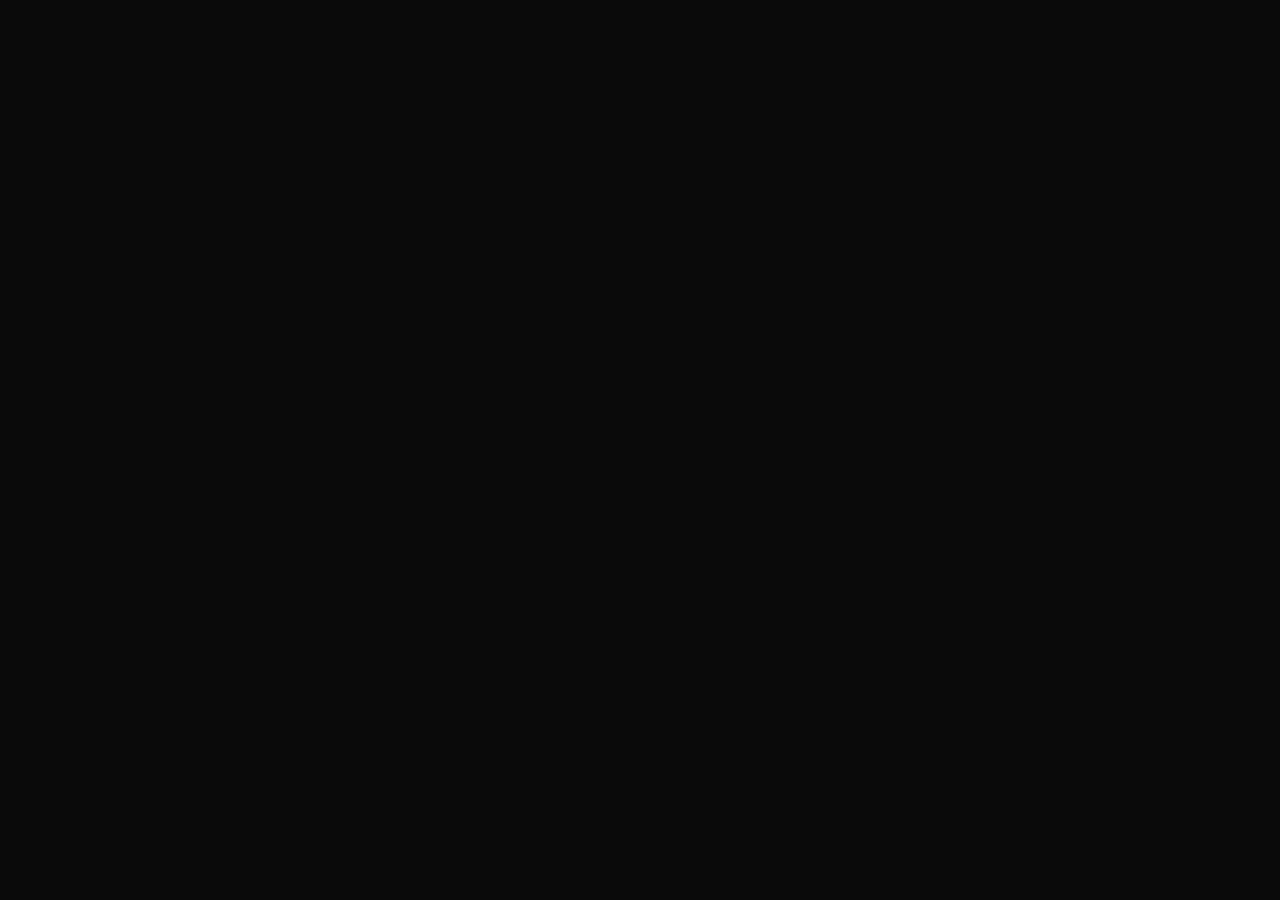
==== index.html @ c515c816 "deploy: d42e0af3ecdf15723bbe2f7a527fbc952d3e1ff7" ====
<!DOCTYPE html>
<html>
<head>
  <base href="/portfolio/">
  <meta charset="UTF-8">
  <meta content="IE=Edge" http-equiv="X-UA-Compatible">
  <meta name="description" content="Portfolio of Sheikh Sidratul Muntaha Punno — HPC & AI Engineer">
  <meta name="viewport" content="width=device-width, initial-scale=1.0">
  <title>Sheikh Sidratul Muntaha Punno</title>
  <link rel="icon" type="image/png" href="favicon.png"/>
  <link rel="apple-touch-icon" href="icons/Icon-192.png">
  <link rel="manifest" href="manifest.json">
  <link rel="preconnect" href="https://fonts.googleapis.com">
  <link rel="preconnect" href="https://fonts.gstatic.com" crossorigin>
  <link href="https://fonts.googleapis.com/css2?family=Inter:wght@300;400;500;600;700&display=swap" rel="stylesheet">
  <style>
    body { margin: 0; padding: 0; background: #0A0A0A; }
    #loading {
      position: fixed; inset: 0; z-index: 9999;
      display: flex; align-items: center; justify-content: center;
      background: #0A0A0A;
    }
    #loading span {
      width: 8px; height: 8px; margin: 0 4px;
      background: #007AFF; border-radius: 50%;
      animation: bounce 1.4s infinite ease-in-out both;
    }
    #loading span:nth-child(1) { animation-delay: -0.32s; }
    #loading span:nth-child(2) { animation-delay: -0.16s; }
    @keyframes bounce {
      0%, 80%, 100% { transform: scale(0); }
      40% { transform: scale(1); }
    }
  </style>
  <script>
    function hideLoading() {
      var el = document.getElementById('loading');
      if (el) { el.style.opacity = '0'; setTimeout(function() { el.style.display = 'none'; }, 400); }
    }
    function pollForCanvas() {
      if (document.querySelector('flt-scene, canvas')) { hideLoading(); return; }
      var el = document.querySelector('[flt-renderer]');
      if (el) { setTimeout(hideLoading, 200); return; }
      setTimeout(pollForCanvas, 100);
    }
    pollForCanvas();
  </script>
</head>
<body>
  <div id="loading"><span></span><span></span><span></span></div>
  <script src="flutter_bootstrap.js" async></script>
</body>
</html>
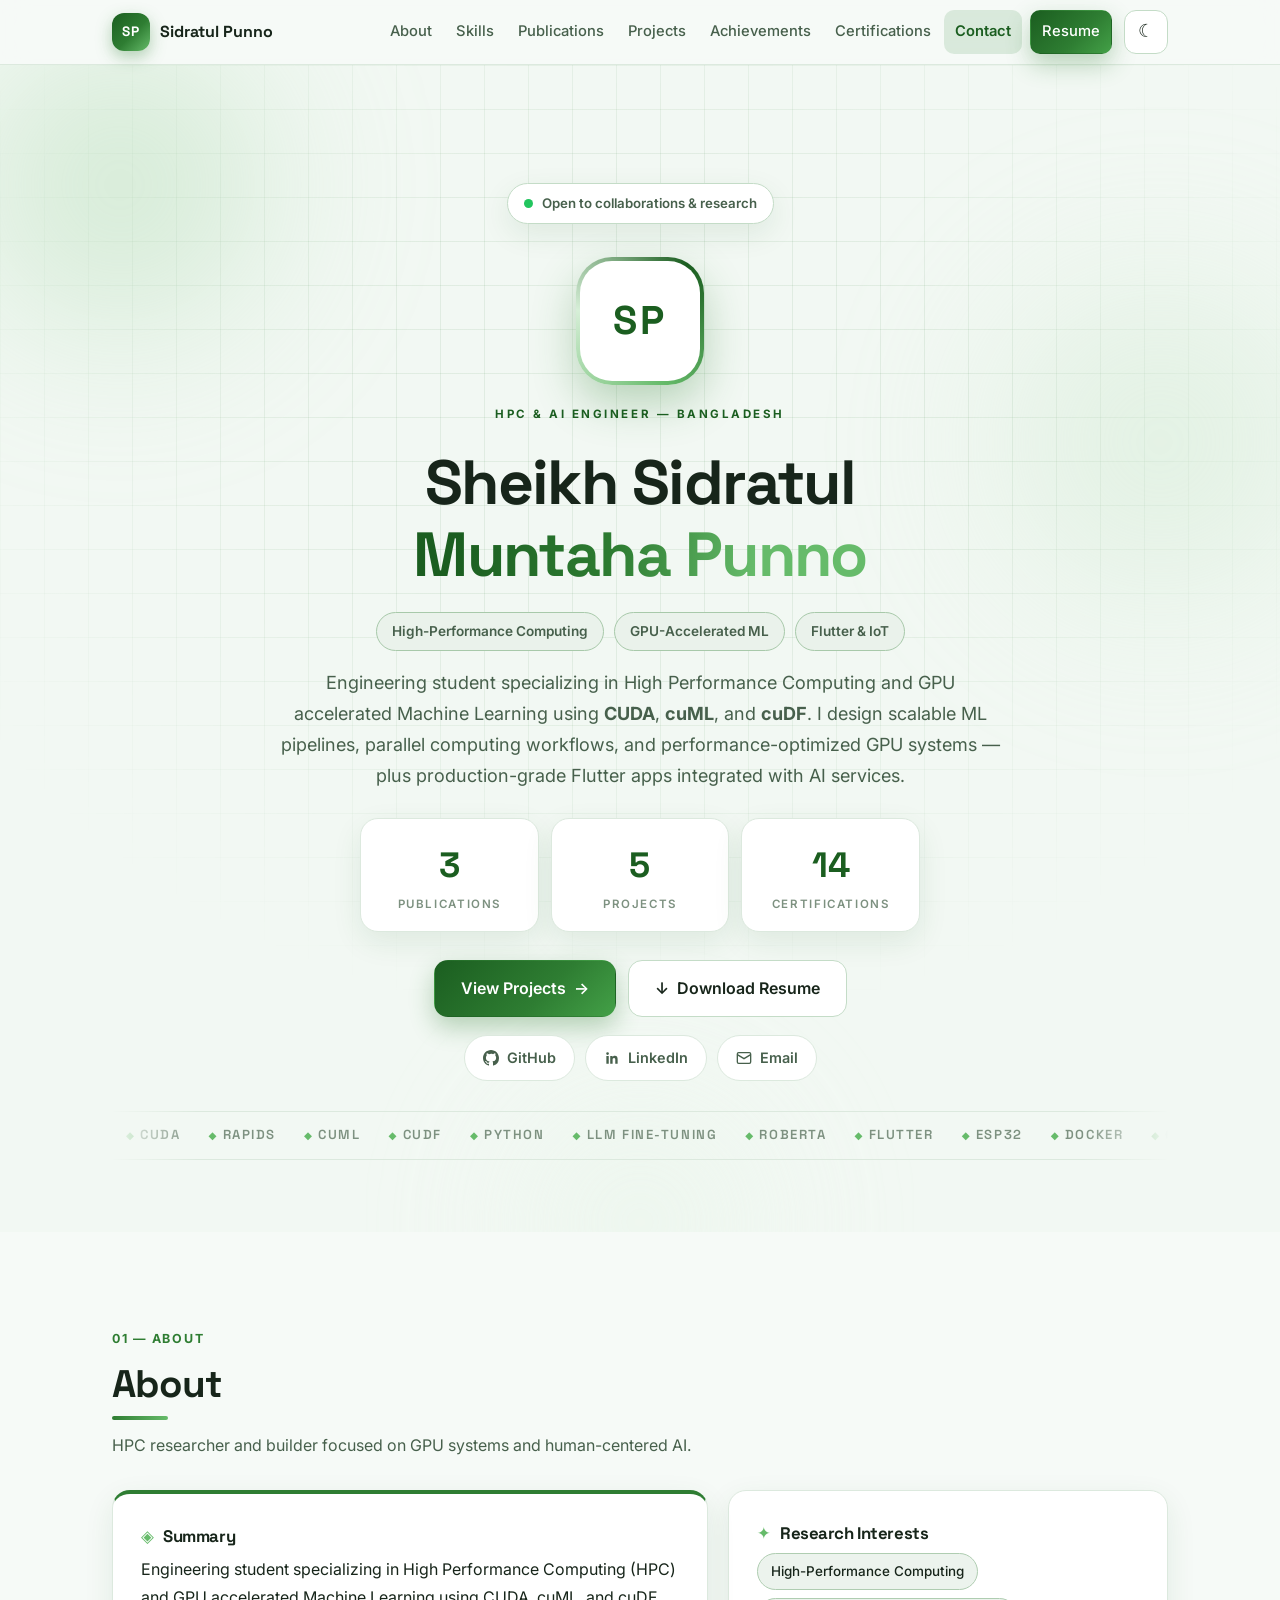
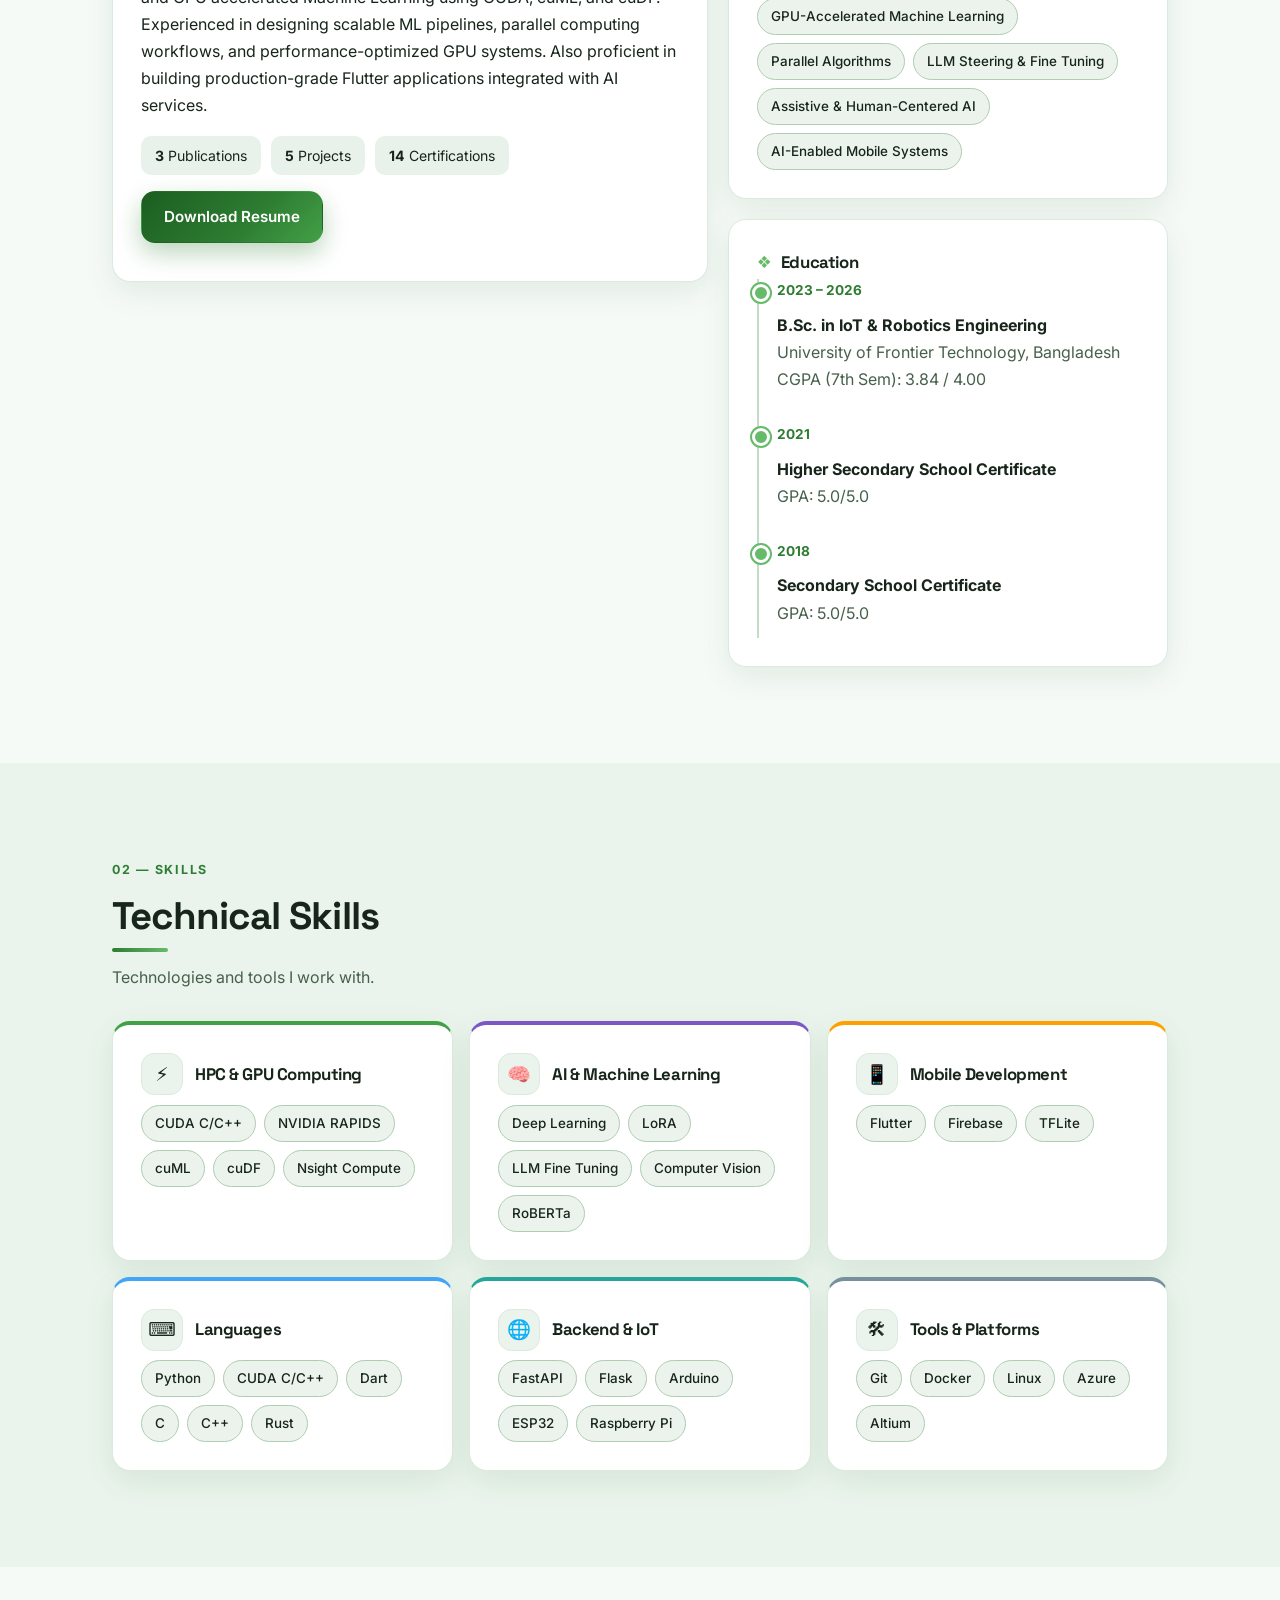
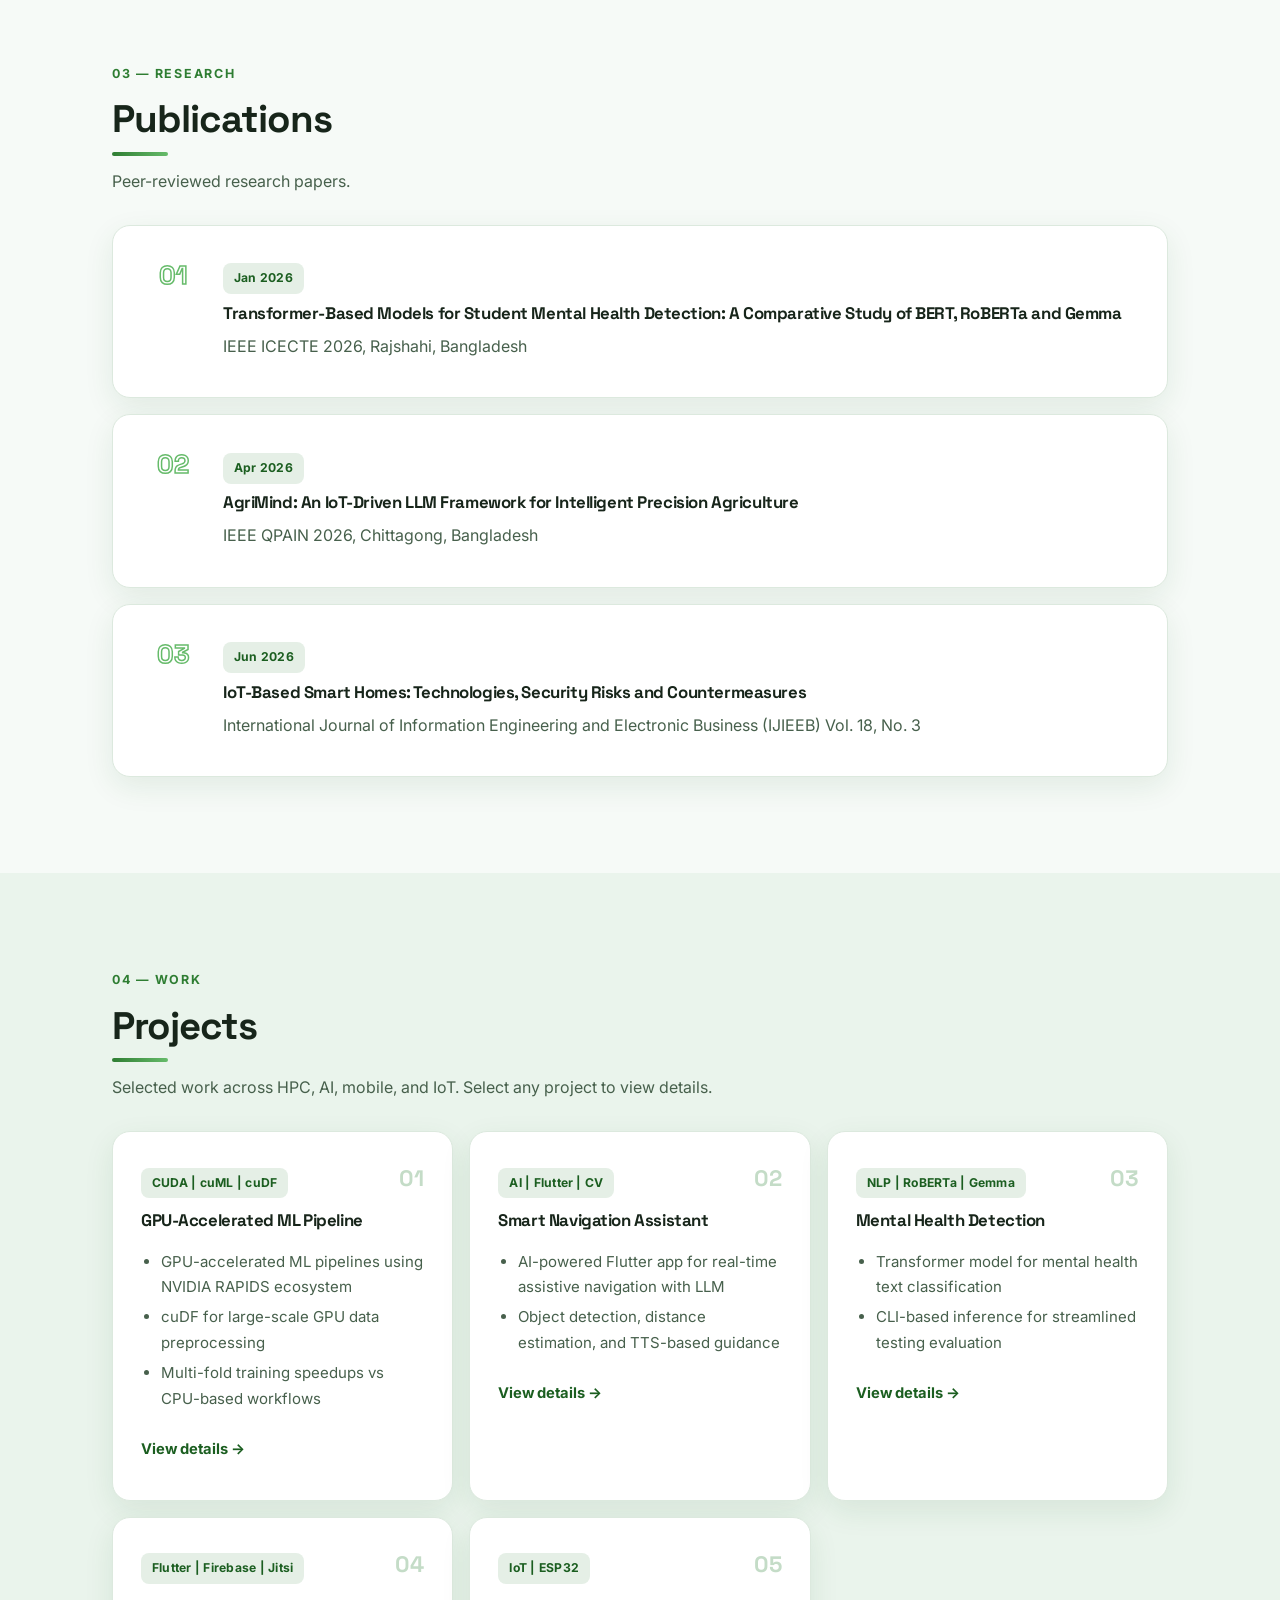
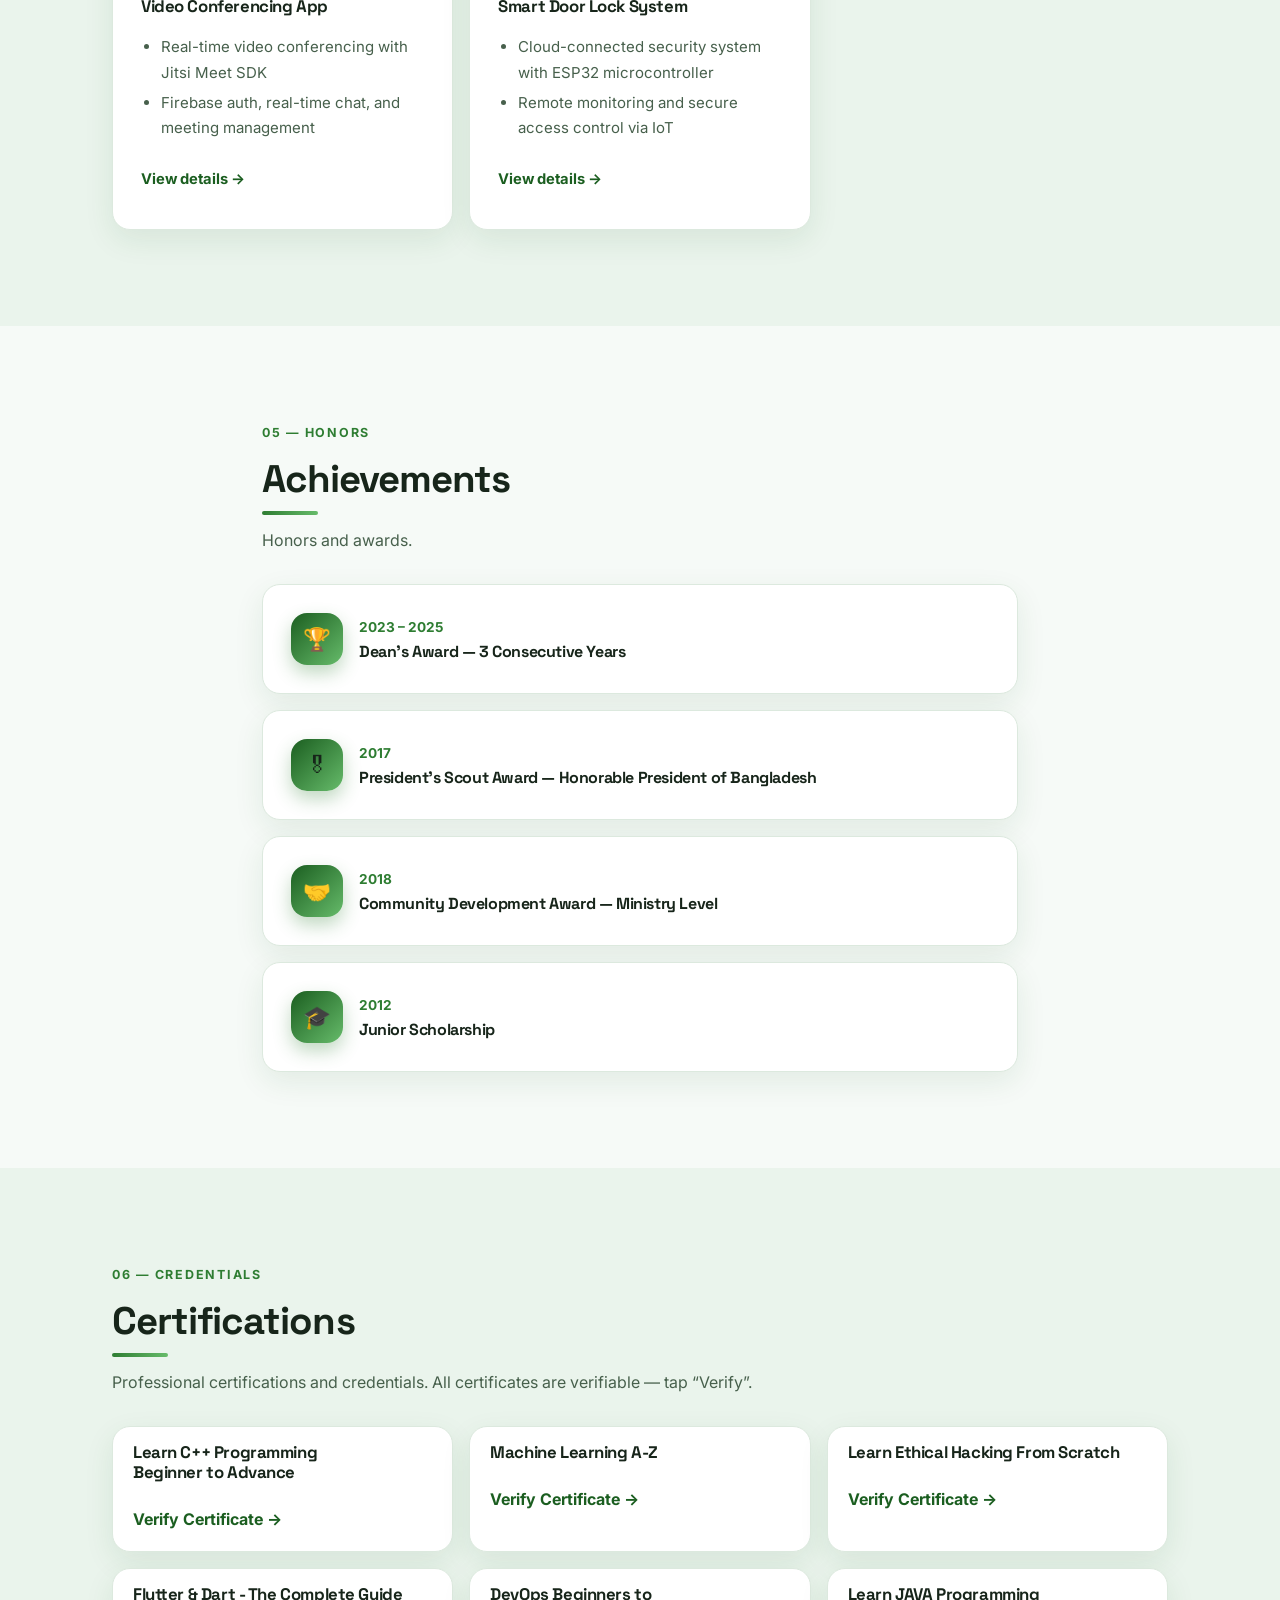
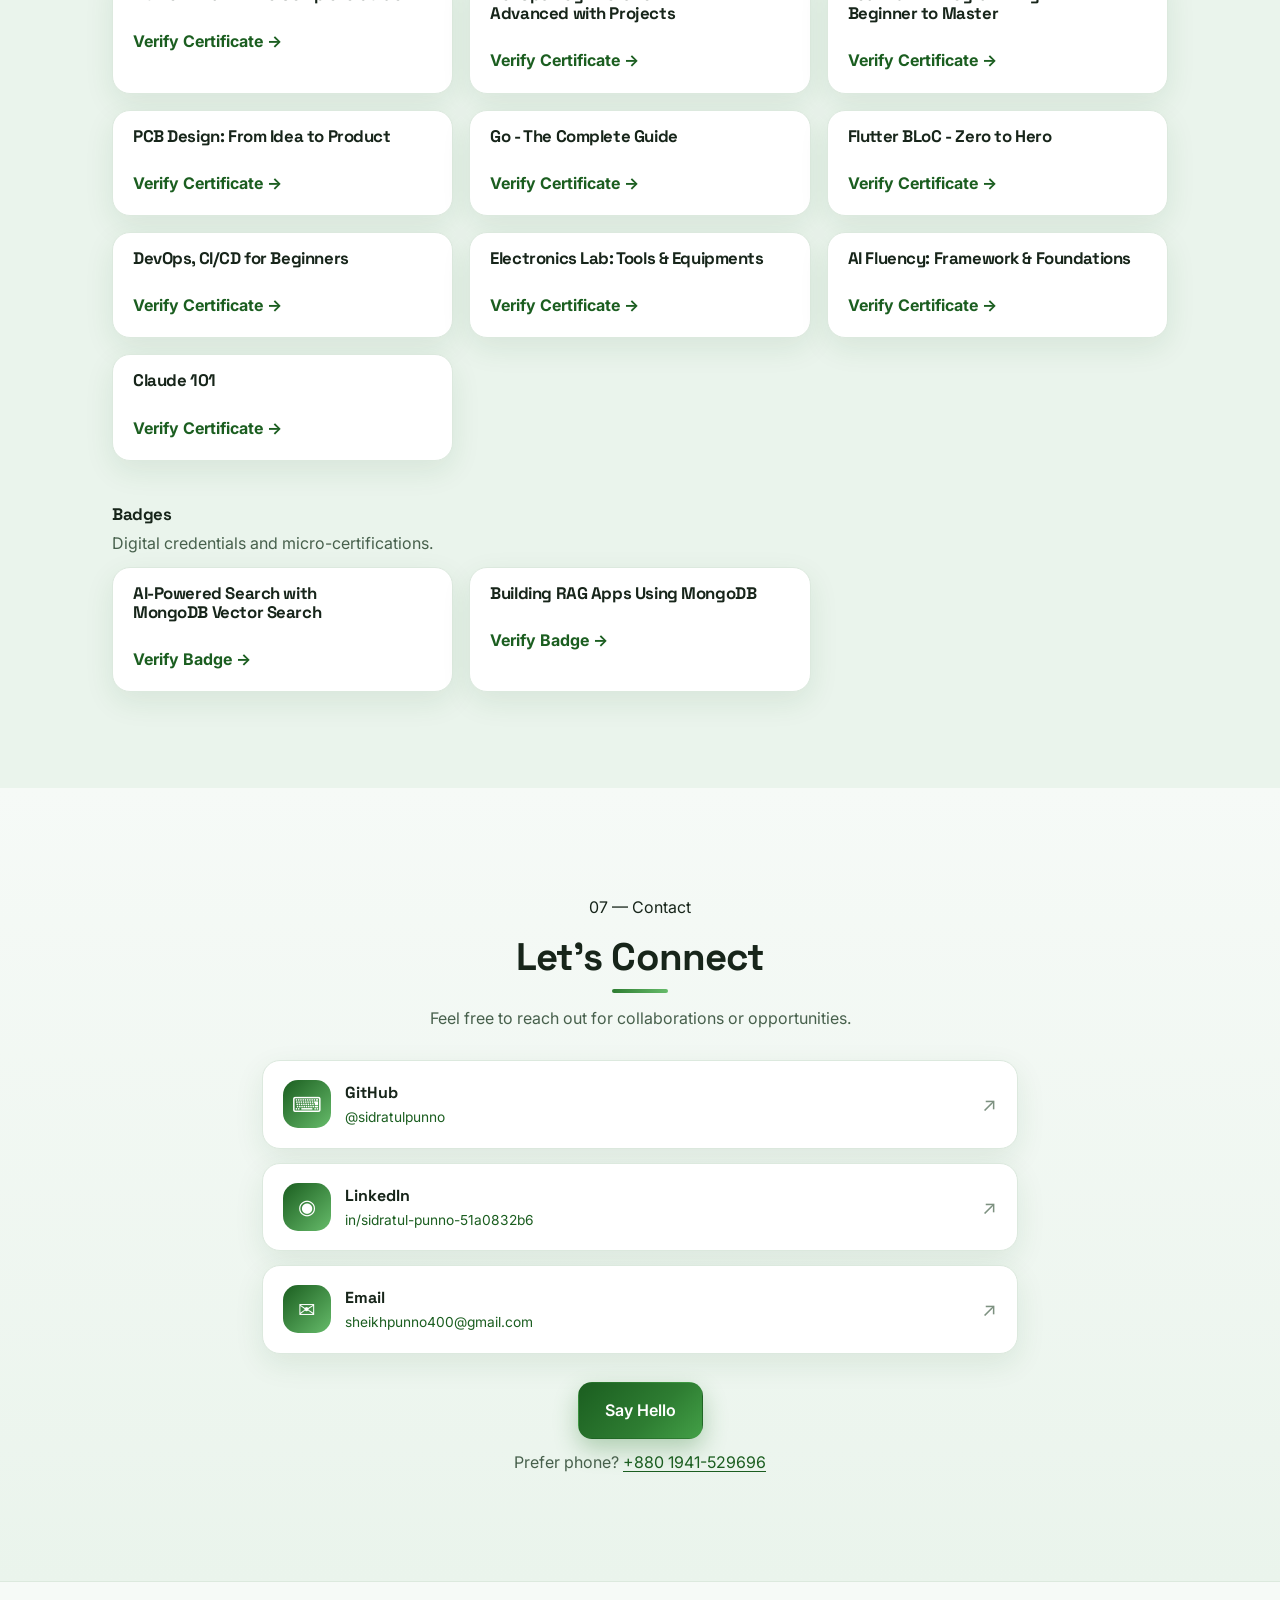
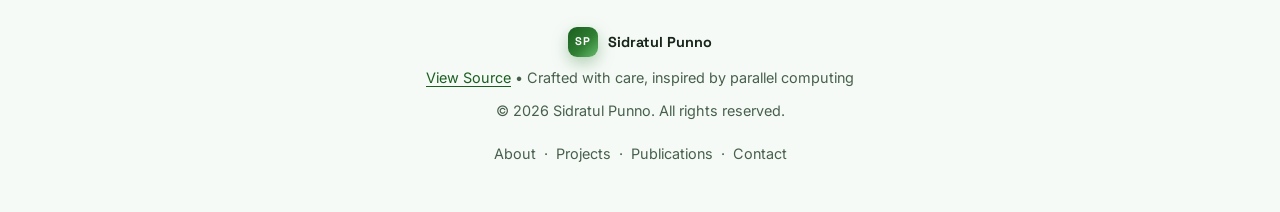
==== commit 65ec882b: "deploy: 93c8bf709f9472afb6befeb458d2fb1ee3f5dd67" ====
--- a/index.html
+++ b/index.html
@@ -1,53 +1,562 @@
 <!DOCTYPE html>
-<html>
+<html lang="en" data-theme="light">
 <head>
-  <base href="/portfolio/">
-  <meta charset="UTF-8">
-  <meta content="IE=Edge" http-equiv="X-UA-Compatible">
-  <meta name="description" content="Portfolio of Sheikh Sidratul Muntaha Punno — HPC & AI Engineer">
-  <meta name="viewport" content="width=device-width, initial-scale=1.0">
-  <title>Sheikh Sidratul Muntaha Punno</title>
-  <link rel="icon" type="image/png" href="favicon.png"/>
-  <link rel="apple-touch-icon" href="icons/Icon-192.png">
-  <link rel="manifest" href="manifest.json">
-  <link rel="preconnect" href="https://fonts.googleapis.com">
-  <link rel="preconnect" href="https://fonts.gstatic.com" crossorigin>
-  <link href="https://fonts.googleapis.com/css2?family=Inter:wght@300;400;500;600;700&display=swap" rel="stylesheet">
-  <style>
-    body { margin: 0; padding: 0; background: #0A0A0A; }
-    #loading {
-      position: fixed; inset: 0; z-index: 9999;
-      display: flex; align-items: center; justify-content: center;
-      background: #0A0A0A;
-    }
-    #loading span {
-      width: 8px; height: 8px; margin: 0 4px;
-      background: #007AFF; border-radius: 50%;
-      animation: bounce 1.4s infinite ease-in-out both;
-    }
-    #loading span:nth-child(1) { animation-delay: -0.32s; }
-    #loading span:nth-child(2) { animation-delay: -0.16s; }
-    @keyframes bounce {
-      0%, 80%, 100% { transform: scale(0); }
-      40% { transform: scale(1); }
-    }
-  </style>
-  <script>
-    function hideLoading() {
-      var el = document.getElementById('loading');
-      if (el) { el.style.opacity = '0'; setTimeout(function() { el.style.display = 'none'; }, 400); }
-    }
-    function pollForCanvas() {
-      if (document.querySelector('flt-scene, canvas')) { hideLoading(); return; }
-      var el = document.querySelector('[flt-renderer]');
-      if (el) { setTimeout(hideLoading, 200); return; }
-      setTimeout(pollForCanvas, 100);
-    }
-    pollForCanvas();
+  <meta charset="UTF-8" />
+  <meta name="viewport" content="width=device-width, initial-scale=1.0, viewport-fit=cover" />
+  <meta http-equiv="X-UA-Compatible" content="IE=edge" />
+
+  <title>Sheikh Sidratul Muntaha Punno | HPC &amp; AI Engineer — CUDA, GPU ML, Flutter</title>
+  <meta name="description" content="Portfolio of Sheikh Sidratul Muntaha Punno, HPC & AI Engineer specializing in CUDA, NVIDIA RAPIDS (cuML, cuDF), GPU-accelerated ML, LLM fine-tuning, Flutter and IoT. 3 publications, 5 projects, IEEE research." />
+  <meta name="keywords" content="Sheikh Sidratul Muntaha Punno, HPC Engineer, AI Engineer, CUDA, NVIDIA RAPIDS, cuML, cuDF, GPU Machine Learning, LLM Fine Tuning, RoBERTa, Flutter Developer, IoT, Bangladesh, IEEE publication" />
+  <meta name="author" content="Sheikh Sidratul Muntaha Punno" />
+  <meta name="robots" content="index, follow, max-image-preview:large, max-snippet:-1" />
+  <meta name="revisit-after" content="7 days" />
+  <meta name="rating" content="general" />
+  <link rel="canonical" href="https://sidratulpunno.github.io/portfolio/" />
+
+  <meta property="og:type" content="profile" />
+  <meta property="og:site_name" content="Sidratul Punno — Portfolio" />
+  <meta property="og:title" content="Sheikh Sidratul Muntaha Punno | HPC & AI Engineer" />
+  <meta property="og:description" content="HPC & AI Engineer: CUDA, GPU-accelerated ML with RAPIDS, transformer NLP research, Flutter + IoT systems. IEEE published. View projects, publications, certifications." />
+  <meta property="og:url" content="https://sidratulpunno.github.io/portfolio/" />
+  <meta property="og:image" content="https://sidratulpunno.github.io/portfolio/assets/og-cover.png" />
+  <meta property="og:image:alt" content="Portfolio cover — Sheikh Sidratul Muntaha Punno, HPC and AI Engineer" />
+  <meta property="og:locale" content="en_US" />
+  <meta property="profile:first_name" content="Sheikh Sidratul Muntaha" />
+  <meta property="profile:last_name" content="Punno" />
+
+  <meta name="twitter:card" content="summary_large_image" />
+  <meta name="twitter:title" content="Sheikh Sidratul Muntaha Punno | HPC & AI Engineer" />
+  <meta name="twitter:description" content="CUDA • RAPIDS • LLM fine-tuning • Flutter • IoT. IEEE published researcher. Explore projects and publications." />
+  <meta name="twitter:image" content="https://sidratulpunno.github.io/portfolio/assets/og-cover.png" />
+
+  <meta name="theme-color" content="#F5FAF6" media="(prefers-color-scheme: light)" />
+  <meta name="theme-color" content="#0E1510" media="(prefers-color-scheme: dark)" />
+  <meta name="color-scheme" content="light dark" />
+  <link rel="icon" type="image/svg+xml" href="./assets/favicon.svg" />
+  <link rel="apple-touch-icon" href="./assets/favicon.svg" />
+  <link rel="manifest" href="./manifest.webmanifest" />
+
+  <link rel="preconnect" href="https://fonts.googleapis.com" />
+  <link rel="preconnect" href="https://fonts.gstatic.com" crossorigin />
+  <link href="https://fonts.googleapis.com/css2?family=Inter:wght@400;500;600;700&family=Space+Grotesk:wght@500;600;700&display=swap" rel="stylesheet" />
+
+  <link rel="stylesheet" href="./styles.css" />
+
+  <script type="application/ld+json">
+  {
+    "@context": "https://schema.org",
+    "@graph": [
+      {
+        "@type": "Person",
+        "@id": "https://sidratulpunno.github.io/portfolio/#person",
+        "name": "Sheikh Sidratul Muntaha Punno",
+        "alternateName": "Sidratul Punno",
+        "jobTitle": "HPC & AI Engineer",
+        "description": "Engineering student specializing in High Performance Computing (HPC) and GPU accelerated Machine Learning using CUDA, cuML, and cuDF. Experienced in scalable ML pipelines, parallel computing workflows, and production-grade Flutter apps with AI services.",
+        "email": "mailto:sheikhpunno400@gmail.com",
+        "telephone": "+8801941529696",
+        "url": "https://sidratulpunno.github.io/portfolio/",
+        "sameAs": [
+          "https://github.com/sidratulpunno",
+          "https://linkedin.com/in/sidratul-punno-51a0832b6",
+          "https://github.com/sidratulpunno/portfolio"
+        ],
+        "alumniOf": {
+          "@type": "CollegeOrUniversity",
+          "name": "University of Frontier Technology, Bangladesh"
+        },
+        "knowsAbout": ["High-Performance Computing","CUDA C/C++","NVIDIA RAPIDS","cuML","cuDF","Deep Learning","LLM Fine Tuning","LoRA","Computer Vision","RoBERTa","Flutter","Firebase","FastAPI","IoT","ESP32"],
+        "hasCredential": [
+          {"@type": "EducationalOccupationalCredential","name": "Machine Learning A-Z — Udemy","url": "https://ude.my/UC-c6847dd9-c135-4118-a95c-620c3b6bb3c2"},
+          {"@type": "EducationalOccupationalCredential","name": "Flutter & Dart - The Complete Guide — Udemy","url": "https://ude.my/UC-d38b33f6-9674-40b2-a319-cd64643928b5"},
+          {"@type": "EducationalOccupationalCredential","name": "Building RAG Apps Using MongoDB — Credly","url": "https://www.credly.com/badges/70617833-ec67-4564-bd8b-786a4c6ad97c"}
+        ]
+      },
+      {
+        "@type": "WebSite",
+        "@id": "https://sidratulpunno.github.io/portfolio/#website",
+        "url": "https://sidratulpunno.github.io/portfolio/",
+        "name": "Sidratul Punno — HPC & AI Engineer Portfolio",
+        "author": {"@id": "https://sidratulpunno.github.io/portfolio/#person"},
+        "inLanguage": "en"
+      },
+      {
+        "@type": "ScholarlyArticle",
+        "headline": "Transformer-Based Models for Student Mental Health Detection: A Comparative Study of BERT, RoBERTa and Gemma",
+        "datePublished": "2026-01-01",
+        "author": {"@id": "https://sidratulpunno.github.io/portfolio/#person"},
+        "publisher": {"@type": "Organization","name": "IEEE ICECTE 2026, Rajshahi, Bangladesh"}
+      },
+      {
+        "@type": "ScholarlyArticle",
+        "headline": "AgriMind: An IoT-Driven LLM Framework for Intelligent Precision Agriculture",
+        "datePublished": "2026-04-01",
+        "author": {"@id": "https://sidratulpunno.github.io/portfolio/#person"},
+        "publisher": {"@type": "Organization","name": "IEEE QPAIN 2026, Chittagong, Bangladesh"}
+      },
+      {
+        "@type": "ScholarlyArticle",
+        "headline": "IoT-Based Smart Homes: Technologies, Security Risks and Countermeasures",
+        "datePublished": "2026-06-01",
+        "author": {"@id": "https://sidratulpunno.github.io/portfolio/#person"},
+        "publisher": {"@type": "Organization","name": "International Journal of Information Engineering and Electronic Business (IJIEEB) Vol. 18, No. 3"}
+      },
+      {
+        "@type": "ItemList",
+        "name": "Selected Projects",
+        "itemListElement": [
+          {"@type": "SoftwareSourceCode","position": 1,"name": "GPU-Accelerated ML Pipeline","programmingLanguage": ["CUDA","Python"],"description": "GPU-accelerated ML pipelines using NVIDIA RAPIDS, cuDF preprocessing, multi-fold training speedups vs CPU."},
+          {"@type": "SoftwareSourceCode","position": 2,"name": "Smart Navigation Assistant","programmingLanguage": ["Dart","Python"],"description": "AI-powered Flutter app for real-time assistive navigation with LLM, object detection, distance estimation, TTS guidance."},
+          {"@type": "SoftwareSourceCode","position": 3,"name": "Mental Health Detection","programmingLanguage": ["Python"],"description": "Transformer model (RoBERTa/Gemma) for mental health text classification with CLI inference."},
+          {"@type": "SoftwareSourceCode","position": 4,"name": "Video Conferencing App","programmingLanguage": ["Dart"],"description": "Real-time video conferencing with Jitsi Meet SDK, Firebase auth, real-time chat."},
+          {"@type": "SoftwareSourceCode","position": 5,"name": "Smart Door Lock System","programmingLanguage": ["C++"],"description": "Cloud-connected ESP32 security system with remote monitoring and access control."}
+        ]
+      },
+      {
+        "@type": "FAQPage",
+        "mainEntity": [
+          {"@type": "Question","name": "Who is Sheikh Sidratul Muntaha Punno?","acceptedAnswer": {"@type": "Answer","text": "Sheikh Sidratul Muntaha Punno is an HPC & AI Engineer and IoT & Robotics Engineering undergraduate (University of Frontier Technology, Bangladesh, CGPA 3.84/4.00) specializing in CUDA, GPU-accelerated ML, LLM fine-tuning, Flutter and IoT."}},
+          {"@type": "Question","name": "What are his core technical skills?","acceptedAnswer": {"@type": "Answer","text": "CUDA C/C++, NVIDIA RAPIDS (cuML, cuDF), Nsight Compute, Deep Learning, LoRA, LLM fine-tuning, RoBERTa, Computer Vision, Flutter, Firebase, TFLite, Python, Dart, FastAPI, ESP32, Docker, Linux."}},
+          {"@type": "Question","name": "How to contact Sidratul Punno?","acceptedAnswer": {"@type": "Answer","text": "Email sheikhpunno400@gmail.com, GitHub github.com/sidratulpunno, LinkedIn linkedin.com/in/sidratul-punno-51a0832b6, phone +8801941529696."}}
+        ]
+      }
+    ]
+  }
   </script>
 </head>
+
 <body>
-  <div id="loading"><span></span><span></span><span></span></div>
-  <script src="flutter_bootstrap.js" async></script>
+  <a class="skip-link" href="#main">Skip to main content</a>
+  <div class="scroll-progress" aria-hidden="true"><span id="progressBar"></span></div>
+
+  <header class="site-header" role="banner">
+    <nav class="nav" aria-label="Primary navigation">
+      <a class="brand" href="#top" aria-label="Back to top — Sidratul Punno home">
+        <span class="brand-mark" aria-hidden="true">SP</span>
+        <span class="brand-text">Sidratul Punno</span>
+      </a>
+      <button class="nav-toggle" id="navToggle" aria-expanded="false" aria-controls="navLinks" aria-label="Open menu">
+        <span aria-hidden="true"></span><span aria-hidden="true"></span><span aria-hidden="true"></span>
+      </button>
+      <ul class="nav-links" id="navLinks">
+        <li><a href="#about">About</a></li>
+        <li><a href="#skills">Skills</a></li>
+        <li><a href="#publications">Publications</a></li>
+        <li><a href="#projects">Projects</a></li>
+        <li><a href="#achievements">Achievements</a></li>
+        <li><a href="#certifications">Certifications</a></li>
+        <li><a href="#contact">Contact</a></li>
+        <li class="nav-cta"><a class="btn btn-small btn-primary" href="https://drive.google.com/file/d/1nR40C2p7q3Zfxd9ihVOl7iD_vItlwAI3/view" target="_blank" rel="noopener">Resume</a></li>
+      </ul>
+      <button class="theme-toggle" id="themeToggle" aria-label="Switch to dark mode" title="Toggle dark / light mode"><span id="themeIcon" aria-hidden="true">☾</span></button>
+    </nav>
+  </header>
+
+  <main id="main">
+    <!-- HERO -->
+    <section class="hero" id="top" aria-labelledby="page-title">
+      <div class="hero-bg" aria-hidden="true"><span class="blob b1"></span><span class="blob b2"></span><span class="blob b3"></span><span class="grid-overlay"></span></div>
+      <div class="container hero-inner">
+        <p class="availability"><span class="pulse" aria-hidden="true"></span> Open to collaborations &amp; research</p>
+        <div class="avatar" aria-hidden="true"><span>SP</span></div>
+        <p class="eyebrow">HPC &amp; AI Engineer — Bangladesh</p>
+        <h1 id="page-title">Sheikh Sidratul<br /><span class="grad">Muntaha Punno</span></h1>
+        <ul class="hero-pills" aria-label="Focus areas">
+          <li>High-Performance Computing</li>
+          <li>GPU-Accelerated ML</li>
+          <li>Flutter &amp; IoT</li>
+        </ul>
+        <p class="lede">Engineering student specializing in High Performance Computing and GPU accelerated Machine Learning using <strong>CUDA</strong>, <strong>cuML</strong>, and <strong>cuDF</strong>. I design scalable ML pipelines, parallel computing workflows, and performance-optimized GPU systems — plus production-grade Flutter apps integrated with AI services.</p>
+
+        <dl class="stats" aria-label="Portfolio at a glance">
+          <div class="stat"><dd>3</dd><dt>Publications</dt></div>
+          <div class="stat"><dd>5</dd><dt>Projects</dt></div>
+          <div class="stat"><dd>14</dd><dt>Certifications</dt></div>
+        </dl>
+
+        <div class="cta-row">
+          <a class="btn btn-primary btn-lg" href="#projects">View Projects <span aria-hidden="true">→</span></a>
+          <a class="btn btn-outline btn-lg" href="https://drive.google.com/file/d/1nR40C2p7q3Zfxd9ihVOl7iD_vItlwAI3/view" target="_blank" rel="noopener"><span aria-hidden="true">↓</span> Download Resume</a>
+        </div>
+
+        <ul class="social-row" aria-label="Social and contact links">
+          <li>
+            <a href="https://github.com/sidratulpunno" target="_blank" rel="noopener me">
+              <svg viewBox="0 0 16 16" width="16" height="16" aria-hidden="true" fill="currentColor"><path d="M8 0C3.58 0 0 3.58 0 8c0 3.54 2.29 6.53 5.47 7.59.4.07.55-.17.55-.38 0-.19-.01-.82-.01-1.49-2.01.37-2.53-.49-2.69-.94-.09-.23-.48-.94-.82-1.13-.28-.15-.68-.52-.01-.53.63-.01 1.08.58 1.23.82.72 1.21 1.87.87 2.33.66.07-.52.28-.87.51-1.07-1.78-.2-3.64-.89-3.64-3.95 0-.87.31-1.59.82-2.15-.08-.2-.36-1.02.08-2.12 0 0 .67-.21 2.2.82a7.6 7.6 0 0 1 2-.27c.68 0 1.36.09 2 .27 1.53-1.04 2.2-.82 2.2-.82.44 1.1.16 1.92.08 2.12.51.56.82 1.27.82 2.15 0 3.07-1.87 3.75-3.65 3.95.29.25.54.73.54 1.48 0 1.07-.01 1.93-.01 2.2 0 .21.15.46.55.38A8.01 8.01 0 0 0 16 8c0-4.42-3.58-8-8-8Z"/></svg>
+              <span>GitHub</span>
+            </a>
+          </li>
+          <li>
+            <a href="https://linkedin.com/in/sidratul-punno-51a0832b6" target="_blank" rel="noopener me">
+              <svg viewBox="0 0 24 24" width="16" height="16" aria-hidden="true" fill="currentColor"><path d="M20.45 20.45h-3.55v-5.57c0-1.33-.03-3.04-1.85-3.04-1.86 0-2.14 1.45-2.14 2.94v5.67H9.35V9h3.41v1.56h.05c.47-.9 1.63-1.85 3.36-1.85 3.6 0 4.27 2.37 4.27 5.46v6.28ZM5.34 7.43a2.06 2.06 0 1 1 0-4.12 2.06 2.06 0 0 1 0 4.12ZM7.12 20.45H3.55V9h3.57v11.45Z"/></svg>
+              <span>LinkedIn</span>
+            </a>
+          </li>
+          <li>
+            <a href="mailto:sheikhpunno400@gmail.com">
+              <svg viewBox="0 0 24 24" width="16" height="16" aria-hidden="true" fill="none" stroke="currentColor" stroke-width="2"><rect x="2" y="4" width="20" height="16" rx="2"/><path d="m22 7-10 6L2 7"/></svg>
+              <span>Email</span>
+            </a>
+          </li>
+        </ul>
+
+        <div class="ticker" aria-label="Core technologies">
+          <div class="ticker-track">
+            <ul aria-hidden="false">
+              <li>CUDA</li><li>RAPIDS</li><li>cuML</li><li>cuDF</li><li>Python</li><li>LLM Fine-Tuning</li><li>RoBERTa</li><li>Flutter</li><li>ESP32</li><li>Docker</li>
+            </ul>
+            <ul aria-hidden="true">
+              <li>CUDA</li><li>RAPIDS</li><li>cuML</li><li>cuDF</li><li>Python</li><li>LLM Fine-Tuning</li><li>RoBERTa</li><li>Flutter</li><li>ESP32</li><li>Docker</li>
+            </ul>
+          </div>
+        </div>
+      </div>
+    </section>
+
+    <!-- ABOUT -->
+    <section class="section" id="about" aria-labelledby="about-title">
+      <div class="container">
+        <div class="sec-head">
+          <p class="section-index">01 — About</p>
+          <h2 id="about-title">About</h2>
+          <span class="sec-bar" aria-hidden="true"></span>
+          <p class="section-sub">HPC researcher and builder focused on GPU systems and human-centered AI.</p>
+        </div>
+        <div class="grid-2">
+          <article class="card card-feature">
+            <h3><span class="icon-dot" aria-hidden="true">◈</span> Summary</h3>
+            <p>Engineering student specializing in High Performance Computing (HPC) and GPU accelerated Machine Learning using CUDA, cuML, and cuDF. Experienced in designing scalable ML pipelines, parallel computing workflows, and performance-optimized GPU systems. Also proficient in building production-grade Flutter applications integrated with AI services.</p>
+            <ul class="inline-stats" aria-label="Highlights">
+              <li><strong>3</strong> Publications</li>
+              <li><strong>5</strong> Projects</li>
+              <li><strong>14</strong> Certifications</li>
+            </ul>
+            <p><a class="btn btn-primary" href="https://drive.google.com/file/d/1nR40C2p7q3Zfxd9ihVOl7iD_vItlwAI3/view" target="_blank" rel="noopener">Download Resume</a></p>
+          </article>
+          <div class="stack-col">
+            <article class="card">
+              <h3><span class="icon-dot" aria-hidden="true">✦</span> Research Interests</h3>
+              <ul class="chips" aria-label="Research interests">
+                <li>High-Performance Computing</li>
+                <li>GPU-Accelerated Machine Learning</li>
+                <li>Parallel Algorithms</li>
+                <li>LLM Steering &amp; Fine Tuning</li>
+                <li>Assistive &amp; Human-Centered AI</li>
+                <li>AI-Enabled Mobile Systems</li>
+              </ul>
+            </article>
+            <article class="card">
+              <h3><span class="icon-dot" aria-hidden="true">❖</span> Education</h3>
+              <ol class="timeline">
+                <li>
+                  <p class="t-date"><time datetime="2023">2023</time> – <time datetime="2026">2026</time></p>
+                  <p><strong>B.Sc. in IoT &amp; Robotics Engineering</strong><br /><span class="muted">University of Frontier Technology, Bangladesh</span><br /><span class="muted">CGPA (7th Sem): 3.84 / 4.00</span></p>
+                </li>
+                <li>
+                  <p class="t-date"><time datetime="2021">2021</time></p>
+                  <p><strong>Higher Secondary School Certificate</strong><br /><span class="muted">GPA: 5.0/5.0</span></p>
+                </li>
+                <li>
+                  <p class="t-date"><time datetime="2018">2018</time></p>
+                  <p><strong>Secondary School Certificate</strong><br /><span class="muted">GPA: 5.0/5.0</span></p>
+                </li>
+              </ol>
+            </article>
+          </div>
+        </div>
+      </div>
+    </section>
+
+    <!-- SKILLS -->
+    <section class="section section-alt" id="skills" aria-labelledby="skills-title">
+      <div class="container">
+        <div class="sec-head">
+          <p class="section-index">02 — Skills</p>
+          <h2 id="skills-title">Technical Skills</h2>
+          <span class="sec-bar" aria-hidden="true"></span>
+          <p class="section-sub">Technologies and tools I work with.</p>
+        </div>
+        <div class="card-grid">
+          <article class="card skill s-green"><div class="skill-top"><span class="skill-icon" aria-hidden="true">⚡</span><h3>HPC &amp; GPU Computing</h3></div><ul class="chips"><li>CUDA C/C++</li><li>NVIDIA RAPIDS</li><li>cuML</li><li>cuDF</li><li>Nsight Compute</li></ul></article>
+          <article class="card skill s-violet"><div class="skill-top"><span class="skill-icon" aria-hidden="true">🧠</span><h3>AI &amp; Machine Learning</h3></div><ul class="chips"><li>Deep Learning</li><li>LoRA</li><li>LLM Fine Tuning</li><li>Computer Vision</li><li>RoBERTa</li></ul></article>
+          <article class="card skill s-amber"><div class="skill-top"><span class="skill-icon" aria-hidden="true">📱</span><h3>Mobile Development</h3></div><ul class="chips"><li>Flutter</li><li>Firebase</li><li>TFLite</li></ul></article>
+          <article class="card skill s-blue"><div class="skill-top"><span class="skill-icon" aria-hidden="true">⌨</span><h3>Languages</h3></div><ul class="chips"><li>Python</li><li>CUDA C/C++</li><li>Dart</li><li>C</li><li>C++</li><li>Rust</li></ul></article>
+          <article class="card skill s-teal"><div class="skill-top"><span class="skill-icon" aria-hidden="true">🌐</span><h3>Backend &amp; IoT</h3></div><ul class="chips"><li>FastAPI</li><li>Flask</li><li>Arduino</li><li>ESP32</li><li>Raspberry Pi</li></ul></article>
+          <article class="card skill s-slate"><div class="skill-top"><span class="skill-icon" aria-hidden="true">🛠</span><h3>Tools &amp; Platforms</h3></div><ul class="chips"><li>Git</li><li>Docker</li><li>Linux</li><li>Azure</li><li>Altium</li></ul></article>
+        </div>
+      </div>
+    </section>
+
+    <!-- PUBLICATIONS -->
+    <section class="section" id="publications" aria-labelledby="pub-title">
+      <div class="container">
+        <div class="sec-head">
+          <p class="section-index">03 — Research</p>
+          <h2 id="pub-title">Publications</h2>
+          <span class="sec-bar" aria-hidden="true"></span>
+          <p class="section-sub">Peer-reviewed research papers.</p>
+        </div>
+        <ol class="stack">
+          <li>
+            <article class="card pub">
+              <div class="pub-side" aria-hidden="true"><span class="pub-num">01</span></div>
+              <div>
+                <p><time class="badge" datetime="2026-01">Jan 2026</time></p>
+                <h3>Transformer-Based Models for Student Mental Health Detection: A Comparative Study of BERT, RoBERTa and Gemma</h3>
+                <p class="muted">IEEE ICECTE 2026, Rajshahi, Bangladesh</p>
+              </div>
+            </article>
+          </li>
+          <li>
+            <article class="card pub">
+              <div class="pub-side" aria-hidden="true"><span class="pub-num">02</span></div>
+              <div>
+                <p><time class="badge" datetime="2026-04">Apr 2026</time></p>
+                <h3>AgriMind: An IoT-Driven LLM Framework for Intelligent Precision Agriculture</h3>
+                <p class="muted">IEEE QPAIN 2026, Chittagong, Bangladesh</p>
+              </div>
+            </article>
+          </li>
+          <li>
+            <article class="card pub">
+              <div class="pub-side" aria-hidden="true"><span class="pub-num">03</span></div>
+              <div>
+                <p><time class="badge" datetime="2026-06">Jun 2026</time></p>
+                <h3>IoT-Based Smart Homes: Technologies, Security Risks and Countermeasures</h3>
+                <p class="muted">International Journal of Information Engineering and Electronic Business (IJIEEB) Vol. 18, No. 3</p>
+              </div>
+            </article>
+          </li>
+        </ol>
+      </div>
+    </section>
+
+    <!-- PROJECTS -->
+    <section class="section section-alt" id="projects" aria-labelledby="projects-title">
+      <div class="container">
+        <div class="sec-head">
+          <p class="section-index">04 — Work</p>
+          <h2 id="projects-title">Projects</h2>
+          <span class="sec-bar" aria-hidden="true"></span>
+          <p class="section-sub">Selected work across HPC, AI, mobile, and IoT. Select any project to view details.</p>
+        </div>
+        <div class="card-grid projects">
+          <article class="card project" data-project="gpu-pipeline" tabindex="0" aria-haspopup="dialog">
+            <div class="proj-head"><p class="badge">CUDA | cuML | cuDF</p><span class="proj-num" aria-hidden="true">01</span></div>
+            <h3>GPU-Accelerated ML Pipeline</h3>
+            <ul>
+              <li>GPU-accelerated ML pipelines using NVIDIA RAPIDS ecosystem</li>
+              <li>cuDF for large-scale GPU data preprocessing</li>
+              <li>Multi-fold training speedups vs CPU-based workflows</li>
+            </ul>
+            <button class="proj-open" data-project="gpu-pipeline" type="button">View details <span aria-hidden="true">→</span></button>
+          </article>
+          <article class="card project" data-project="smart-nav" tabindex="0" aria-haspopup="dialog">
+            <div class="proj-head"><p class="badge">AI | Flutter | CV</p><span class="proj-num" aria-hidden="true">02</span></div>
+            <h3>Smart Navigation Assistant</h3>
+            <ul>
+              <li>AI-powered Flutter app for real-time assistive navigation with LLM</li>
+              <li>Object detection, distance estimation, and TTS-based guidance</li>
+            </ul>
+            <button class="proj-open" data-project="smart-nav" type="button">View details <span aria-hidden="true">→</span></button>
+          </article>
+          <article class="card project" data-project="mental-health" tabindex="0" aria-haspopup="dialog">
+            <div class="proj-head"><p class="badge">NLP | RoBERTa | Gemma</p><span class="proj-num" aria-hidden="true">03</span></div>
+            <h3>Mental Health Detection</h3>
+            <ul>
+              <li>Transformer model for mental health text classification</li>
+              <li>CLI-based inference for streamlined testing evaluation</li>
+            </ul>
+            <button class="proj-open" data-project="mental-health" type="button">View details <span aria-hidden="true">→</span></button>
+          </article>
+          <article class="card project" data-project="video-conf" tabindex="0" aria-haspopup="dialog">
+            <div class="proj-head"><p class="badge">Flutter | Firebase | Jitsi</p><span class="proj-num" aria-hidden="true">04</span></div>
+            <h3>Video Conferencing App</h3>
+            <ul>
+              <li>Real-time video conferencing with Jitsi Meet SDK</li>
+              <li>Firebase auth, real-time chat, and meeting management</li>
+            </ul>
+            <button class="proj-open" data-project="video-conf" type="button">View details <span aria-hidden="true">→</span></button>
+          </article>
+          <article class="card project" data-project="door-lock" tabindex="0" aria-haspopup="dialog">
+            <div class="proj-head"><p class="badge">IoT | ESP32</p><span class="proj-num" aria-hidden="true">05</span></div>
+            <h3>Smart Door Lock System</h3>
+            <ul>
+              <li>Cloud-connected security system with ESP32 microcontroller</li>
+              <li>Remote monitoring and secure access control via IoT</li>
+            </ul>
+            <button class="proj-open" data-project="door-lock" type="button">View details <span aria-hidden="true">→</span></button>
+          </article>
+        </div>
+      </div>
+    </section>
+
+    <!-- ACHIEVEMENTS -->
+    <section class="section" id="achievements" aria-labelledby="ach-title">
+      <div class="container narrow">
+        <div class="sec-head">
+          <p class="section-index">05 — Honors</p>
+          <h2 id="ach-title">Achievements</h2>
+          <span class="sec-bar" aria-hidden="true"></span>
+          <p class="section-sub">Honors and awards.</p>
+        </div>
+        <ul class="stack achievements">
+          <li class="card ach"><span class="ach-icon" aria-hidden="true">🏆</span><div><p class="t-date"><time datetime="2023">2023</time> – <time datetime="2025">2025</time></p><h3>Dean's Award — 3 Consecutive Years</h3></div></li>
+          <li class="card ach"><span class="ach-icon" aria-hidden="true">🎖</span><div><p class="t-date"><time datetime="2017">2017</time></p><h3>President's Scout Award — Honorable President of Bangladesh</h3></div></li>
+          <li class="card ach"><span class="ach-icon" aria-hidden="true">🤝</span><div><p class="t-date"><time datetime="2018">2018</time></p><h3>Community Development Award — Ministry Level</h3></div></li>
+          <li class="card ach"><span class="ach-icon" aria-hidden="true">🎓</span><div><p class="t-date"><time datetime="2012">2012</time></p><h3>Junior Scholarship</h3></div></li>
+        </ul>
+      </div>
+    </section>
+
+    <!-- CERTIFICATIONS -->
+    <section class="section section-alt" id="certifications" aria-labelledby="cert-title">
+      <div class="container">
+        <div class="sec-head">
+          <p class="section-index">06 — Credentials</p>
+          <h2 id="cert-title">Certifications</h2>
+          <span class="sec-bar" aria-hidden="true"></span>
+          <p class="section-sub">Professional certifications and credentials. All certificates are verifiable — tap “Verify”.</p>
+        </div>
+        <div class="card-grid cert-grid">
+          <article class="card cert">
+            <div class="cert-img"><img src="https://udemy-certificate.s3.amazonaws.com/image/UC-780d24b1-eedd-4870-a91e-a4a74f4f6e9f.jpg" alt="Certificate: Learn C++ Programming Beginner to Advance Deep Dive in C++" loading="lazy" width="640" height="400" onerror="this.closest('.cert-img').style.display='none'" /></div>
+            <h3>Learn C++ Programming Beginner to Advance</h3>
+            <p><a class="verify" href="https://ude.my/UC-780d24b1-eedd-4870-a91e-a4a74f4f6e9f" target="_blank" rel="noopener">Verify Certificate →</a></p>
+          </article>
+          <article class="card cert">
+            <div class="cert-img"><img src="https://udemy-certificate.s3.amazonaws.com/image/UC-c6847dd9-c135-4118-a95c-620c3b6bb3c2.jpg" alt="Certificate: Machine Learning A-Z" loading="lazy" width="640" height="400" onerror="this.closest('.cert-img').style.display='none'" /></div>
+            <h3>Machine Learning A-Z</h3>
+            <p><a class="verify" href="https://ude.my/UC-c6847dd9-c135-4118-a95c-620c3b6bb3c2" target="_blank" rel="noopener">Verify Certificate →</a></p>
+          </article>
+          <article class="card cert">
+            <div class="cert-img"><img src="https://udemy-certificate.s3.amazonaws.com/image/UC-a247b4da-dede-4368-ab73-4ad280ee5ef7.jpg" alt="Certificate: Learn Ethical Hacking From Scratch" loading="lazy" width="640" height="400" onerror="this.closest('.cert-img').style.display='none'" /></div>
+            <h3>Learn Ethical Hacking From Scratch</h3>
+            <p><a class="verify" href="https://ude.my/UC-a247b4da-dede-4368-ab73-4ad280ee5ef7" target="_blank" rel="noopener">Verify Certificate →</a></p>
+          </article>
+          <article class="card cert">
+            <div class="cert-img"><img src="https://udemy-certificate.s3.amazonaws.com/image/UC-d38b33f6-9674-40b2-a319-cd64643928b5.jpg" alt="Certificate: Flutter and Dart - The Complete Guide" loading="lazy" width="640" height="400" onerror="this.closest('.cert-img').style.display='none'" /></div>
+            <h3>Flutter &amp; Dart - The Complete Guide</h3>
+            <p><a class="verify" href="https://ude.my/UC-d38b33f6-9674-40b2-a319-cd64643928b5" target="_blank" rel="noopener">Verify Certificate →</a></p>
+          </article>
+          <article class="card cert">
+            <div class="cert-img"><img src="https://udemy-certificate.s3.amazonaws.com/image/UC-0dafc0e6-892b-4117-a750-badce1091708.jpg" alt="Certificate: DevOps Beginners to Advanced with Projects" loading="lazy" width="640" height="400" onerror="this.closest('.cert-img').style.display='none'" /></div>
+            <h3>DevOps Beginners to Advanced with Projects</h3>
+            <p><a class="verify" href="https://ude.my/UC-0dafc0e6-892b-4117-a750-badce1091708" target="_blank" rel="noopener">Verify Certificate →</a></p>
+          </article>
+          <article class="card cert">
+            <div class="cert-img"><img src="https://udemy-certificate.s3.amazonaws.com/image/UC-c2d008d1-2cfd-4723-b0e4-c0ae0630ca43.jpg" alt="Certificate: Learn JAVA Programming Beginner to Master" loading="lazy" width="640" height="400" onerror="this.closest('.cert-img').style.display='none'" /></div>
+            <h3>Learn JAVA Programming Beginner to Master</h3>
+            <p><a class="verify" href="https://ude.my/UC-c2d008d1-2cfd-4723-b0e4-c0ae0630ca43" target="_blank" rel="noopener">Verify Certificate →</a></p>
+          </article>
+          <article class="card cert">
+            <div class="cert-img"><img src="https://udemy-certificate.s3.amazonaws.com/image/UC-9df4d3f1-2eeb-4245-a158-8884d6ff4f73.jpg" alt="Certificate: PCB Design From Idea to Product" loading="lazy" width="640" height="400" onerror="this.closest('.cert-img').style.display='none'" /></div>
+            <h3>PCB Design: From Idea to Product</h3>
+            <p><a class="verify" href="https://ude.my/UC-9df4d3f1-2eeb-4245-a158-8884d6ff4f73" target="_blank" rel="noopener">Verify Certificate →</a></p>
+          </article>
+          <article class="card cert">
+            <div class="cert-img"><img src="https://udemy-certificate.s3.amazonaws.com/image/UC-560066ed-eb42-4323-b4c6-0dc4f42e23f3.jpg" alt="Certificate: Go - The Complete Guide" loading="lazy" width="640" height="400" onerror="this.closest('.cert-img').style.display='none'" /></div>
+            <h3>Go - The Complete Guide</h3>
+            <p><a class="verify" href="https://ude.my/UC-560066ed-eb42-4323-b4c6-0dc4f42e23f3" target="_blank" rel="noopener">Verify Certificate →</a></p>
+          </article>
+          <article class="card cert">
+            <div class="cert-img"><img src="https://udemy-certificate.s3.amazonaws.com/image/UC-d6cc5e44-2608-4cc7-9596-81d6c3d91305.jpg" alt="Certificate: Flutter BLoC - Zero to Hero" loading="lazy" width="640" height="400" onerror="this.closest('.cert-img').style.display='none'" /></div>
+            <h3>Flutter BLoC - Zero to Hero</h3>
+            <p><a class="verify" href="https://ude.my/UC-d6cc5e44-2608-4cc7-9596-81d6c3d91305" target="_blank" rel="noopener">Verify Certificate →</a></p>
+          </article>
+          <article class="card cert">
+            <div class="cert-img"><img src="https://udemy-certificate.s3.amazonaws.com/image/UC-5a2f1bbf-d4d8-4b75-a1d2-6b4d79ba800e.jpg" alt="Certificate: DevOps CI/CD for Beginners" loading="lazy" width="640" height="400" onerror="this.closest('.cert-img').style.display='none'" /></div>
+            <h3>DevOps, CI/CD for Beginners</h3>
+            <p><a class="verify" href="https://ude.my/UC-5a2f1bbf-d4d8-4b75-a1d2-6b4d79ba800e" target="_blank" rel="noopener">Verify Certificate →</a></p>
+          </article>
+          <article class="card cert">
+            <div class="cert-img"><img src="https://udemy-certificate.s3.amazonaws.com/image/UC-0f1e3b5a-f474-48b2-8d9c-35c0511820dd.jpg" alt="Certificate: How to Set Up an Electronics Lab Tools and Equipments" loading="lazy" width="640" height="400" onerror="this.closest('.cert-img').style.display='none'" /></div>
+            <h3>Electronics Lab: Tools &amp; Equipments</h3>
+            <p><a class="verify" href="https://ude.my/UC-0f1e3b5a-f474-48b2-8d9c-35c0511820dd" target="_blank" rel="noopener">Verify Certificate →</a></p>
+          </article>
+          <article class="card cert">
+            <div class="cert-img"><img src="https://i.imgur.com/PdDnZZ1.jpeg" alt="Certificate: AI Fluency Framework and Foundations" loading="lazy" width="640" height="400" onerror="this.closest('.cert-img').style.display='none'" /></div>
+            <h3>AI Fluency: Framework &amp; Foundations</h3>
+            <p><a class="verify" href="https://verify.skilljar.com/c/m3t6rum2y2px" target="_blank" rel="noopener">Verify Certificate →</a></p>
+          </article>
+          <article class="card cert">
+            <div class="cert-img"><img src="https://i.imgur.com/TcxFrKG.jpeg" alt="Certificate: Claude 101" loading="lazy" width="640" height="400" onerror="this.closest('.cert-img').style.display='none'" /></div>
+            <h3>Claude 101</h3>
+            <p><a class="verify" href="https://verify.skilljar.com/c/wfmycoovhkd6" target="_blank" rel="noopener">Verify Certificate →</a></p>
+          </article>
+        </div>
+
+        <h3 class="badges-title" id="badges">Badges</h3>
+        <p class="section-sub">Digital credentials and micro-certifications.</p>
+        <div class="card-grid cert-grid">
+          <article class="card cert">
+            <div class="cert-img"><img src="https://images.credly.com/images/730e9c82-7869-4288-b580-9f8500a94465/blob" alt="Badge: Building AI-Powered Search with MongoDB Vector Search" loading="lazy" width="640" height="400" onerror="this.closest('.cert-img').style.display='none'" /></div>
+            <h3>AI-Powered Search with MongoDB Vector Search</h3>
+            <p><a class="verify" href="https://www.credly.com/badges/c7dc30b0-da8a-4a72-a75b-f43fabb6c4e5" target="_blank" rel="noopener">Verify Badge →</a></p>
+          </article>
+          <article class="card cert">
+            <div class="cert-img"><img src="https://images.credly.com/images/2aff887d-ee1e-479f-b26f-dcb20d647bd6/blob" alt="Badge: Building RAG Apps Using MongoDB" loading="lazy" width="640" height="400" onerror="this.closest('.cert-img').style.display='none'" /></div>
+            <h3>Building RAG Apps Using MongoDB</h3>
+            <p><a class="verify" href="https://www.credly.com/badges/70617833-ec67-4564-bd8b-786a4c6ad97c" target="_blank" rel="noopener">Verify Badge →</a></p>
+          </article>
+        </div>
+      </div>
+    </section>
+
+    <!-- CONTACT -->
+    <section class="section section-contact" id="contact" aria-labelledby="contact-title">
+      <div class="container narrow contact-inner">
+        <p class="section-index">07 — Contact</p>
+        <h2 id="contact-title">Let's Connect</h2>
+        <span class="sec-bar center" aria-hidden="true"></span>
+        <p class="section-sub">Feel free to reach out for collaborations or opportunities.</p>
+        <address class="contact-grid">
+          <a class="card contact-card" href="https://github.com/sidratulpunno" target="_blank" rel="noopener me"><span class="cc-icon" aria-hidden="true">⌨</span><span class="cc-text"><strong>GitHub</strong><span>@sidratulpunno</span></span><span class="cc-arrow" aria-hidden="true">↗</span></a>
+          <a class="card contact-card" href="https://linkedin.com/in/sidratul-punno-51a0832b6" target="_blank" rel="noopener me"><span class="cc-icon" aria-hidden="true">◉</span><span class="cc-text"><strong>LinkedIn</strong><span>in/sidratul-punno-51a0832b6</span></span><span class="cc-arrow" aria-hidden="true">↗</span></a>
+          <a class="card contact-card" href="mailto:sheikhpunno400@gmail.com"><span class="cc-icon" aria-hidden="true">✉</span><span class="cc-text"><strong>Email</strong><span>sheikhpunno400@gmail.com</span></span><span class="cc-arrow" aria-hidden="true">↗</span></a>
+        </address>
+        <p class="contact-alt">
+          <a class="btn btn-primary btn-lg" href="mailto:sheikhpunno400@gmail.com">Say Hello</a>
+        </p>
+        <p class="muted">Prefer phone? <a href="tel:+8801941529696">+880 1941-529696</a></p>
+      </div>
+    </section>
+  </main>
+
+  <footer class="site-footer" role="contentinfo">
+    <div class="container footer-inner">
+      <p class="footer-brand"><span class="brand-mark sm" aria-hidden="true">SP</span> Sidratul Punno</p>
+      <p>
+        <a href="https://github.com/sidratulpunno/portfolio" target="_blank" rel="noopener">View Source</a>
+        <span aria-hidden="true"> • </span>
+        <span>Crafted with care, inspired by parallel computing</span>
+      </p>
+      <p>© <span id="year">2026</span> Sidratul Punno. All rights reserved.</p>
+      <nav aria-label="Footer">
+        <a href="#about">About</a><span aria-hidden="true"> · </span><a href="#projects">Projects</a><span aria-hidden="true"> · </span><a href="#publications">Publications</a><span aria-hidden="true"> · </span><a href="#contact">Contact</a>
+      </nav>
+    </div>
+  </footer>
+
+  <button class="to-top" id="toTop" aria-label="Back to top">↑</button>
+
+  <div class="modal-backdrop" id="projModal" hidden>
+    <div class="modal" role="dialog" aria-modal="true" aria-labelledby="projModalTitle">
+      <button class="modal-close" id="projModalClose" type="button" aria-label="Close project details">✕</button>
+      <p class="badge" id="projModalTech"></p>
+      <h3 id="projModalTitle"></h3>
+      <p class="muted modal-tag" id="projModalTag"></p>
+      <p id="projModalOverview"></p>
+      <h4>Highlights</h4>
+      <ul class="modal-points" id="projModalPoints"></ul>
+      <h4>Tech stack</h4>
+      <ul class="chips" id="projModalStack"></ul>
+      <p class="modal-outcome" id="projModalOutcome"></p>
+    </div>
+  </div>
+
+  <script src="./script.js" defer></script>
+  <noscript><p style="text-align:center;padding:1rem">This portfolio is fully readable without JavaScript. Enable JavaScript for the menu, theme switch, and animations.</p></noscript>
 </body>
 </html>
--- a/styles.css
+++ b/styles.css
@@ -0,0 +1,296 @@
+/* Portfolio — light-first, fluid, every-screen friendly. No framework. */
+:root{
+  --font-display:"Space Grotesk",ui-sans-serif,system-ui,sans-serif;
+  --font-body:"Inter",ui-sans-serif,system-ui,-apple-system,"Segoe UI",Roboto,Arial,sans-serif;
+  --accent:#2e7d32;
+  --accent-2:#66bb6a;
+  --accent-deep:#1b5e20;
+  --ink:#17251a;
+  --ink-2:#47604c;
+  --ink-3:#7d9180;
+  --bg:#f6faf7;
+  --bg-alt:#eaf4ec;
+  --bg-hero:#f2f8f3;
+  --card:#ffffff;
+  --line:#dce9de;
+  --line-strong:#c4dcc7;
+  --radius:18px;
+  --radius-sm:12px;
+  --max:1120px;
+  --max-narrow:820px;
+  --shadow:0 10px 30px rgba(27,94,32,.09);
+  --shadow-lg:0 18px 50px rgba(27,94,32,.14);
+  --header-h:64px;
+}
+[data-theme="dark"]{
+  --ink:#e9f4eb;
+  --ink-2:#a9cbb0;
+  --ink-3:#7d9382;
+  --bg:#0d1310;
+  --bg-alt:#111a14;
+  --bg-hero:#0e1611;
+  --card:#152019;
+  --line:#243528;
+  --line-strong:#31493a;
+  --shadow:0 10px 30px rgba(0,0,0,.45);
+  --shadow-lg:0 18px 50px rgba(0,0,0,.55);
+}
+*{box-sizing:border-box}
+html{scroll-behavior:smooth;scroll-padding-top:calc(var(--header-h) + 16px);-webkit-text-size-adjust:100%}
+body{
+  margin:0;background:var(--bg);color:var(--ink);
+  font-family:var(--font-body);font-size:16px;line-height:1.7;
+  overflow-x:clip;
+  transition:background .3s ease,color .3s ease;
+}
+h1,h2,h3{font-family:var(--font-display);line-height:1.15;letter-spacing:-.025em;margin:.35em 0;text-wrap:balance}
+h1{font-size:clamp(2.1rem,6vw + 1rem,3.9rem)}
+h2{font-size:clamp(1.65rem,3vw + 1rem,2.4rem);margin-bottom:.2em}
+h3{font-size:1.05rem}
+p{margin:.6em 0;overflow-wrap:break-word}
+a{color:var(--accent-deep);text-underline-offset:3px}
+[data-theme="dark"] a{color:var(--accent-2)}
+img{max-width:100%;height:auto;display:block}
+::selection{background:var(--accent-2);color:#0d1a0e}
+.container{max-width:var(--max);margin:0 auto;padding-left:clamp(16px,4vw,32px);padding-right:clamp(16px,4vw,32px);padding-left:calc(clamp(16px,4vw,32px) + env(safe-area-inset-left,0px));padding-right:calc(clamp(16px,4vw,32px) + env(safe-area-inset-right,0px))}
+.container.narrow{max-width:var(--max-narrow)}
+.skip-link{position:absolute;left:-999px;top:0;background:var(--accent-deep);color:#fff;padding:12px 18px;z-index:200;border-radius:0 0 10px 0;font-weight:600}
+.skip-link:focus{left:0}
+.scroll-progress{position:fixed;top:0;left:0;right:0;height:3px;z-index:120}
+.scroll-progress span{display:block;height:100%;width:0;background:linear-gradient(90deg,var(--accent),var(--accent-2))}
+
+/* Header */
+.site-header{position:sticky;top:0;z-index:100;min-height:var(--header-h);display:flex;align-items:center;background:color-mix(in srgb,var(--bg) 86%,transparent);backdrop-filter:blur(14px);-webkit-backdrop-filter:blur(14px);border-bottom:1px solid var(--line)}
+.nav{width:100%;max-width:var(--max);margin:0 auto;padding:10px clamp(16px,4vw,32px);display:flex;align-items:center;gap:12px}
+.brand{display:flex;align-items:center;gap:10px;text-decoration:none;color:var(--ink);font-family:var(--font-display);font-weight:700;min-height:44px}
+.brand-mark{width:38px;height:38px;flex:none;display:inline-flex;align-items:center;justify-content:center;border-radius:12px;background:linear-gradient(135deg,var(--accent-deep),var(--accent) 55%,var(--accent-2));color:#fff;font-size:.85rem;letter-spacing:1px;box-shadow:0 6px 16px rgba(46,125,50,.35)}
+.brand-mark.sm{width:30px;height:30px;font-size:.7rem;border-radius:9px}
+.brand-text{font-size:1rem;white-space:nowrap}
+.nav-links{display:flex;align-items:center;gap:2px;list-style:none;margin:0 0 0 auto;padding:0}
+.nav-links a{display:inline-flex;align-items:center;min-height:44px;text-decoration:none;color:var(--ink-2);font-size:.92rem;font-weight:500;padding:8px 11px;border-radius:10px;white-space:nowrap}
+.nav-links a:hover{background:color-mix(in srgb,var(--accent) 10%,transparent);color:var(--ink)}
+.nav-links a.active{background:color-mix(in srgb,var(--accent) 14%,transparent);color:var(--accent-deep);font-weight:600}
+[data-theme="dark"] .nav-links a.active{color:var(--accent-2)}
+.nav-cta{margin-left:6px}
+.nav-toggle{display:none;margin-left:auto;min-width:44px;min-height:44px;background:var(--card);border:1px solid var(--line-strong);border-radius:12px;cursor:pointer;padding:10px}
+.nav-toggle span{display:block;width:20px;height:2px;background:var(--ink);margin:5px auto;border-radius:2px;transition:transform .25s,opacity .25s}
+.theme-toggle{flex:none;min-width:44px;min-height:44px;border:1px solid var(--line-strong);background:var(--card);color:var(--ink);border-radius:12px;cursor:pointer;font-size:1.1rem;line-height:1}
+.theme-toggle:hover{border-color:var(--accent)}
+
+/* Buttons */
+.btn{display:inline-flex;align-items:center;justify-content:center;gap:8px;text-decoration:none;font-weight:600;font-size:.95rem;padding:12px 22px;min-height:48px;border-radius:14px;border:1px solid transparent;transition:transform .18s ease,box-shadow .18s ease,background .18s}
+.btn:active{transform:scale(.98)}
+.btn-primary{background:linear-gradient(135deg,var(--accent-deep),var(--accent) 60%,#43a047);color:#fff !important;box-shadow:0 10px 24px rgba(46,125,50,.32)}
+.btn-primary:hover{transform:translateY(-2px);box-shadow:var(--shadow-lg)}
+.btn-outline{border-color:var(--line-strong);color:var(--ink) !important;background:var(--card)}
+.btn-outline:hover{border-color:var(--accent);transform:translateY(-2px)}
+.btn-small{padding:8px 16px;min-height:40px;font-size:.88rem;border-radius:11px}
+.btn-lg{padding:14px 26px;font-size:1rem}
+.cta-row{display:flex;gap:12px;justify-content:center;flex-wrap:wrap;margin:26px 0 8px}
+
+/* Hero */
+.hero{position:relative;overflow:clip;padding:clamp(56px,9vw,110px) 0 clamp(40px,6vw,72px);background:var(--bg-hero);text-align:center}
+.hero-bg{position:absolute;inset:0;pointer-events:none}
+.blob{position:absolute;border-radius:50%;filter:blur(70px);opacity:.5}
+.b1{width:min(480px,70vw);height:min(480px,70vw);left:-120px;top:-120px;background:radial-gradient(circle,#a5d6a7,transparent 65%)}
+.b2{width:min(520px,75vw);height:min(520px,75vw);right:-140px;top:10%;background:radial-gradient(circle,#c8e6c9,transparent 65%)}
+[data-theme="dark"] .b1{background:radial-gradient(circle,rgba(102,187,106,.28),transparent 65%)}
+[data-theme="dark"] .b2{background:radial-gradient(circle,rgba(46,125,50,.35),transparent 65%)}
+.b3{width:min(380px,60vw);height:min(380px,60vw);left:50%;bottom:-180px;transform:translateX(-50%);background:radial-gradient(circle,#e8f5e9,transparent 65%);opacity:.7}
+[data-theme="dark"] .b3{background:radial-gradient(circle,rgba(102,187,106,.14),transparent 65%)}
+.grid-overlay{position:absolute;inset:0;background-image:linear-gradient(color-mix(in srgb,var(--accent) 9%,transparent) 1px,transparent 1px),linear-gradient(90deg,color-mix(in srgb,var(--accent) 9%,transparent) 1px,transparent 1px);background-size:44px 44px;mask-image:radial-gradient(ellipse 80% 70% at 50% 30%,#000 30%,transparent 75%)}
+.hero-inner{position:relative}
+.availability{display:inline-flex;align-items:center;gap:9px;background:var(--card);border:1px solid var(--line-strong);border-radius:999px;padding:8px 16px;font-size:.83rem;font-weight:600;color:var(--ink-2);box-shadow:var(--shadow)}
+.pulse{width:9px;height:9px;border-radius:50%;background:#22c55e;box-shadow:0 0 0 0 rgba(34,197,94,.6);animation:pulse 2s infinite}
+@keyframes pulse{70%{box-shadow:0 0 0 9px rgba(34,197,94,0)}100%{box-shadow:0 0 0 0 rgba(34,197,94,0)}}
+.avatar{width:clamp(96px,18vw,128px);height:clamp(96px,18vw,128px);margin:26px auto 6px;border-radius:36px;padding:4px;background:conic-gradient(from 40deg,var(--accent-deep),var(--accent-2),#d7efD8,var(--accent-deep));box-shadow:0 18px 44px rgba(46,125,50,.3);transform:rotate(-3deg)}
+.avatar span{display:flex;align-items:center;justify-content:center;width:100%;height:100%;border-radius:32px;background:var(--card);font-family:var(--font-display);font-weight:700;font-size:clamp(1.9rem,5vw,2.5rem);color:var(--accent-deep);letter-spacing:3px}
+[data-theme="dark"] .avatar span{color:var(--accent-2)}
+.eyebrow{color:var(--accent-deep);font-weight:700;letter-spacing:.22em;text-transform:uppercase;font-size:.72rem;margin:20px 0 4px}
+[data-theme="dark"] .eyebrow{color:var(--accent-2)}
+.hero h1 .grad{background:linear-gradient(100deg,var(--accent-deep) 10%,var(--accent) 45%,#66bb6a 75%);-webkit-background-clip:text;background-clip:text;color:transparent}
+[data-theme="dark"] .hero h1 .grad{background:linear-gradient(100deg,#e8f5e9,#a5d6a7 60%,#66bb6a);-webkit-background-clip:text;background-clip:text}
+.hero-pills{list-style:none;display:flex;gap:10px;justify-content:center;flex-wrap:wrap;padding:0;margin:14px 0}
+.hero-pills li{background:color-mix(in srgb,var(--accent) 10%,var(--card));border:1px solid color-mix(in srgb,var(--accent) 30%,var(--line));padding:7px 15px;border-radius:999px;font-size:.85rem;font-weight:600;color:var(--ink-2)}
+.lede{max-width:720px;margin:16px auto;color:var(--ink-2);font-size:clamp(1rem,1.5vw + .85rem,1.13rem)}
+.stats{display:grid;grid-template-columns:repeat(3,minmax(0,1fr));gap:12px;max-width:560px;margin:28px auto;padding:0}
+.stat{background:var(--card);border:1px solid var(--line);border-radius:var(--radius);padding:16px 8px;box-shadow:var(--shadow)}
+.stat dd{margin:0;font-family:var(--font-display);font-size:clamp(1.6rem,4vw,2.2rem);font-weight:700;color:var(--accent-deep)}
+[data-theme="dark"] .stat dd{color:var(--accent-2)}
+.stat dt{font-size:.72rem;letter-spacing:.14em;text-transform:uppercase;color:var(--ink-3);font-weight:600}
+.social-row{list-style:none;display:flex;gap:10px;justify-content:center;flex-wrap:wrap;padding:0;margin:18px 0 6px}
+.social-row a{display:inline-flex;align-items:center;gap:8px;min-height:44px;text-decoration:none;color:var(--ink-2);font-size:.9rem;font-weight:600;background:var(--card);border:1px solid var(--line);padding:10px 18px;border-radius:999px;transition:transform .18s,border-color .18s}
+.social-row a:hover{transform:translateY(-2px);border-color:var(--accent);color:var(--ink)}
+.ticker{margin-top:30px;overflow:hidden;border-top:1px solid var(--line);border-bottom:1px solid var(--line);-webkit-mask-image:linear-gradient(90deg,transparent,#000 8%,#000 92%,transparent);mask-image:linear-gradient(90deg,transparent,#000 8%,#000 92%,transparent)}
+.ticker-track{display:flex;gap:0;width:max-content;animation:tick 26s linear infinite}
+.ticker ul{display:flex;gap:28px;list-style:none;margin:0;padding:12px 14px}
+.ticker li{font-family:var(--font-display);font-size:.82rem;font-weight:600;letter-spacing:.12em;text-transform:uppercase;color:var(--ink-3);white-space:nowrap}
+.ticker li::before{content:"◆ ";color:var(--accent-2);font-size:.65rem}
+@keyframes tick{to{transform:translateX(-50%)}}
+
+/* Sections */
+.section{padding:clamp(52px,8vw,96px) 0}
+.section-alt{background:var(--bg-alt)}
+.section-contact{background:linear-gradient(180deg,var(--bg) 0%,var(--bg-alt) 100%)}
+.sec-head{max-width:680px;margin-bottom:30px}
+.sec-head .section-index{color:var(--accent);font-weight:700;letter-spacing:.14em;font-size:.78rem;text-transform:uppercase;margin:0}
+.sec-bar{display:block;width:56px;height:4px;border-radius:4px;background:linear-gradient(90deg,var(--accent),var(--accent-2));margin:10px 0 12px}
+.sec-bar.center{margin-left:auto;margin-right:auto}
+.section-sub{color:var(--ink-2);margin-top:0}
+.contact-inner{text-align:center}
+.contact-inner .sec-head{margin-left:auto;margin-right:auto}
+.grid-2{display:grid;grid-template-columns:1.15fr .85fr;gap:20px;align-items:start}
+.stack-col{display:grid;gap:20px}
+.card{background:var(--card);border:1px solid var(--line);border-radius:var(--radius);padding:clamp(20px,3vw,28px);box-shadow:var(--shadow);transition:transform .2s ease,box-shadow .2s ease,border-color .2s}
+.card:hover{transform:translateY(-3px);box-shadow:var(--shadow-lg);border-color:var(--line-strong)}
+.card-feature{border-top:4px solid var(--accent);position:sticky;top:calc(var(--header-h) + 16px)}
+.icon-dot{color:var(--accent-2);margin-right:6px}
+.card-grid{display:grid;grid-template-columns:repeat(3,minmax(0,1fr));gap:16px}
+.stack{list-style:none;padding:0;margin:0;display:grid;gap:16px}
+.chips{list-style:none;display:flex;flex-wrap:wrap;gap:8px;padding:0;margin:.6em 0 0}
+.chips li{background:color-mix(in srgb,var(--accent) 9%,var(--card));border:1px solid color-mix(in srgb,var(--accent) 26%,var(--line));padding:6px 13px;border-radius:999px;font-size:.84rem;font-weight:500}
+.badge{display:inline-block;background:color-mix(in srgb,var(--accent) 12%,transparent);color:var(--accent-deep);font-weight:700;font-size:.76rem;letter-spacing:.02em;padding:5px 11px;border-radius:8px}
+[data-theme="dark"] .badge{color:var(--accent-2)}
+.muted{color:var(--ink-2)}
+.t-date{color:var(--accent);font-weight:700;font-size:.85rem;margin:0 0 4px}
+[data-theme="dark"] .t-date{color:var(--accent-2)}
+.inline-stats{list-style:none;display:flex;gap:10px;padding:0;flex-wrap:wrap;margin:16px 0}
+.inline-stats li{background:color-mix(in srgb,var(--accent) 10%,transparent);border-radius:10px;padding:8px 14px;font-size:.88rem}
+.timeline{list-style:none;padding:0;margin:.4em 0 0}
+.timeline li{border-left:2px solid var(--line-strong);padding:0 0 20px 18px;position:relative}
+.timeline li:last-child{padding-bottom:2px}
+.timeline li::before{content:"";position:absolute;left:-7px;top:5px;width:12px;height:12px;border-radius:50%;background:var(--accent-2);border:3px solid var(--card);box-shadow:0 0 0 2px var(--accent-2)}
+
+/* Skills */
+.skill{border-top:4px solid var(--line-strong)}
+.s-green{border-top-color:#43a047}.s-violet{border-top-color:#7e57c2}.s-amber{border-top-color:#ffa000}
+.s-blue{border-top-color:#42a5f5}.s-teal{border-top-color:#26a69a}.s-slate{border-top-color:#78909c}
+.skill-top{display:flex;align-items:center;gap:12px;margin-bottom:6px}
+.skill-icon{flex:none;width:42px;height:42px;display:inline-flex;align-items:center;justify-content:center;font-size:1.2rem;background:var(--bg-alt);border:1px solid var(--line);border-radius:13px}
+
+/* Publications / projects */
+.pub{display:grid;grid-template-columns:64px 1fr;gap:18px;align-items:start}
+.pub-side{display:flex;align-items:flex-start;justify-content:center}
+.pub-num{font-family:var(--font-display);font-weight:700;font-size:1.6rem;color:transparent;-webkit-text-stroke:1.5px var(--accent-2)}
+.project{display:flex;flex-direction:column}
+.proj-head{display:flex;align-items:flex-start;justify-content:space-between;gap:10px}
+.proj-num{font-family:var(--font-display);font-weight:700;color:var(--line-strong);font-size:1.4rem}
+.project ul{padding-left:20px;margin:.5em 0 0;color:var(--ink-2);font-size:.94rem}
+.project li{margin:.3em 0}
+
+/* Project cards: tappable */
+.project{cursor:pointer}
+.project:focus-visible{outline:3px solid var(--accent-2);outline-offset:2px}
+.proj-open{background:none;border:0;padding:0;margin-top:12px;color:var(--accent-deep);font:inherit;font-weight:700;font-size:.92rem;cursor:pointer;min-height:44px;text-align:left}
+[data-theme="dark"] .proj-open{color:var(--accent-2)}
+.proj-open:hover{text-decoration:underline;text-underline-offset:3px}
+
+/* Project modal */
+.modal-backdrop{position:fixed;inset:0;z-index:150;background:rgba(10,22,13,.55);backdrop-filter:blur(5px);-webkit-backdrop-filter:blur(5px);display:flex;align-items:center;justify-content:center;padding:20px}
+.modal-backdrop[hidden]{display:none}
+.modal{position:relative;background:var(--card);color:var(--ink);border:1px solid var(--line-strong);border-radius:20px;max-width:600px;width:100%;max-height:min(86dvh,720px);overflow:auto;padding:clamp(24px,4vw,34px);box-shadow:var(--shadow-lg)}
+.modal h3{font-size:clamp(1.3rem,3vw,1.7rem);margin:.4em 0 .1em;padding-right:36px}
+.modal h4{font-family:var(--font-display);font-size:.95rem;margin:1.2em 0 .35em}
+.modal-tag{margin-top:0;font-size:.9rem}
+.modal-points{margin:.2em 0;padding-left:20px;color:var(--ink-2);font-size:.95rem}
+.modal-points li{margin:.35em 0}
+.modal-outcome{margin-top:18px;background:color-mix(in srgb,var(--accent) 9%,var(--card));border:1px solid color-mix(in srgb,var(--accent) 28%,var(--line));border-radius:12px;padding:12px 16px;font-size:.92rem}
+.modal-close{position:absolute;top:12px;right:12px;min-width:44px;min-height:44px;border-radius:12px;border:1px solid var(--line-strong);background:var(--bg-alt);color:var(--ink);font-size:1rem;cursor:pointer}
+.modal-close:hover{border-color:var(--accent)}
+body.modal-open{overflow:hidden}
+
+/* Achievements */
+.ach{display:flex;gap:16px;align-items:center}
+.ach-icon{flex:none;width:52px;height:52px;display:inline-flex;align-items:center;justify-content:center;font-size:1.4rem;border-radius:16px;background:linear-gradient(135deg,var(--accent-deep),var(--accent-2));box-shadow:0 8px 18px rgba(46,125,50,.3)}
+.ach h3{margin:.1em 0;font-size:1rem}
+
+/* Certs */
+.cert{display:flex;flex-direction:column;overflow:hidden;padding:0}
+.cert h3,.cert p{padding:0 20px}
+.cert h3{margin-top:16px}
+.cert-img{overflow:hidden;background:var(--bg-alt);aspect-ratio:16/10}
+.cert-img img{width:100%;height:100%;object-fit:cover;transition:transform .4s ease}
+.cert:hover .cert-img img{transform:scale(1.045)}
+.verify{font-weight:700;text-decoration:none;display:inline-flex;min-height:44px;align-items:center}
+.badges-title{margin-top:44px}
+
+/* Contact */
+.contact-grid{display:grid;gap:14px;margin:28px 0;font-style:normal;text-align:left}
+.contact-card{display:flex;align-items:center;gap:14px;text-decoration:none;color:var(--ink);padding:18px 20px}
+.cc-icon{flex:none;width:48px;height:48px;display:inline-flex;align-items:center;justify-content:center;font-size:1.3rem;border-radius:15px;background:linear-gradient(135deg,var(--accent-deep),var(--accent-2));color:#fff}
+.cc-text{display:flex;flex-direction:column;min-width:0;flex:1}
+.cc-text strong{font-family:var(--font-display)}
+.cc-text span:last-child{color:var(--accent-deep);font-size:.86rem;overflow:hidden;text-overflow:ellipsis;white-space:nowrap}
+[data-theme="dark"] .cc-text span:last-child{color:var(--accent-2)}
+.cc-arrow{color:var(--ink-3);font-size:1.2rem}
+.contact-alt{margin:22px 0 8px}
+
+/* Footer */
+.site-footer{border-top:1px solid var(--line);padding:36px 0 calc(36px + env(safe-area-inset-bottom,0px));text-align:center;color:var(--ink-2);font-size:.9rem;background:var(--bg)}
+.footer-brand{font-family:var(--font-display);font-weight:700;color:var(--ink);display:flex;align-items:center;justify-content:center;gap:10px}
+.footer-inner nav a{color:var(--ink-2);text-decoration:none;min-height:44px;display:inline-flex;align-items:center;padding:6px 4px}
+.to-top{position:fixed;right:18px;bottom:calc(18px + env(safe-area-inset-bottom,0px));width:48px;height:48px;border-radius:14px;border:1px solid var(--line-strong);background:var(--card);color:var(--ink);font-size:1.2rem;cursor:pointer;box-shadow:var(--shadow);opacity:0;translate:0 8px;pointer-events:none;transition:opacity .25s,translate .25s;z-index:90}
+.to-top.show{opacity:1;translate:none;pointer-events:auto}
+
+/* Reveal */
+.reveal{opacity:0;transform:translateY(16px);transition:opacity .55s ease,transform .55s ease}
+.reveal.visible{opacity:1;transform:none}
+
+/* ---- Responsive: every screen ---- */
+@media(max-width:1024px){
+  .card-grid{grid-template-columns:repeat(2,minmax(0,1fr))}
+  .card-feature{position:static}
+}
+@media(max-width:900px){
+  .nav-toggle{display:block}
+  .theme-toggle{margin-left:0}
+  .nav-links{display:none;position:absolute;top:100%;left:0;right:0;background:var(--bg);border-bottom:1px solid var(--line);flex-direction:column;align-items:stretch;padding:12px clamp(16px,4vw,32px) 20px;gap:2px;box-shadow:var(--shadow-lg);max-height:calc(100dvh - var(--header-h));overflow:auto}
+  .nav-links.open{display:flex}
+  .nav-links a{min-height:48px;font-size:1rem;padding:12px}
+  .nav-cta{margin:8px 0 0}
+  .nav-cta .btn{justify-content:center;width:100%}
+  .grid-2{grid-template-columns:1fr}
+}
+@media(max-width:700px){
+  body{font-size:15.5px}
+  .section{padding:52px 0}
+  .pub{grid-template-columns:1fr;gap:8px}
+  .pub-side{justify-content:flex-start}
+  .modal-backdrop{align-items:flex-end;padding:0}
+  .modal{border-radius:20px 20px 0 0;max-height:92dvh}
+}
+@media(max-width:560px){
+  .card-grid{grid-template-columns:1fr}
+  .cta-row{flex-direction:column;align-items:stretch}
+  .cta-row .btn{width:100%}
+  .stats{gap:10px}
+  .stat{padding:14px 6px}
+  .ticker ul{gap:20px}
+  .ach{flex-direction:row}
+  .contact-card{padding:16px}
+  .cc-text span:last-child{white-space:normal;overflow-wrap:anywhere}
+}
+@media(max-width:380px){
+  h1{font-size:2rem}
+  .hero-pills li{font-size:.78rem;padding:6px 12px}
+  .stats{grid-template-columns:repeat(3,1fr);gap:8px}
+  .social-row a{padding:9px 14px;font-size:.83rem}
+  .brand-text{display:none}
+}
+@media(min-width:1400px){
+  :root{--max:1200px}
+  .hero{padding:120px 0 84px}
+}
+/* Height / landscape phones */
+@media(max-height:500px) and (orientation:landscape){
+  .hero{padding:40px 0}
+  .avatar{width:80px;height:80px;margin-top:12px}
+}
+@media(prefers-reduced-motion:reduce){
+  .reveal{opacity:1;transform:none;transition:none}
+  html{scroll-behavior:auto}
+  .ticker-track{animation:none;flex-wrap:wrap;width:auto}
+  .pulse{animation:none}
+  *{transition:none !important}
+}
+:focus-visible{outline:3px solid var(--accent-2);outline-offset:2px;border-radius:6px}
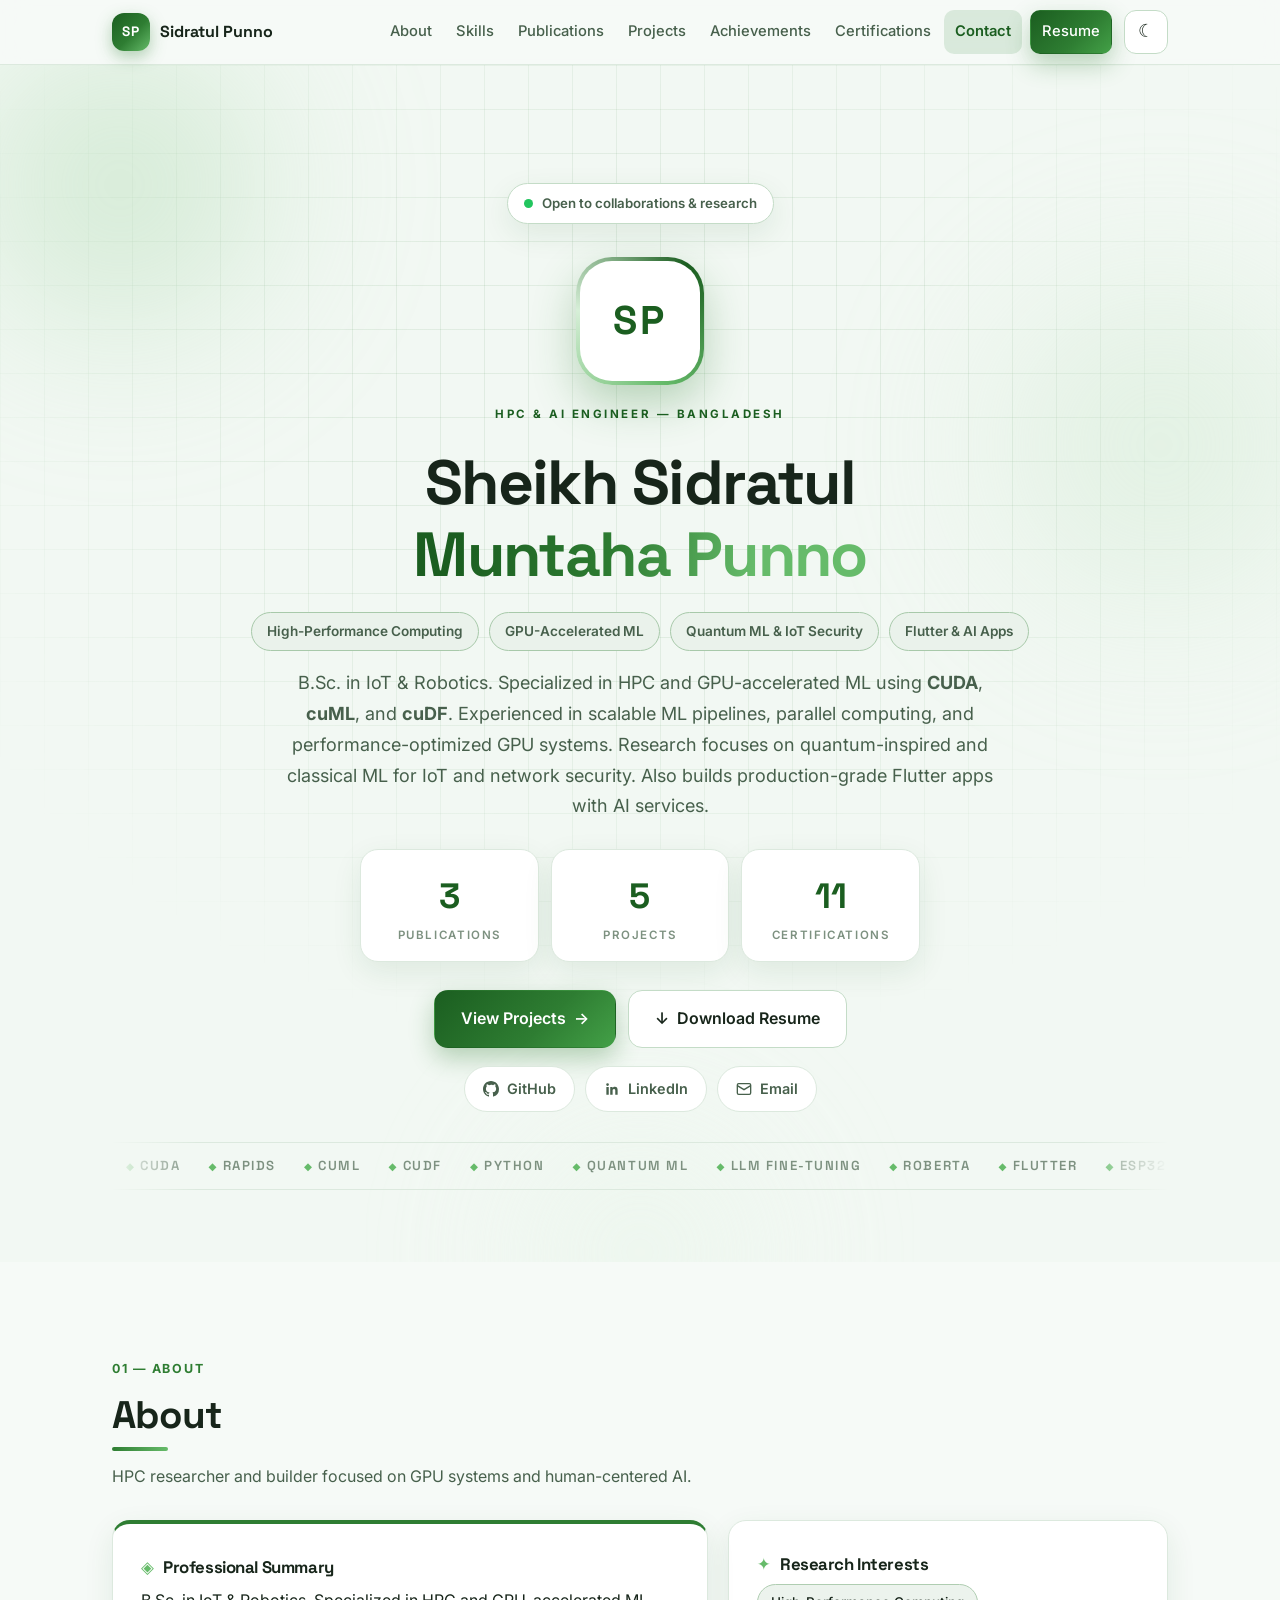
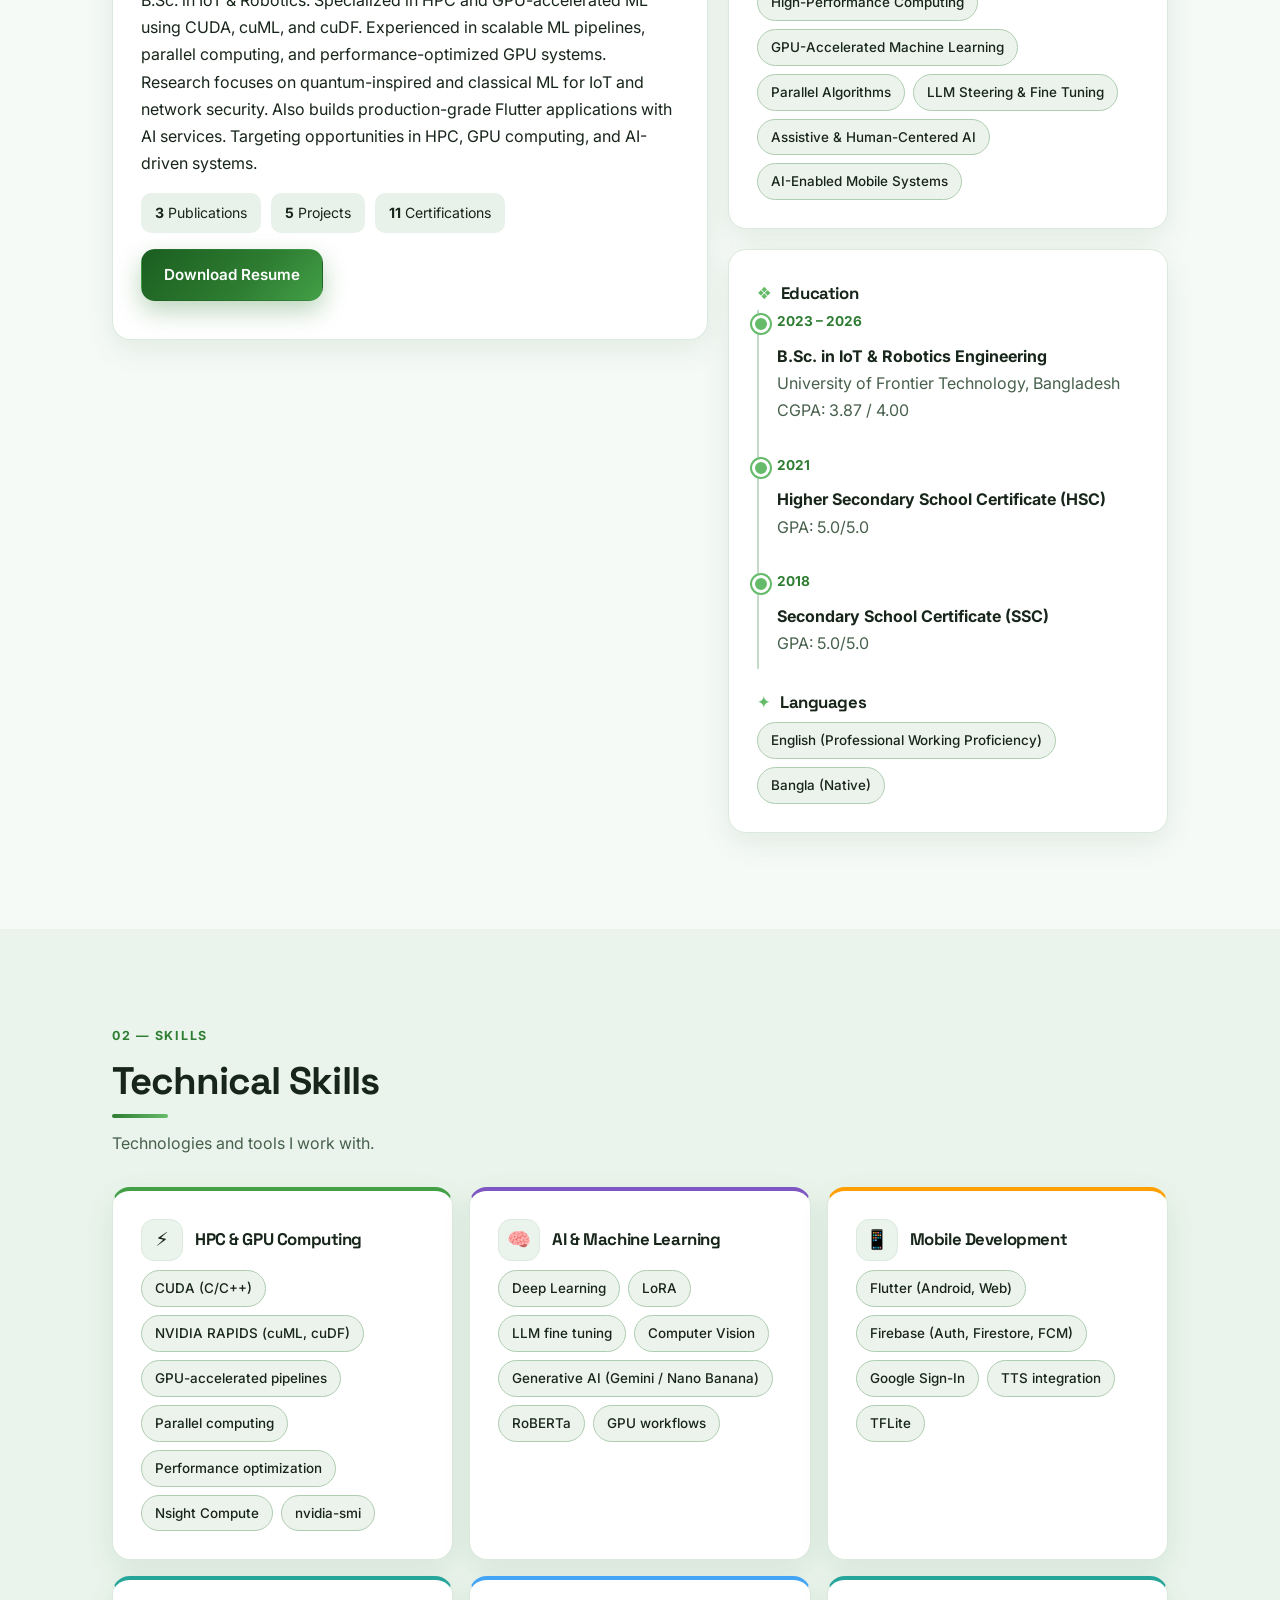
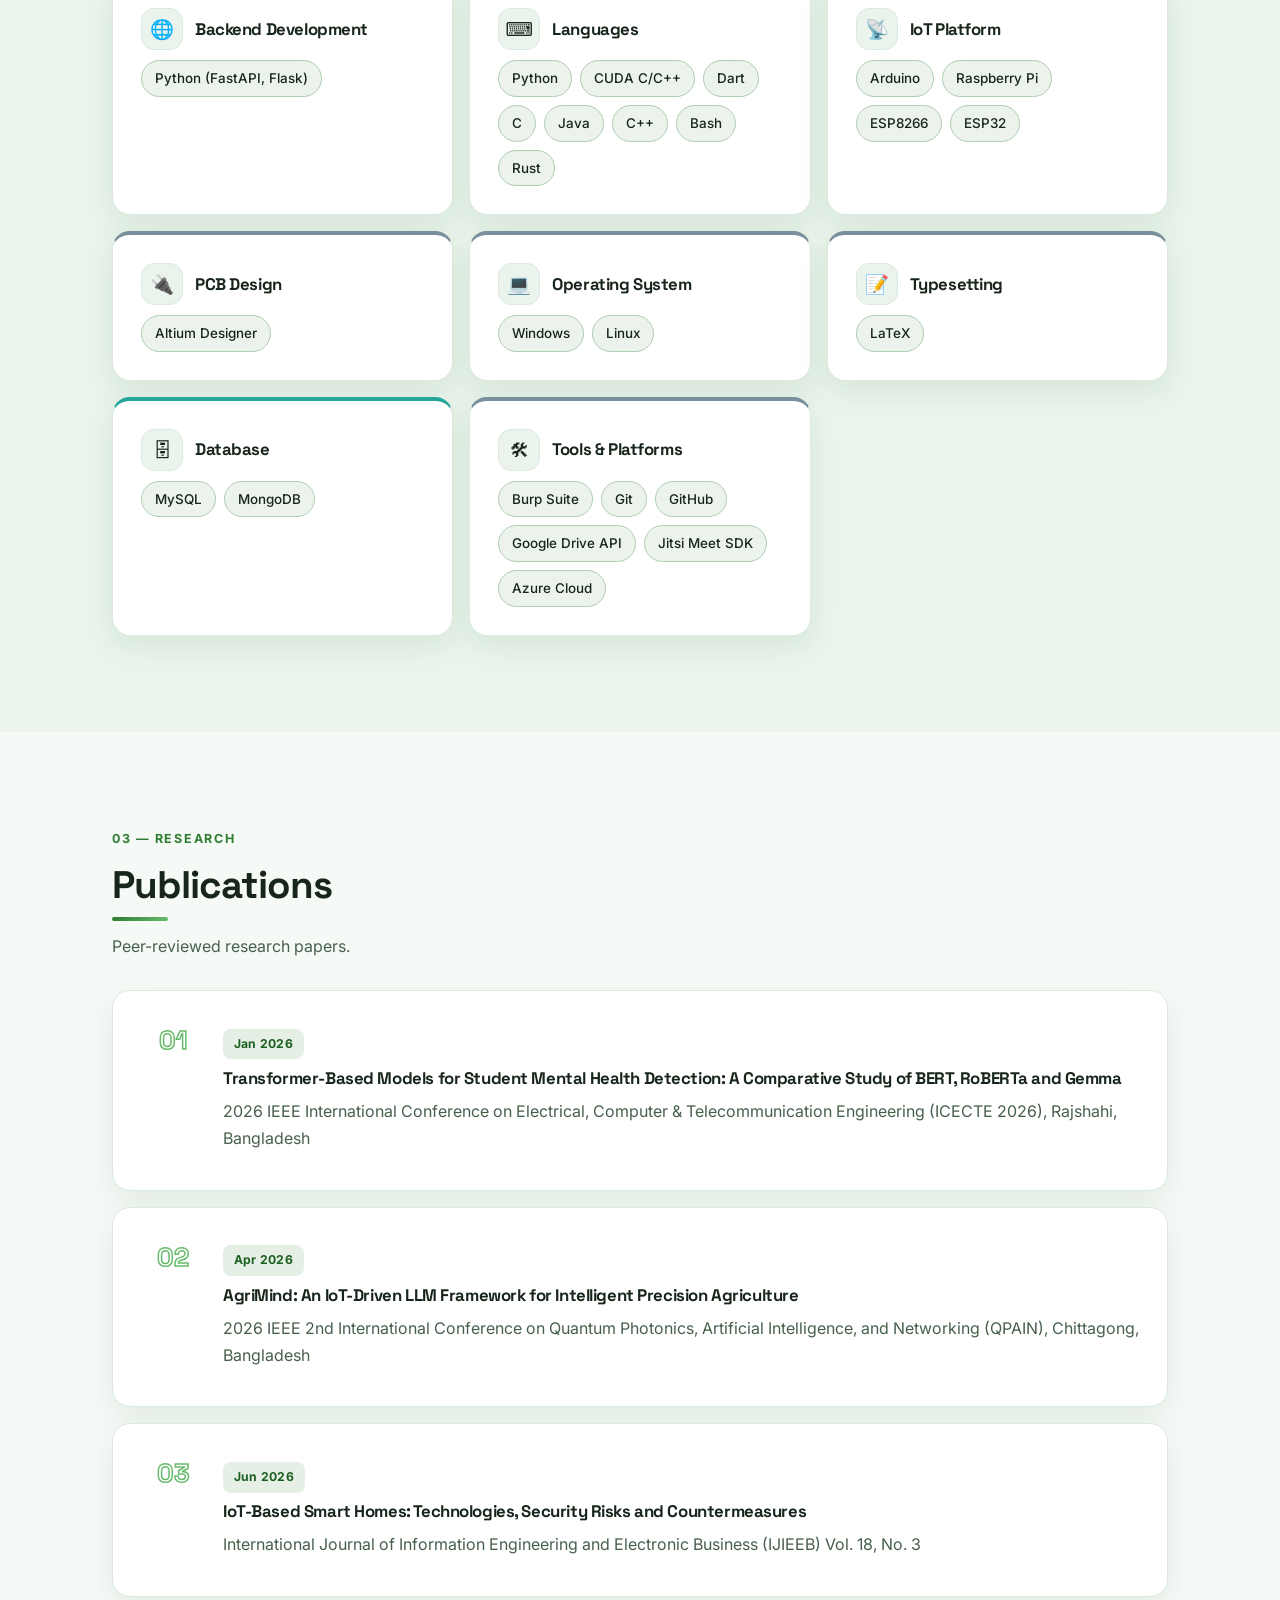
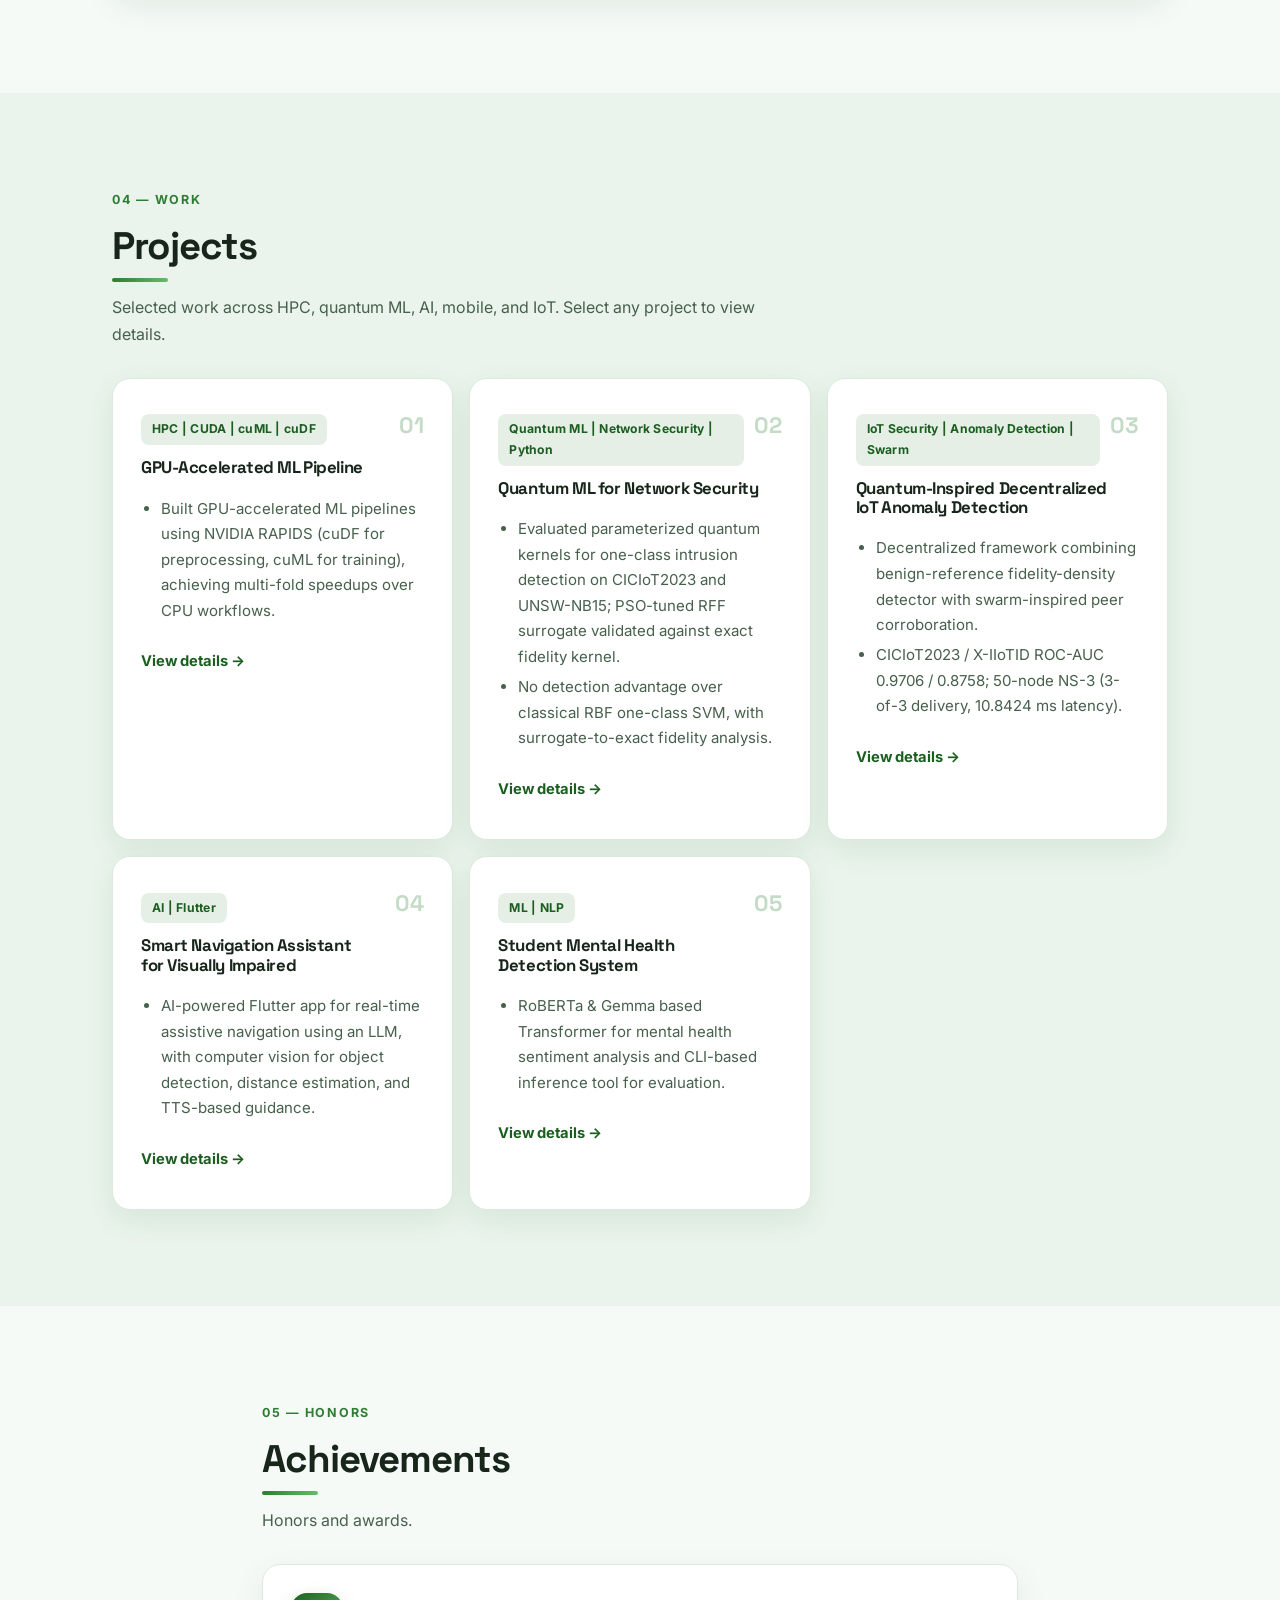
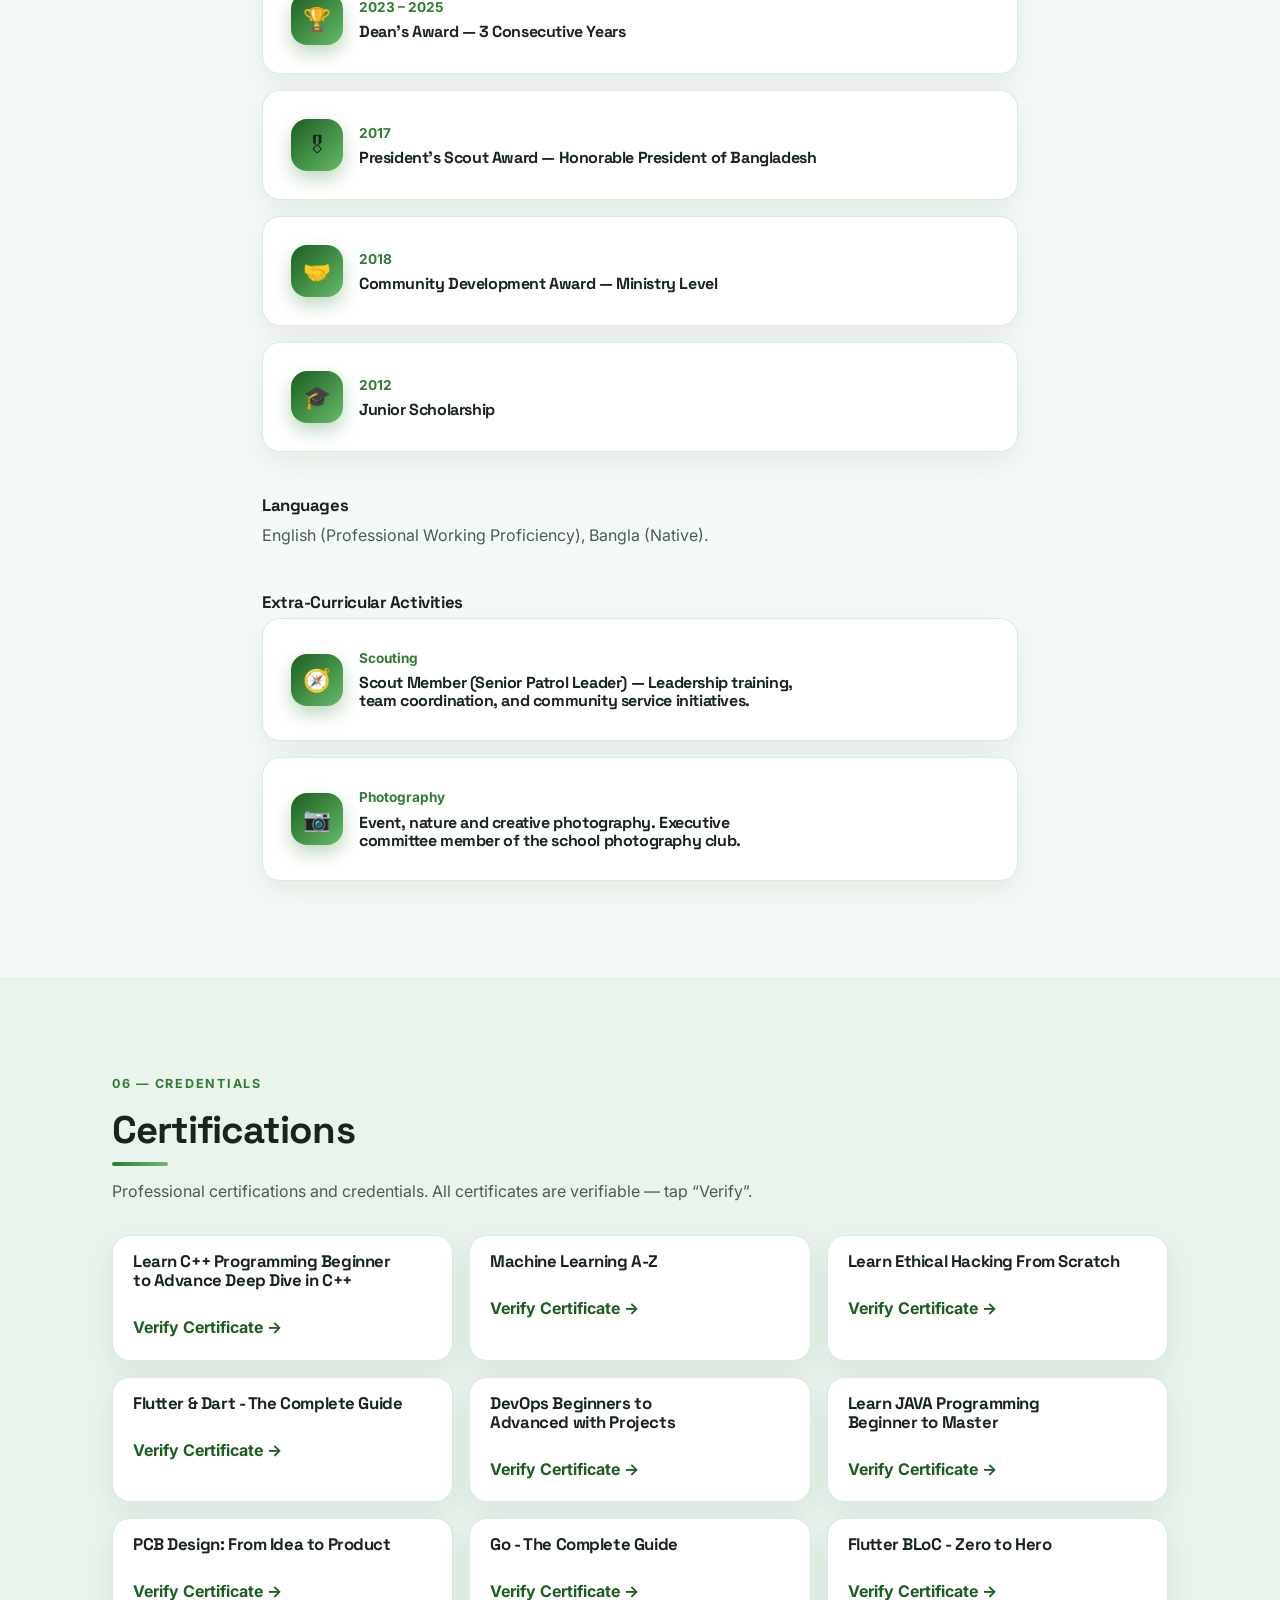
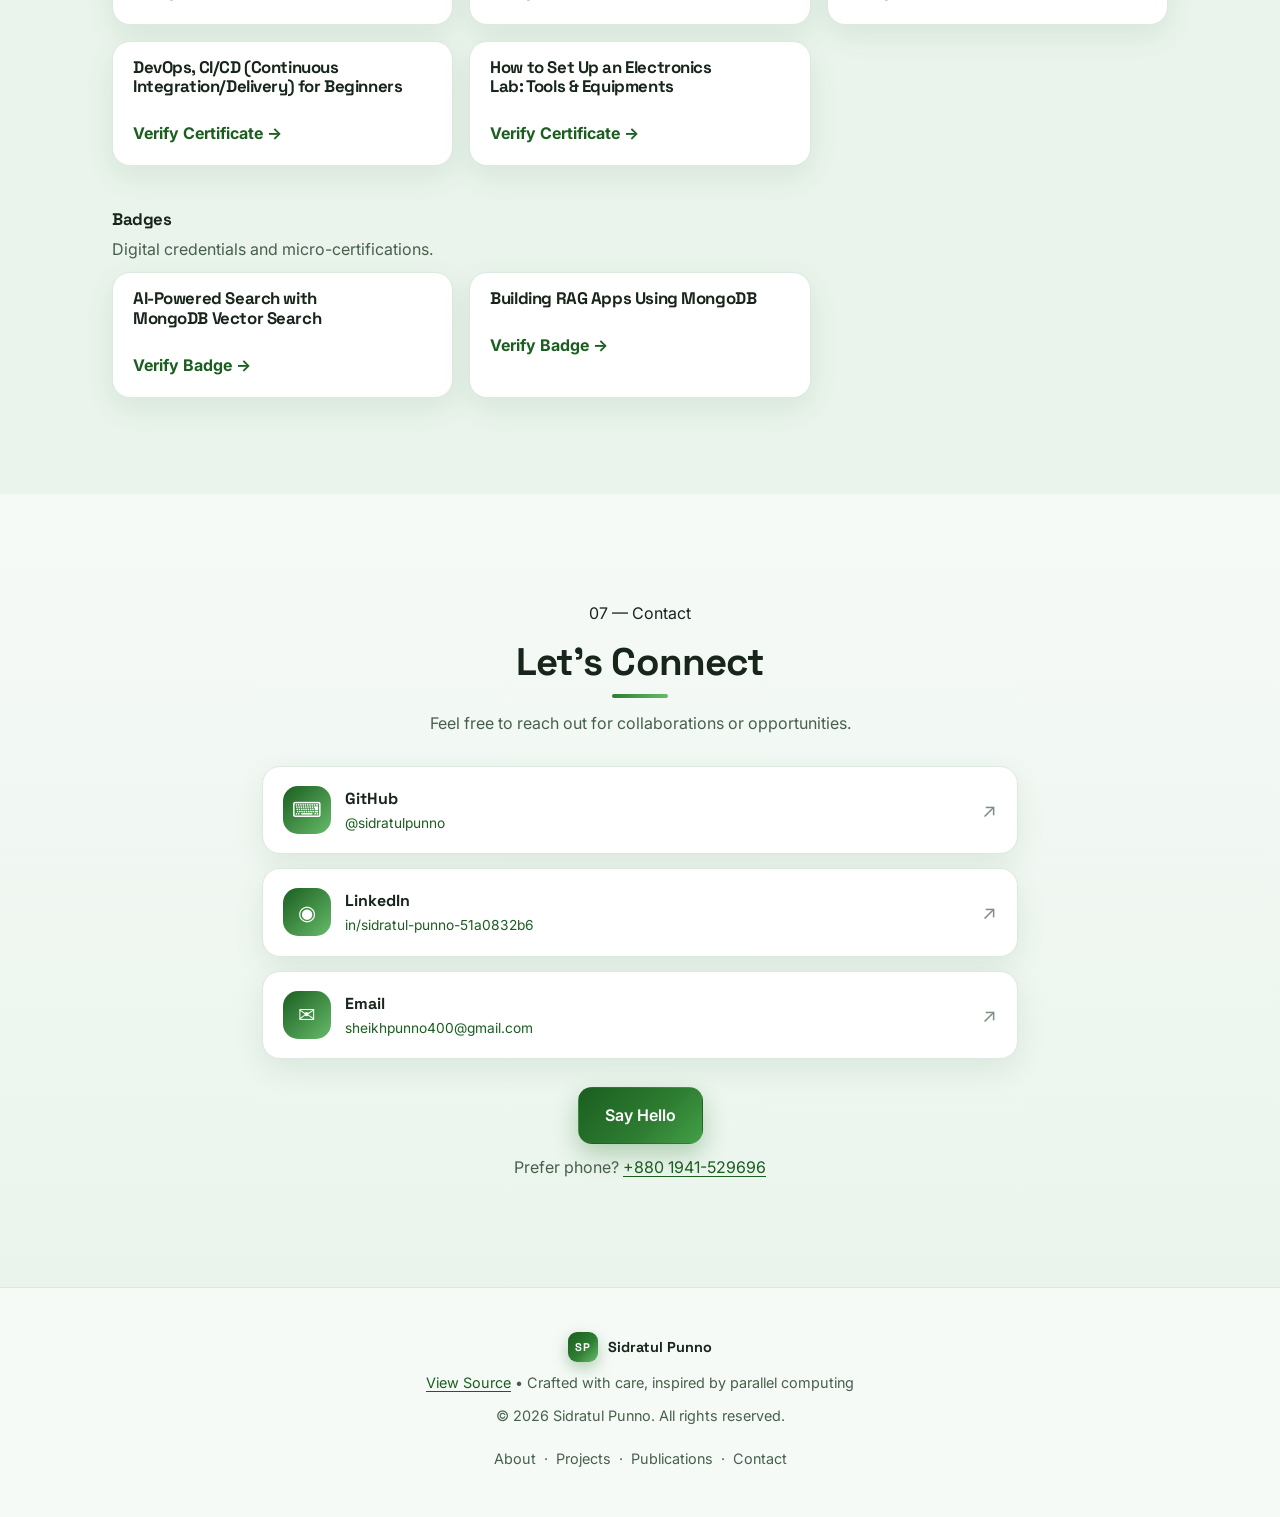
==== commit d1fee7e4: "deploy: 93357d51dc4064bd09596121e048655ca11115bf" ====
--- a/index.html
+++ b/index.html
@@ -6,8 +6,8 @@
   <meta http-equiv="X-UA-Compatible" content="IE=edge" />
 
   <title>Sheikh Sidratul Muntaha Punno | HPC &amp; AI Engineer — CUDA, GPU ML, Flutter</title>
-  <meta name="description" content="Portfolio of Sheikh Sidratul Muntaha Punno, HPC & AI Engineer specializing in CUDA, NVIDIA RAPIDS (cuML, cuDF), GPU-accelerated ML, LLM fine-tuning, Flutter and IoT. 3 publications, 5 projects, IEEE research." />
-  <meta name="keywords" content="Sheikh Sidratul Muntaha Punno, HPC Engineer, AI Engineer, CUDA, NVIDIA RAPIDS, cuML, cuDF, GPU Machine Learning, LLM Fine Tuning, RoBERTa, Flutter Developer, IoT, Bangladesh, IEEE publication" />
+  <meta name="description" content="Portfolio of Sheikh Sidratul Muntaha Punno, B.Sc. in IoT & Robotics specializing in HPC and GPU-accelerated ML (CUDA, cuML, cuDF). Quantum-inspired ML for IoT and network security, scalable ML pipelines, Flutter AI apps. 3 publications, 5 projects." />
+  <meta name="keywords" content="Sheikh Sidratul Muntaha Punno, HPC Engineer, GPU Computing, CUDA, NVIDIA RAPIDS, cuML, cuDF, Quantum Machine Learning, Network Security, IoT Security, LLM Fine Tuning, RoBERTa, Flutter Developer, Bangladesh, IEEE publication" />
   <meta name="author" content="Sheikh Sidratul Muntaha Punno" />
   <meta name="robots" content="index, follow, max-image-preview:large, max-snippet:-1" />
   <meta name="revisit-after" content="7 days" />
@@ -17,7 +17,7 @@
   <meta property="og:type" content="profile" />
   <meta property="og:site_name" content="Sidratul Punno — Portfolio" />
   <meta property="og:title" content="Sheikh Sidratul Muntaha Punno | HPC & AI Engineer" />
-  <meta property="og:description" content="HPC & AI Engineer: CUDA, GPU-accelerated ML with RAPIDS, transformer NLP research, Flutter + IoT systems. IEEE published. View projects, publications, certifications." />
+  <meta property="og:description" content="HPC & GPU-accelerated ML: CUDA, RAPIDS, quantum-inspired ML for IoT and network security, transformer NLP research, Flutter AI apps. IEEE published. View projects, publications, certifications." />
   <meta property="og:url" content="https://sidratulpunno.github.io/portfolio/" />
   <meta property="og:image" content="https://sidratulpunno.github.io/portfolio/assets/og-cover.png" />
   <meta property="og:image:alt" content="Portfolio cover — Sheikh Sidratul Muntaha Punno, HPC and AI Engineer" />
@@ -27,7 +27,7 @@
 
   <meta name="twitter:card" content="summary_large_image" />
   <meta name="twitter:title" content="Sheikh Sidratul Muntaha Punno | HPC & AI Engineer" />
-  <meta name="twitter:description" content="CUDA • RAPIDS • LLM fine-tuning • Flutter • IoT. IEEE published researcher. Explore projects and publications." />
+  <meta name="twitter:description" content="CUDA • RAPIDS • Quantum ML • Network Security • LLM fine-tuning • Flutter • IoT. IEEE published researcher. Explore projects and publications." />
   <meta name="twitter:image" content="https://sidratulpunno.github.io/portfolio/assets/og-cover.png" />
 
   <meta name="theme-color" content="#F5FAF6" media="(prefers-color-scheme: light)" />
@@ -53,7 +53,7 @@
         "name": "Sheikh Sidratul Muntaha Punno",
         "alternateName": "Sidratul Punno",
         "jobTitle": "HPC & AI Engineer",
-        "description": "Engineering student specializing in High Performance Computing (HPC) and GPU accelerated Machine Learning using CUDA, cuML, and cuDF. Experienced in scalable ML pipelines, parallel computing workflows, and production-grade Flutter apps with AI services.",
+        "description": "B.Sc. in IoT & Robotics. Specialized in HPC and GPU-accelerated ML using CUDA, cuML, and cuDF. Experienced in scalable ML pipelines, parallel computing, and performance-optimized GPU systems. Research focuses on quantum-inspired and classical ML for IoT and network security. Also builds production-grade Flutter applications with AI services.",
         "email": "mailto:sheikhpunno400@gmail.com",
         "telephone": "+8801941529696",
         "url": "https://sidratulpunno.github.io/portfolio/",
@@ -66,7 +66,7 @@
           "@type": "CollegeOrUniversity",
           "name": "University of Frontier Technology, Bangladesh"
         },
-        "knowsAbout": ["High-Performance Computing","CUDA C/C++","NVIDIA RAPIDS","cuML","cuDF","Deep Learning","LLM Fine Tuning","LoRA","Computer Vision","RoBERTa","Flutter","Firebase","FastAPI","IoT","ESP32"],
+        "knowsAbout": ["High-Performance Computing","CUDA C/C++","NVIDIA RAPIDS","cuML","cuDF","Nsight Compute","Parallel Computing","Quantum Machine Learning","Network Security","IoT Security","Deep Learning","LLM Fine Tuning","LoRA","Computer Vision","RoBERTa","Flutter","Firebase","FastAPI","Flask","Arduino","ESP32","ESP8266","Raspberry Pi","Altium Designer","MySQL","MongoDB"],
         "hasCredential": [
           {"@type": "EducationalOccupationalCredential","name": "Machine Learning A-Z — Udemy","url": "https://ude.my/UC-c6847dd9-c135-4118-a95c-620c3b6bb3c2"},
           {"@type": "EducationalOccupationalCredential","name": "Flutter & Dart - The Complete Guide — Udemy","url": "https://ude.my/UC-d38b33f6-9674-40b2-a319-cd64643928b5"},
@@ -86,14 +86,14 @@
         "headline": "Transformer-Based Models for Student Mental Health Detection: A Comparative Study of BERT, RoBERTa and Gemma",
         "datePublished": "2026-01-01",
         "author": {"@id": "https://sidratulpunno.github.io/portfolio/#person"},
-        "publisher": {"@type": "Organization","name": "IEEE ICECTE 2026, Rajshahi, Bangladesh"}
+        "publisher": {"@type": "Organization","name": "2026 IEEE International Conference on Electrical, Computer & Telecommunication Engineering (ICECTE 2026), Rajshahi, Bangladesh"}
       },
       {
         "@type": "ScholarlyArticle",
         "headline": "AgriMind: An IoT-Driven LLM Framework for Intelligent Precision Agriculture",
         "datePublished": "2026-04-01",
         "author": {"@id": "https://sidratulpunno.github.io/portfolio/#person"},
-        "publisher": {"@type": "Organization","name": "IEEE QPAIN 2026, Chittagong, Bangladesh"}
+        "publisher": {"@type": "Organization","name": "2026 IEEE 2nd International Conference on Quantum Photonics, Artificial Intelligence, and Networking (QPAIN), Chittagong, Bangladesh"}
       },
       {
         "@type": "ScholarlyArticle",
@@ -106,18 +106,18 @@
         "@type": "ItemList",
         "name": "Selected Projects",
         "itemListElement": [
-          {"@type": "SoftwareSourceCode","position": 1,"name": "GPU-Accelerated ML Pipeline","programmingLanguage": ["CUDA","Python"],"description": "GPU-accelerated ML pipelines using NVIDIA RAPIDS, cuDF preprocessing, multi-fold training speedups vs CPU."},
-          {"@type": "SoftwareSourceCode","position": 2,"name": "Smart Navigation Assistant","programmingLanguage": ["Dart","Python"],"description": "AI-powered Flutter app for real-time assistive navigation with LLM, object detection, distance estimation, TTS guidance."},
-          {"@type": "SoftwareSourceCode","position": 3,"name": "Mental Health Detection","programmingLanguage": ["Python"],"description": "Transformer model (RoBERTa/Gemma) for mental health text classification with CLI inference."},
-          {"@type": "SoftwareSourceCode","position": 4,"name": "Video Conferencing App","programmingLanguage": ["Dart"],"description": "Real-time video conferencing with Jitsi Meet SDK, Firebase auth, real-time chat."},
-          {"@type": "SoftwareSourceCode","position": 5,"name": "Smart Door Lock System","programmingLanguage": ["C++"],"description": "Cloud-connected ESP32 security system with remote monitoring and access control."}
+          {"@type": "SoftwareSourceCode","position": 1,"name": "GPU-Accelerated ML Pipeline","programmingLanguage": ["CUDA","Python"],"description": "GPU-accelerated ML pipelines using NVIDIA RAPIDS (cuDF for preprocessing, cuML for training), multi-fold speedups over CPU workflows."},
+          {"@type": "SoftwareSourceCode","position": 2,"name": "Quantum ML for Network Security","programmingLanguage": ["Python"],"description": "Parameterized quantum kernels for one-class intrusion detection on CICIoT2023 and UNSW-NB15; PSO-tuned RFF surrogate validated against exact fidelity kernel."},
+          {"@type": "SoftwareSourceCode","position": 3,"name": "Quantum-Inspired Decentralized IoT Anomaly Detection","programmingLanguage": ["Python"],"description": "Decentralized anomaly detection with benign-reference fidelity-density detector and swarm peer corroboration; ROC-AUC 0.9706/0.8758, 50-node NS-3 validation."},
+          {"@type": "SoftwareSourceCode","position": 4,"name": "Smart Navigation Assistant for Visually Impaired","programmingLanguage": ["Dart","Python"],"description": "AI-powered Flutter app for real-time assistive navigation with LLM, object detection, distance estimation, TTS guidance."},
+          {"@type": "SoftwareSourceCode","position": 5,"name": "Student Mental Health Detection System","programmingLanguage": ["Python"],"description": "RoBERTa and Gemma transformer for mental health sentiment analysis with CLI inference tool."}
         ]
       },
       {
         "@type": "FAQPage",
         "mainEntity": [
-          {"@type": "Question","name": "Who is Sheikh Sidratul Muntaha Punno?","acceptedAnswer": {"@type": "Answer","text": "Sheikh Sidratul Muntaha Punno is an HPC & AI Engineer and IoT & Robotics Engineering undergraduate (University of Frontier Technology, Bangladesh, CGPA 3.84/4.00) specializing in CUDA, GPU-accelerated ML, LLM fine-tuning, Flutter and IoT."}},
-          {"@type": "Question","name": "What are his core technical skills?","acceptedAnswer": {"@type": "Answer","text": "CUDA C/C++, NVIDIA RAPIDS (cuML, cuDF), Nsight Compute, Deep Learning, LoRA, LLM fine-tuning, RoBERTa, Computer Vision, Flutter, Firebase, TFLite, Python, Dart, FastAPI, ESP32, Docker, Linux."}},
+          {"@type": "Question","name": "Who is Sheikh Sidratul Muntaha Punno?","acceptedAnswer": {"@type": "Answer","text": "Sheikh Sidratul Muntaha Punno is a B.Sc. in IoT & Robotics Engineering graduate (University of Frontier Technology, Bangladesh, CGPA 3.87/4.00) specializing in HPC, GPU-accelerated ML with CUDA/cuML/cuDF, and quantum-inspired ML for IoT and network security."}},
+          {"@type": "Question","name": "What are his core technical skills?","acceptedAnswer": {"@type": "Answer","text": "CUDA (C/C++), NVIDIA RAPIDS (cuML, cuDF), Nsight Compute, nvidia-smi, Deep Learning, LoRA, LLM fine-tuning, RoBERTa, Computer Vision, Generative AI, Flutter, Firebase, FastAPI, Flask, Python, Dart, C, Java, C++, Bash, Rust, Arduino, ESP32, ESP8266, Raspberry Pi, Altium Designer, MySQL, MongoDB, Burp Suite, Git, Azure."}},
           {"@type": "Question","name": "How to contact Sidratul Punno?","acceptedAnswer": {"@type": "Answer","text": "Email sheikhpunno400@gmail.com, GitHub github.com/sidratulpunno, LinkedIn linkedin.com/in/sidratul-punno-51a0832b6, phone +8801941529696."}}
         ]
       }
@@ -165,14 +165,15 @@
         <ul class="hero-pills" aria-label="Focus areas">
           <li>High-Performance Computing</li>
           <li>GPU-Accelerated ML</li>
-          <li>Flutter &amp; IoT</li>
+          <li>Quantum ML &amp; IoT Security</li>
+          <li>Flutter &amp; AI Apps</li>
         </ul>
-        <p class="lede">Engineering student specializing in High Performance Computing and GPU accelerated Machine Learning using <strong>CUDA</strong>, <strong>cuML</strong>, and <strong>cuDF</strong>. I design scalable ML pipelines, parallel computing workflows, and performance-optimized GPU systems — plus production-grade Flutter apps integrated with AI services.</p>
+        <p class="lede">B.Sc. in IoT &amp; Robotics. Specialized in HPC and GPU-accelerated ML using <strong>CUDA</strong>, <strong>cuML</strong>, and <strong>cuDF</strong>. Experienced in scalable ML pipelines, parallel computing, and performance-optimized GPU systems. Research focuses on quantum-inspired and classical ML for IoT and network security. Also builds production-grade Flutter apps with AI services.</p>
 
         <dl class="stats" aria-label="Portfolio at a glance">
           <div class="stat"><dd>3</dd><dt>Publications</dt></div>
           <div class="stat"><dd>5</dd><dt>Projects</dt></div>
-          <div class="stat"><dd>14</dd><dt>Certifications</dt></div>
+          <div class="stat"><dd>11</dd><dt>Certifications</dt></div>
         </dl>
 
         <div class="cta-row">
@@ -204,10 +205,10 @@
         <div class="ticker" aria-label="Core technologies">
           <div class="ticker-track">
             <ul aria-hidden="false">
-              <li>CUDA</li><li>RAPIDS</li><li>cuML</li><li>cuDF</li><li>Python</li><li>LLM Fine-Tuning</li><li>RoBERTa</li><li>Flutter</li><li>ESP32</li><li>Docker</li>
+              <li>CUDA</li><li>RAPIDS</li><li>cuML</li><li>cuDF</li><li>Python</li><li>Quantum ML</li><li>LLM Fine-Tuning</li><li>RoBERTa</li><li>Flutter</li><li>ESP32</li>
             </ul>
             <ul aria-hidden="true">
-              <li>CUDA</li><li>RAPIDS</li><li>cuML</li><li>cuDF</li><li>Python</li><li>LLM Fine-Tuning</li><li>RoBERTa</li><li>Flutter</li><li>ESP32</li><li>Docker</li>
+              <li>CUDA</li><li>RAPIDS</li><li>cuML</li><li>cuDF</li><li>Python</li><li>Quantum ML</li><li>LLM Fine-Tuning</li><li>RoBERTa</li><li>Flutter</li><li>ESP32</li>
             </ul>
           </div>
         </div>
@@ -225,12 +226,12 @@
         </div>
         <div class="grid-2">
           <article class="card card-feature">
-            <h3><span class="icon-dot" aria-hidden="true">◈</span> Summary</h3>
-            <p>Engineering student specializing in High Performance Computing (HPC) and GPU accelerated Machine Learning using CUDA, cuML, and cuDF. Experienced in designing scalable ML pipelines, parallel computing workflows, and performance-optimized GPU systems. Also proficient in building production-grade Flutter applications integrated with AI services.</p>
+            <h3><span class="icon-dot" aria-hidden="true">◈</span> Professional Summary</h3>
+            <p>B.Sc. in IoT &amp; Robotics. Specialized in HPC and GPU-accelerated ML using CUDA, cuML, and cuDF. Experienced in scalable ML pipelines, parallel computing, and performance-optimized GPU systems. Research focuses on quantum-inspired and classical ML for IoT and network security. Also builds production-grade Flutter applications with AI services. Targeting opportunities in HPC, GPU computing, and AI-driven systems.</p>
             <ul class="inline-stats" aria-label="Highlights">
               <li><strong>3</strong> Publications</li>
               <li><strong>5</strong> Projects</li>
-              <li><strong>14</strong> Certifications</li>
+              <li><strong>11</strong> Certifications</li>
             </ul>
             <p><a class="btn btn-primary" href="https://drive.google.com/file/d/1nR40C2p7q3Zfxd9ihVOl7iD_vItlwAI3/view" target="_blank" rel="noopener">Download Resume</a></p>
           </article>
@@ -251,17 +252,22 @@
               <ol class="timeline">
                 <li>
                   <p class="t-date"><time datetime="2023">2023</time> – <time datetime="2026">2026</time></p>
-                  <p><strong>B.Sc. in IoT &amp; Robotics Engineering</strong><br /><span class="muted">University of Frontier Technology, Bangladesh</span><br /><span class="muted">CGPA (7th Sem): 3.84 / 4.00</span></p>
+                  <p><strong>B.Sc. in IoT &amp; Robotics Engineering</strong><br /><span class="muted">University of Frontier Technology, Bangladesh</span><br /><span class="muted">CGPA: 3.87 / 4.00</span></p>
                 </li>
                 <li>
                   <p class="t-date"><time datetime="2021">2021</time></p>
-                  <p><strong>Higher Secondary School Certificate</strong><br /><span class="muted">GPA: 5.0/5.0</span></p>
+                  <p><strong>Higher Secondary School Certificate (HSC)</strong><br /><span class="muted">GPA: 5.0/5.0</span></p>
                 </li>
                 <li>
                   <p class="t-date"><time datetime="2018">2018</time></p>
-                  <p><strong>Secondary School Certificate</strong><br /><span class="muted">GPA: 5.0/5.0</span></p>
+                  <p><strong>Secondary School Certificate (SSC)</strong><br /><span class="muted">GPA: 5.0/5.0</span></p>
                 </li>
               </ol>
+              <h3 style="margin-top:1.5rem"><span class="icon-dot" aria-hidden="true">✦</span> Languages</h3>
+              <ul class="chips" aria-label="Languages">
+                <li>English (Professional Working Proficiency)</li>
+                <li>Bangla (Native)</li>
+              </ul>
             </article>
           </div>
         </div>
@@ -278,12 +284,17 @@
           <p class="section-sub">Technologies and tools I work with.</p>
         </div>
         <div class="card-grid">
-          <article class="card skill s-green"><div class="skill-top"><span class="skill-icon" aria-hidden="true">⚡</span><h3>HPC &amp; GPU Computing</h3></div><ul class="chips"><li>CUDA C/C++</li><li>NVIDIA RAPIDS</li><li>cuML</li><li>cuDF</li><li>Nsight Compute</li></ul></article>
-          <article class="card skill s-violet"><div class="skill-top"><span class="skill-icon" aria-hidden="true">🧠</span><h3>AI &amp; Machine Learning</h3></div><ul class="chips"><li>Deep Learning</li><li>LoRA</li><li>LLM Fine Tuning</li><li>Computer Vision</li><li>RoBERTa</li></ul></article>
-          <article class="card skill s-amber"><div class="skill-top"><span class="skill-icon" aria-hidden="true">📱</span><h3>Mobile Development</h3></div><ul class="chips"><li>Flutter</li><li>Firebase</li><li>TFLite</li></ul></article>
-          <article class="card skill s-blue"><div class="skill-top"><span class="skill-icon" aria-hidden="true">⌨</span><h3>Languages</h3></div><ul class="chips"><li>Python</li><li>CUDA C/C++</li><li>Dart</li><li>C</li><li>C++</li><li>Rust</li></ul></article>
-          <article class="card skill s-teal"><div class="skill-top"><span class="skill-icon" aria-hidden="true">🌐</span><h3>Backend &amp; IoT</h3></div><ul class="chips"><li>FastAPI</li><li>Flask</li><li>Arduino</li><li>ESP32</li><li>Raspberry Pi</li></ul></article>
-          <article class="card skill s-slate"><div class="skill-top"><span class="skill-icon" aria-hidden="true">🛠</span><h3>Tools &amp; Platforms</h3></div><ul class="chips"><li>Git</li><li>Docker</li><li>Linux</li><li>Azure</li><li>Altium</li></ul></article>
+          <article class="card skill s-green"><div class="skill-top"><span class="skill-icon" aria-hidden="true">⚡</span><h3>HPC &amp; GPU Computing</h3></div><ul class="chips"><li>CUDA (C/C++)</li><li>NVIDIA RAPIDS (cuML, cuDF)</li><li>GPU-accelerated pipelines</li><li>Parallel computing</li><li>Performance optimization</li><li>Nsight Compute</li><li>nvidia-smi</li></ul></article>
+          <article class="card skill s-violet"><div class="skill-top"><span class="skill-icon" aria-hidden="true">🧠</span><h3>AI &amp; Machine Learning</h3></div><ul class="chips"><li>Deep Learning</li><li>LoRA</li><li>LLM fine tuning</li><li>Computer Vision</li><li>Generative AI (Gemini / Nano Banana)</li><li>RoBERTa</li><li>GPU workflows</li></ul></article>
+          <article class="card skill s-amber"><div class="skill-top"><span class="skill-icon" aria-hidden="true">📱</span><h3>Mobile Development</h3></div><ul class="chips"><li>Flutter (Android, Web)</li><li>Firebase (Auth, Firestore, FCM)</li><li>Google Sign-In</li><li>TTS integration</li><li>TFLite</li></ul></article>
+          <article class="card skill s-teal"><div class="skill-top"><span class="skill-icon" aria-hidden="true">🌐</span><h3>Backend Development</h3></div><ul class="chips"><li>Python (FastAPI, Flask)</li></ul></article>
+          <article class="card skill s-blue"><div class="skill-top"><span class="skill-icon" aria-hidden="true">⌨</span><h3>Languages</h3></div><ul class="chips"><li>Python</li><li>CUDA C/C++</li><li>Dart</li><li>C</li><li>Java</li><li>C++</li><li>Bash</li><li>Rust</li></ul></article>
+          <article class="card skill s-teal"><div class="skill-top"><span class="skill-icon" aria-hidden="true">📡</span><h3>IoT Platform</h3></div><ul class="chips"><li>Arduino</li><li>Raspberry Pi</li><li>ESP8266</li><li>ESP32</li></ul></article>
+          <article class="card skill s-slate"><div class="skill-top"><span class="skill-icon" aria-hidden="true">🔌</span><h3>PCB Design</h3></div><ul class="chips"><li>Altium Designer</li></ul></article>
+          <article class="card skill s-slate"><div class="skill-top"><span class="skill-icon" aria-hidden="true">💻</span><h3>Operating System</h3></div><ul class="chips"><li>Windows</li><li>Linux</li></ul></article>
+          <article class="card skill s-slate"><div class="skill-top"><span class="skill-icon" aria-hidden="true">📝</span><h3>Typesetting</h3></div><ul class="chips"><li>LaTeX</li></ul></article>
+          <article class="card skill s-teal"><div class="skill-top"><span class="skill-icon" aria-hidden="true">🗄</span><h3>Database</h3></div><ul class="chips"><li>MySQL</li><li>MongoDB</li></ul></article>
+          <article class="card skill s-slate"><div class="skill-top"><span class="skill-icon" aria-hidden="true">🛠</span><h3>Tools &amp; Platforms</h3></div><ul class="chips"><li>Burp Suite</li><li>Git</li><li>GitHub</li><li>Google Drive API</li><li>Jitsi Meet SDK</li><li>Azure Cloud</li></ul></article>
         </div>
       </div>
     </section>
@@ -304,7 +315,7 @@
               <div>
                 <p><time class="badge" datetime="2026-01">Jan 2026</time></p>
                 <h3>Transformer-Based Models for Student Mental Health Detection: A Comparative Study of BERT, RoBERTa and Gemma</h3>
-                <p class="muted">IEEE ICECTE 2026, Rajshahi, Bangladesh</p>
+                <p class="muted">2026 IEEE International Conference on Electrical, Computer &amp; Telecommunication Engineering (ICECTE 2026), Rajshahi, Bangladesh</p>
               </div>
             </article>
           </li>
@@ -314,7 +325,7 @@
               <div>
                 <p><time class="badge" datetime="2026-04">Apr 2026</time></p>
                 <h3>AgriMind: An IoT-Driven LLM Framework for Intelligent Precision Agriculture</h3>
-                <p class="muted">IEEE QPAIN 2026, Chittagong, Bangladesh</p>
+                <p class="muted">2026 IEEE 2nd International Conference on Quantum Photonics, Artificial Intelligence, and Networking (QPAIN), Chittagong, Bangladesh</p>
               </div>
             </article>
           </li>
@@ -339,54 +350,50 @@
           <p class="section-index">04 — Work</p>
           <h2 id="projects-title">Projects</h2>
           <span class="sec-bar" aria-hidden="true"></span>
-          <p class="section-sub">Selected work across HPC, AI, mobile, and IoT. Select any project to view details.</p>
+          <p class="section-sub">Selected work across HPC, quantum ML, AI, mobile, and IoT. Select any project to view details.</p>
         </div>
         <div class="card-grid projects">
           <article class="card project" data-project="gpu-pipeline" tabindex="0" aria-haspopup="dialog">
-            <div class="proj-head"><p class="badge">CUDA | cuML | cuDF</p><span class="proj-num" aria-hidden="true">01</span></div>
+            <div class="proj-head"><p class="badge">HPC | CUDA | cuML | cuDF</p><span class="proj-num" aria-hidden="true">01</span></div>
             <h3>GPU-Accelerated ML Pipeline</h3>
             <ul>
-              <li>GPU-accelerated ML pipelines using NVIDIA RAPIDS ecosystem</li>
-              <li>cuDF for large-scale GPU data preprocessing</li>
-              <li>Multi-fold training speedups vs CPU-based workflows</li>
+              <li>Built GPU-accelerated ML pipelines using NVIDIA RAPIDS (cuDF for preprocessing, cuML for training), achieving multi-fold speedups over CPU workflows.</li>
             </ul>
             <button class="proj-open" data-project="gpu-pipeline" type="button">View details <span aria-hidden="true">→</span></button>
           </article>
+          <article class="card project" data-project="quantum-ml" tabindex="0" aria-haspopup="dialog">
+            <div class="proj-head"><p class="badge">Quantum ML | Network Security | Python</p><span class="proj-num" aria-hidden="true">02</span></div>
+            <h3>Quantum ML for Network Security</h3>
+            <ul>
+              <li>Evaluated parameterized quantum kernels for one-class intrusion detection on CICIoT2023 and UNSW-NB15; PSO-tuned RFF surrogate validated against exact fidelity kernel.</li>
+              <li>No detection advantage over classical RBF one-class SVM, with surrogate-to-exact fidelity analysis.</li>
+            </ul>
+            <button class="proj-open" data-project="quantum-ml" type="button">View details <span aria-hidden="true">→</span></button>
+          </article>
+          <article class="card project" data-project="quantum-iot" tabindex="0" aria-haspopup="dialog">
+            <div class="proj-head"><p class="badge">IoT Security | Anomaly Detection | Swarm</p><span class="proj-num" aria-hidden="true">03</span></div>
+            <h3>Quantum-Inspired Decentralized IoT Anomaly Detection</h3>
+            <ul>
+              <li>Decentralized framework combining benign-reference fidelity-density detector with swarm-inspired peer corroboration.</li>
+              <li>CICIoT2023 / X-IIoTID ROC-AUC 0.9706 / 0.8758; 50-node NS-3 (3-of-3 delivery, 10.8424 ms latency).</li>
+            </ul>
+            <button class="proj-open" data-project="quantum-iot" type="button">View details <span aria-hidden="true">→</span></button>
+          </article>
           <article class="card project" data-project="smart-nav" tabindex="0" aria-haspopup="dialog">
-            <div class="proj-head"><p class="badge">AI | Flutter | CV</p><span class="proj-num" aria-hidden="true">02</span></div>
-            <h3>Smart Navigation Assistant</h3>
+            <div class="proj-head"><p class="badge">AI | Flutter</p><span class="proj-num" aria-hidden="true">04</span></div>
+            <h3>Smart Navigation Assistant for Visually Impaired</h3>
             <ul>
-              <li>AI-powered Flutter app for real-time assistive navigation with LLM</li>
-              <li>Object detection, distance estimation, and TTS-based guidance</li>
+              <li>AI-powered Flutter app for real-time assistive navigation using an LLM, with computer vision for object detection, distance estimation, and TTS-based guidance.</li>
             </ul>
             <button class="proj-open" data-project="smart-nav" type="button">View details <span aria-hidden="true">→</span></button>
           </article>
           <article class="card project" data-project="mental-health" tabindex="0" aria-haspopup="dialog">
-            <div class="proj-head"><p class="badge">NLP | RoBERTa | Gemma</p><span class="proj-num" aria-hidden="true">03</span></div>
-            <h3>Mental Health Detection</h3>
+            <div class="proj-head"><p class="badge">ML | NLP</p><span class="proj-num" aria-hidden="true">05</span></div>
+            <h3>Student Mental Health Detection System</h3>
             <ul>
-              <li>Transformer model for mental health text classification</li>
-              <li>CLI-based inference for streamlined testing evaluation</li>
+              <li>RoBERTa &amp; Gemma based Transformer for mental health sentiment analysis and CLI-based inference tool for evaluation.</li>
             </ul>
             <button class="proj-open" data-project="mental-health" type="button">View details <span aria-hidden="true">→</span></button>
-          </article>
-          <article class="card project" data-project="video-conf" tabindex="0" aria-haspopup="dialog">
-            <div class="proj-head"><p class="badge">Flutter | Firebase | Jitsi</p><span class="proj-num" aria-hidden="true">04</span></div>
-            <h3>Video Conferencing App</h3>
-            <ul>
-              <li>Real-time video conferencing with Jitsi Meet SDK</li>
-              <li>Firebase auth, real-time chat, and meeting management</li>
-            </ul>
-            <button class="proj-open" data-project="video-conf" type="button">View details <span aria-hidden="true">→</span></button>
-          </article>
-          <article class="card project" data-project="door-lock" tabindex="0" aria-haspopup="dialog">
-            <div class="proj-head"><p class="badge">IoT | ESP32</p><span class="proj-num" aria-hidden="true">05</span></div>
-            <h3>Smart Door Lock System</h3>
-            <ul>
-              <li>Cloud-connected security system with ESP32 microcontroller</li>
-              <li>Remote monitoring and secure access control via IoT</li>
-            </ul>
-            <button class="proj-open" data-project="door-lock" type="button">View details <span aria-hidden="true">→</span></button>
           </article>
         </div>
       </div>
@@ -407,6 +414,13 @@
           <li class="card ach"><span class="ach-icon" aria-hidden="true">🤝</span><div><p class="t-date"><time datetime="2018">2018</time></p><h3>Community Development Award — Ministry Level</h3></div></li>
           <li class="card ach"><span class="ach-icon" aria-hidden="true">🎓</span><div><p class="t-date"><time datetime="2012">2012</time></p><h3>Junior Scholarship</h3></div></li>
         </ul>
+        <h3 class="badges-title">Languages</h3>
+        <p class="section-sub">English (Professional Working Proficiency), Bangla (Native).</p>
+        <h3 class="badges-title">Extra-Curricular Activities</h3>
+        <ul class="stack achievements">
+          <li class="card ach"><span class="ach-icon" aria-hidden="true">🧭</span><div><p class="t-date">Scouting</p><h3>Scout Member (Senior Patrol Leader) — Leadership training, team coordination, and community service initiatives.</h3></div></li>
+          <li class="card ach"><span class="ach-icon" aria-hidden="true">📷</span><div><p class="t-date">Photography</p><h3>Event, nature and creative photography. Executive committee member of the school photography club.</h3></div></li>
+        </ul>
       </div>
     </section>
 
@@ -422,7 +436,7 @@
         <div class="card-grid cert-grid">
           <article class="card cert">
             <div class="cert-img"><img src="https://udemy-certificate.s3.amazonaws.com/image/UC-780d24b1-eedd-4870-a91e-a4a74f4f6e9f.jpg" alt="Certificate: Learn C++ Programming Beginner to Advance Deep Dive in C++" loading="lazy" width="640" height="400" onerror="this.closest('.cert-img').style.display='none'" /></div>
-            <h3>Learn C++ Programming Beginner to Advance</h3>
+            <h3>Learn C++ Programming Beginner to Advance Deep Dive in C++</h3>
             <p><a class="verify" href="https://ude.my/UC-780d24b1-eedd-4870-a91e-a4a74f4f6e9f" target="_blank" rel="noopener">Verify Certificate →</a></p>
           </article>
           <article class="card cert">
@@ -467,23 +481,13 @@
           </article>
           <article class="card cert">
             <div class="cert-img"><img src="https://udemy-certificate.s3.amazonaws.com/image/UC-5a2f1bbf-d4d8-4b75-a1d2-6b4d79ba800e.jpg" alt="Certificate: DevOps CI/CD for Beginners" loading="lazy" width="640" height="400" onerror="this.closest('.cert-img').style.display='none'" /></div>
-            <h3>DevOps, CI/CD for Beginners</h3>
+            <h3>DevOps, CI/CD (Continuous Integration/Delivery) for Beginners</h3>
             <p><a class="verify" href="https://ude.my/UC-5a2f1bbf-d4d8-4b75-a1d2-6b4d79ba800e" target="_blank" rel="noopener">Verify Certificate →</a></p>
           </article>
           <article class="card cert">
             <div class="cert-img"><img src="https://udemy-certificate.s3.amazonaws.com/image/UC-0f1e3b5a-f474-48b2-8d9c-35c0511820dd.jpg" alt="Certificate: How to Set Up an Electronics Lab Tools and Equipments" loading="lazy" width="640" height="400" onerror="this.closest('.cert-img').style.display='none'" /></div>
-            <h3>Electronics Lab: Tools &amp; Equipments</h3>
+            <h3>How to Set Up an Electronics Lab: Tools &amp; Equipments</h3>
             <p><a class="verify" href="https://ude.my/UC-0f1e3b5a-f474-48b2-8d9c-35c0511820dd" target="_blank" rel="noopener">Verify Certificate →</a></p>
-          </article>
-          <article class="card cert">
-            <div class="cert-img"><img src="https://i.imgur.com/PdDnZZ1.jpeg" alt="Certificate: AI Fluency Framework and Foundations" loading="lazy" width="640" height="400" onerror="this.closest('.cert-img').style.display='none'" /></div>
-            <h3>AI Fluency: Framework &amp; Foundations</h3>
-            <p><a class="verify" href="https://verify.skilljar.com/c/m3t6rum2y2px" target="_blank" rel="noopener">Verify Certificate →</a></p>
-          </article>
-          <article class="card cert">
-            <div class="cert-img"><img src="https://i.imgur.com/TcxFrKG.jpeg" alt="Certificate: Claude 101" loading="lazy" width="640" height="400" onerror="this.closest('.cert-img').style.display='none'" /></div>
-            <h3>Claude 101</h3>
-            <p><a class="verify" href="https://verify.skilljar.com/c/wfmycoovhkd6" target="_blank" rel="noopener">Verify Certificate →</a></p>
           </article>
         </div>
 
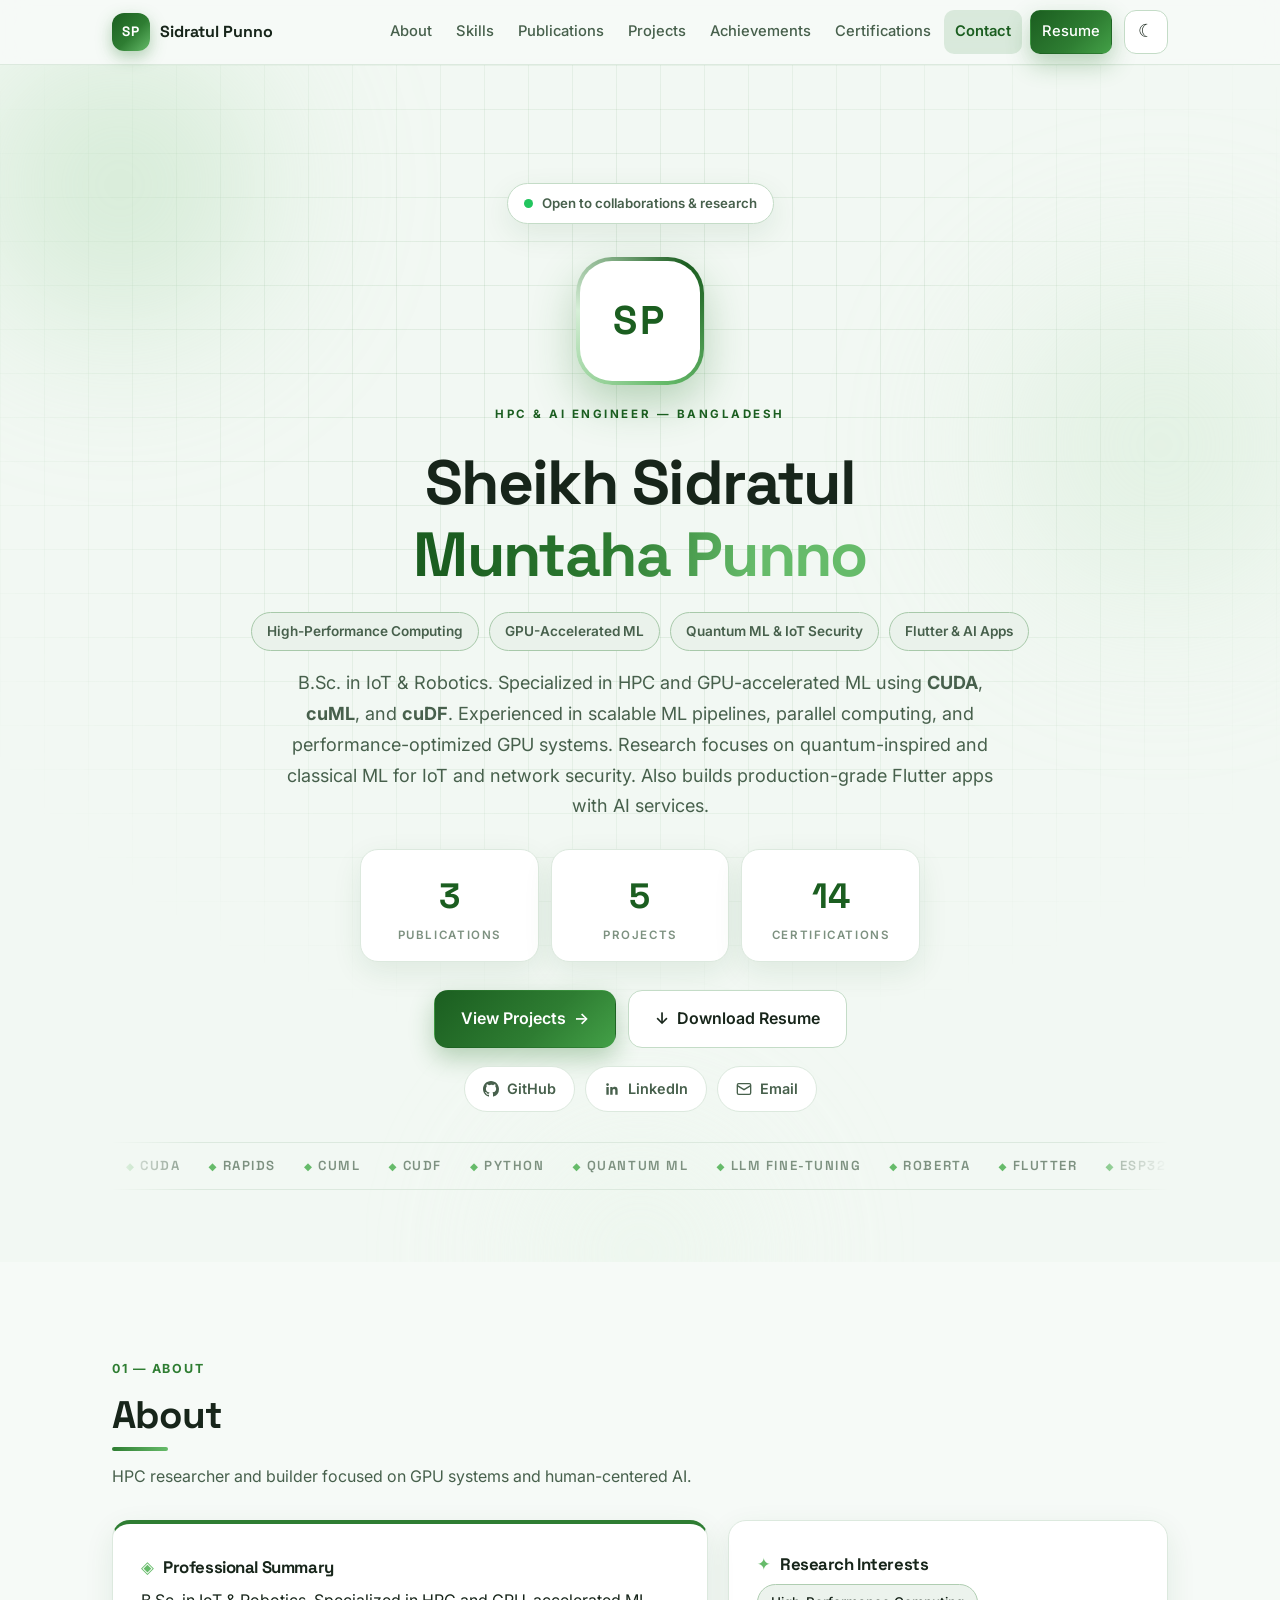
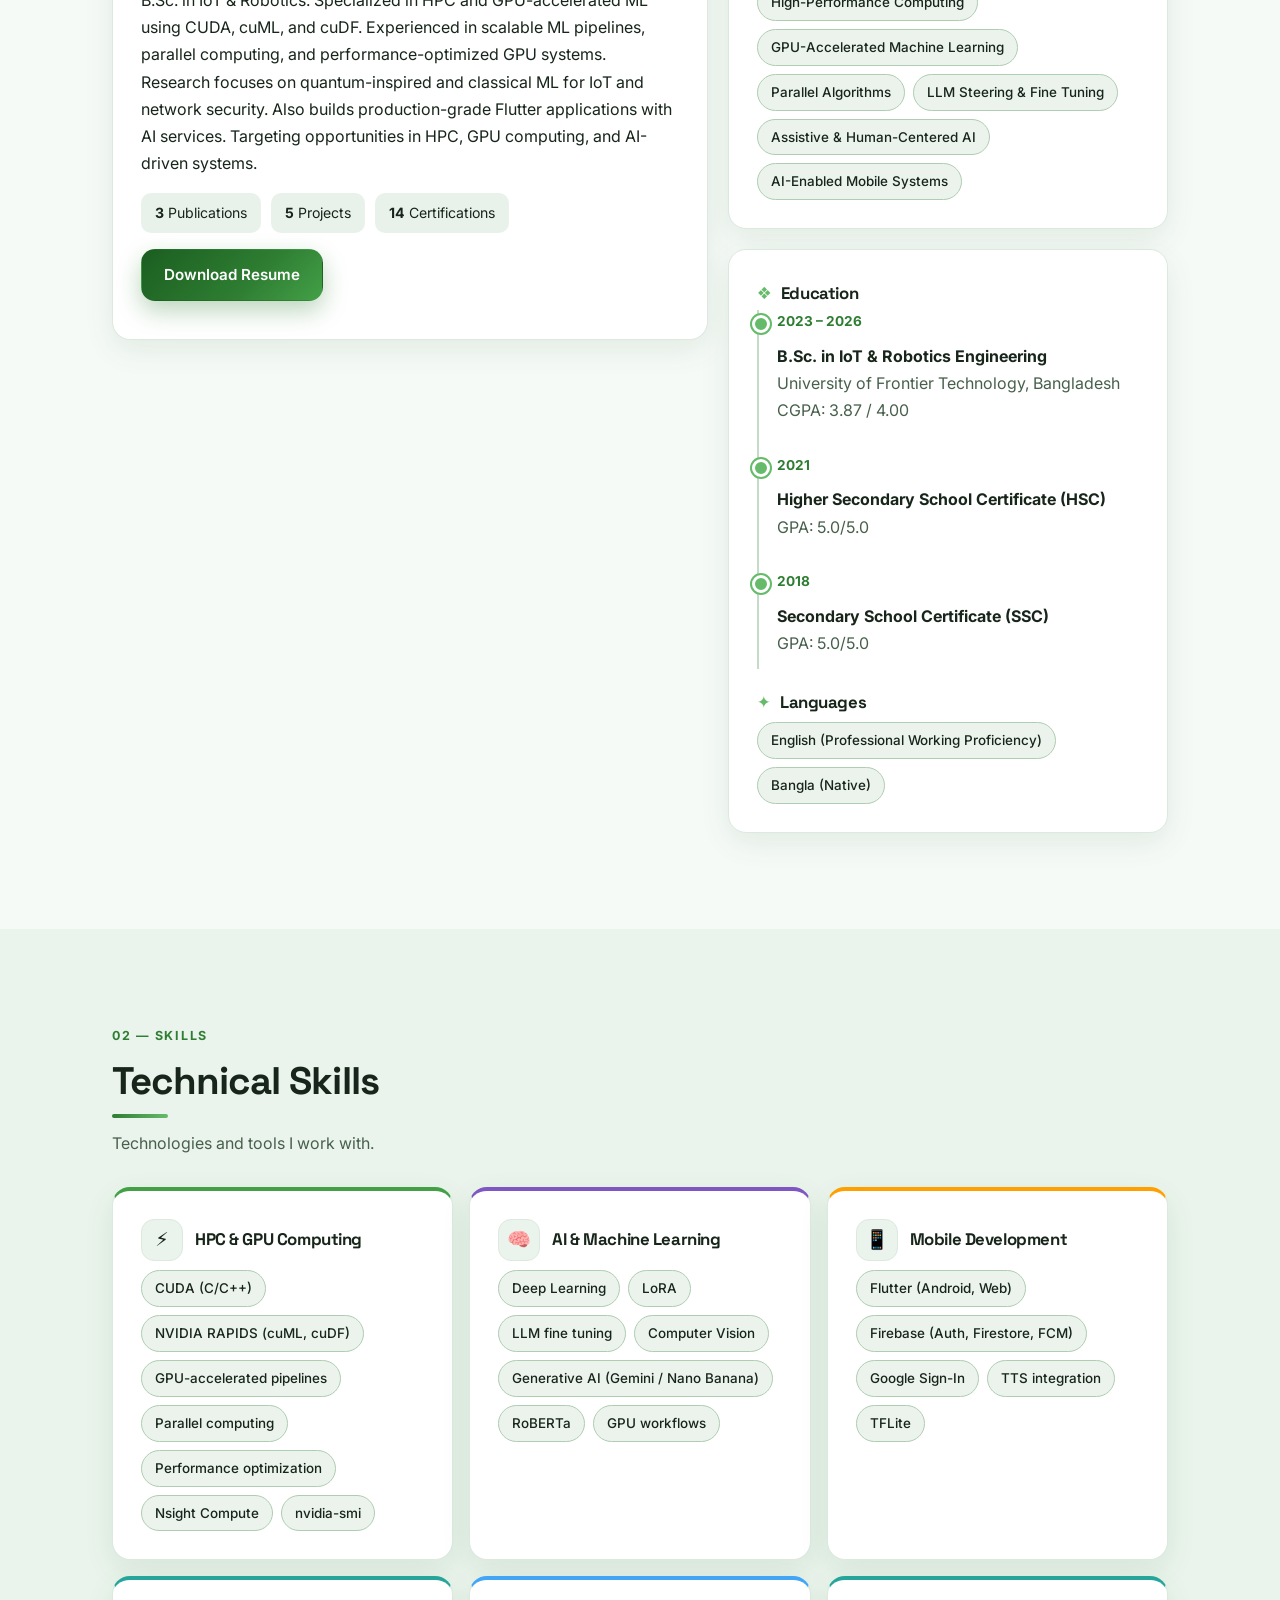
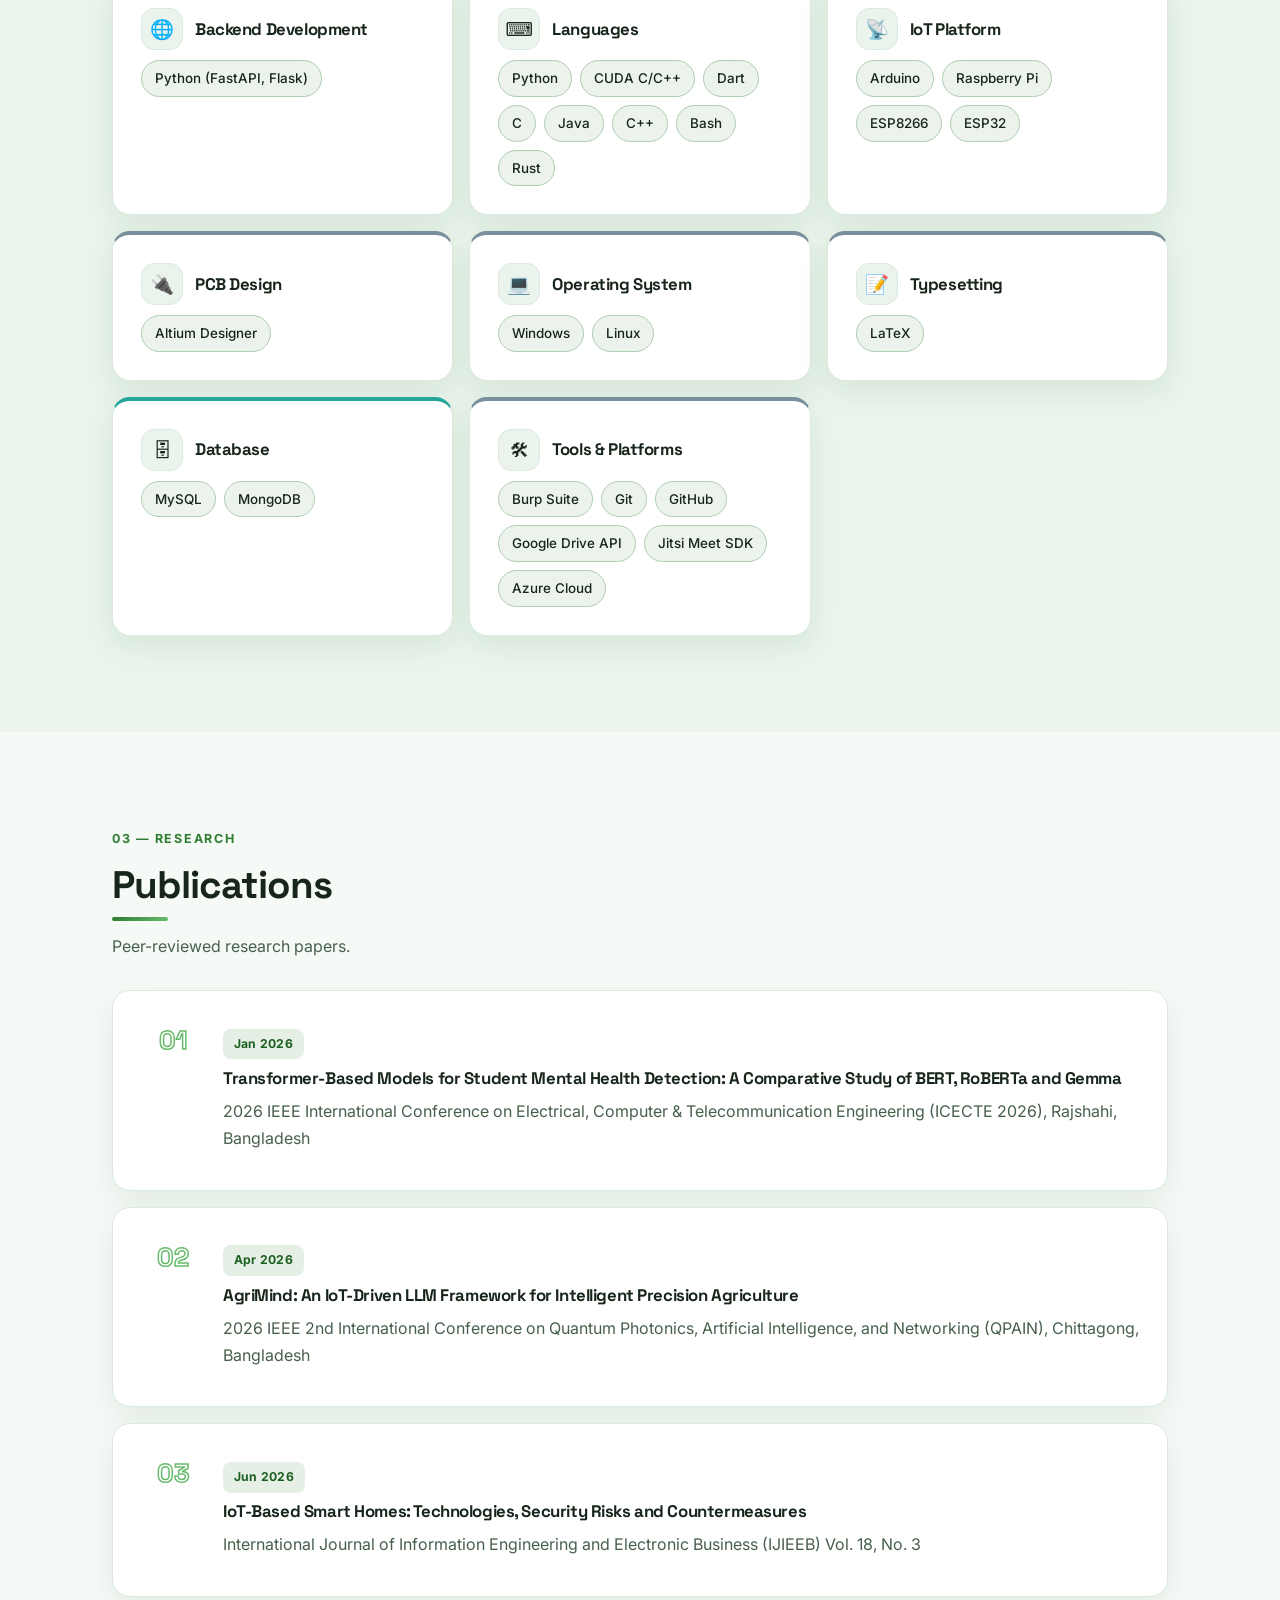
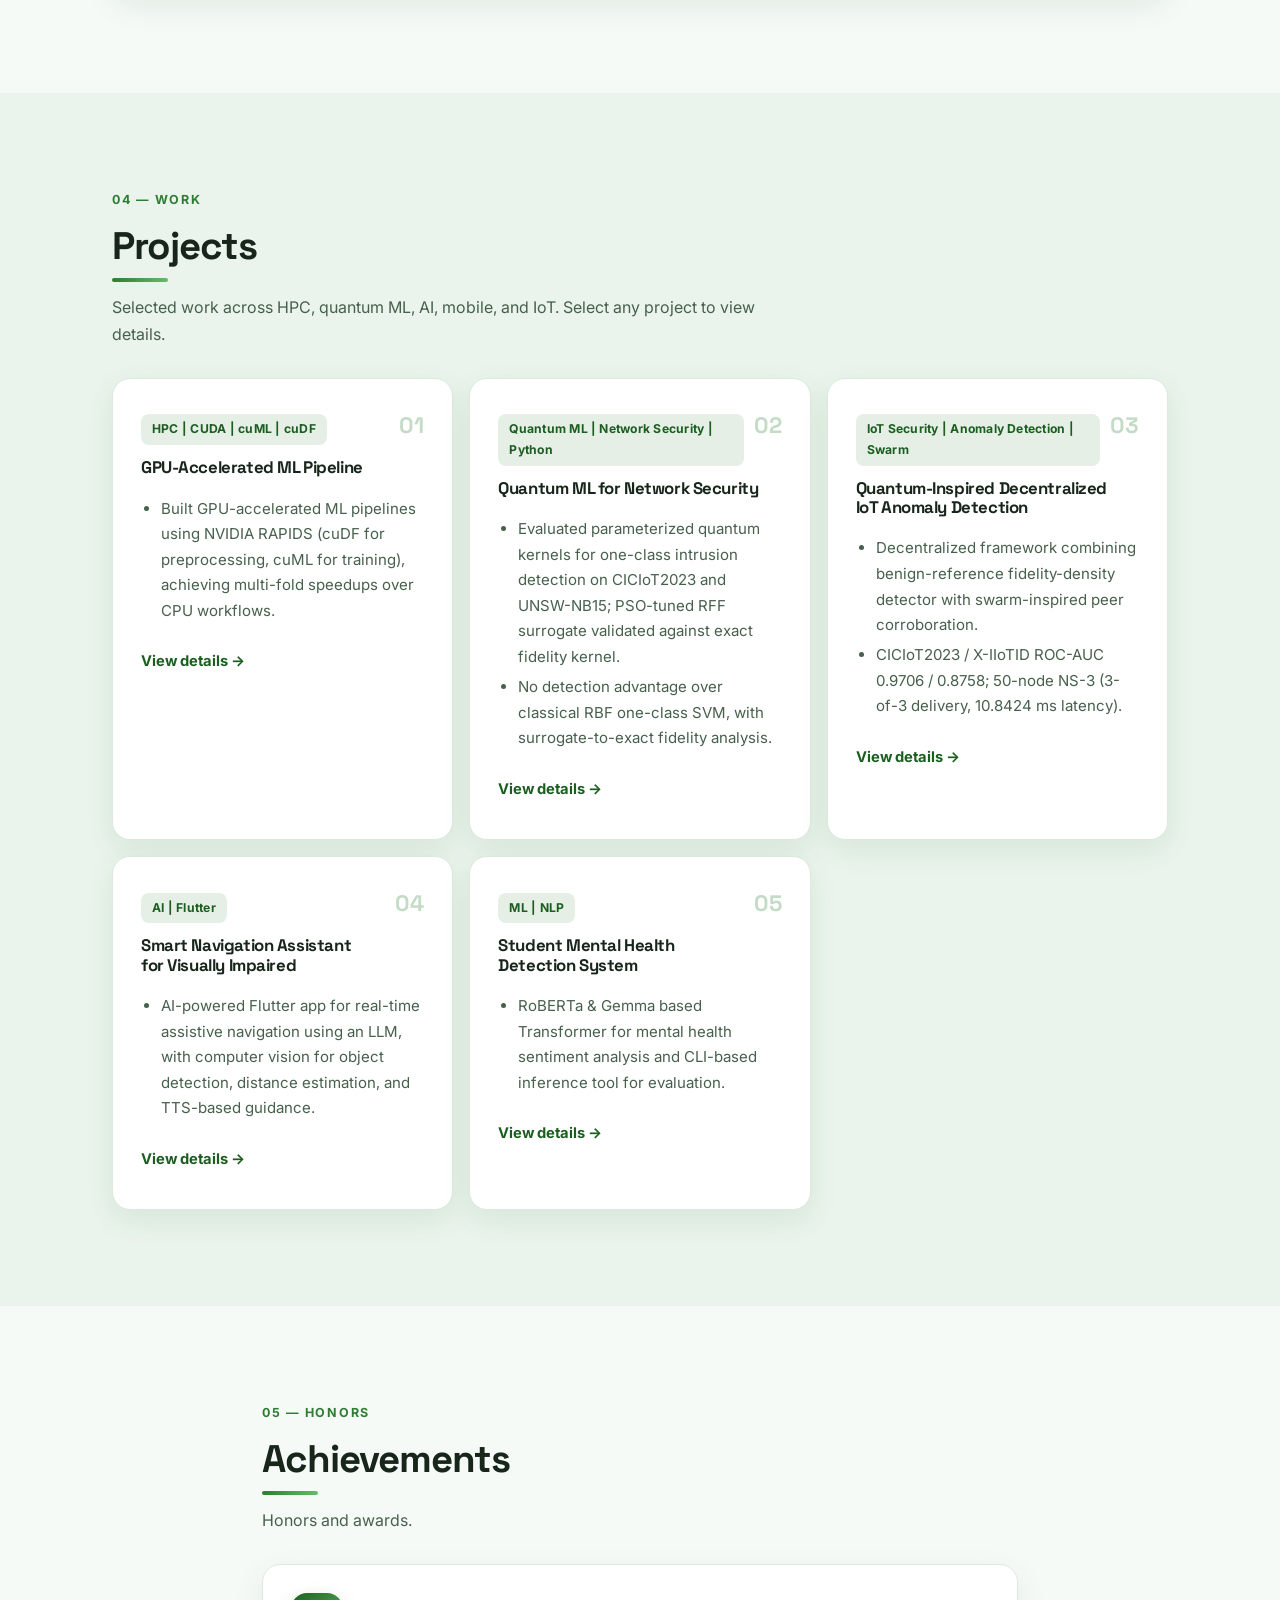
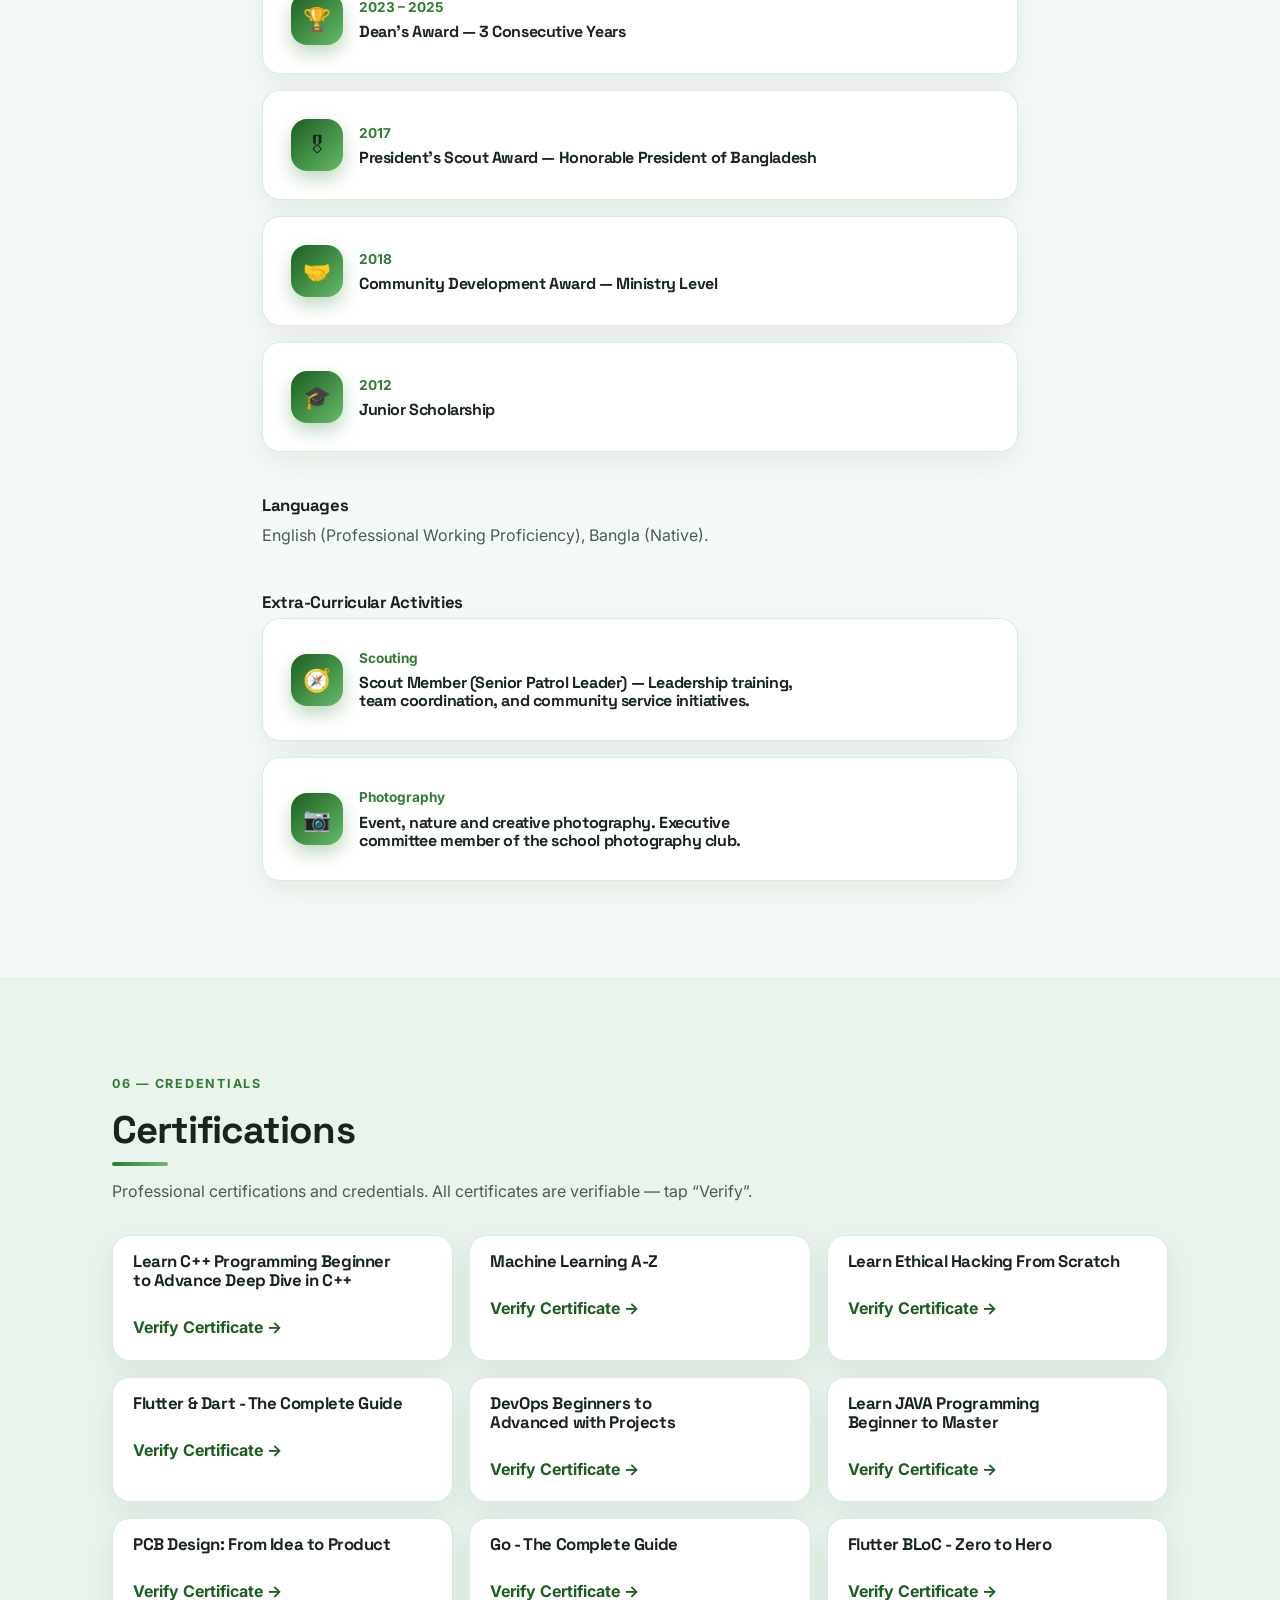
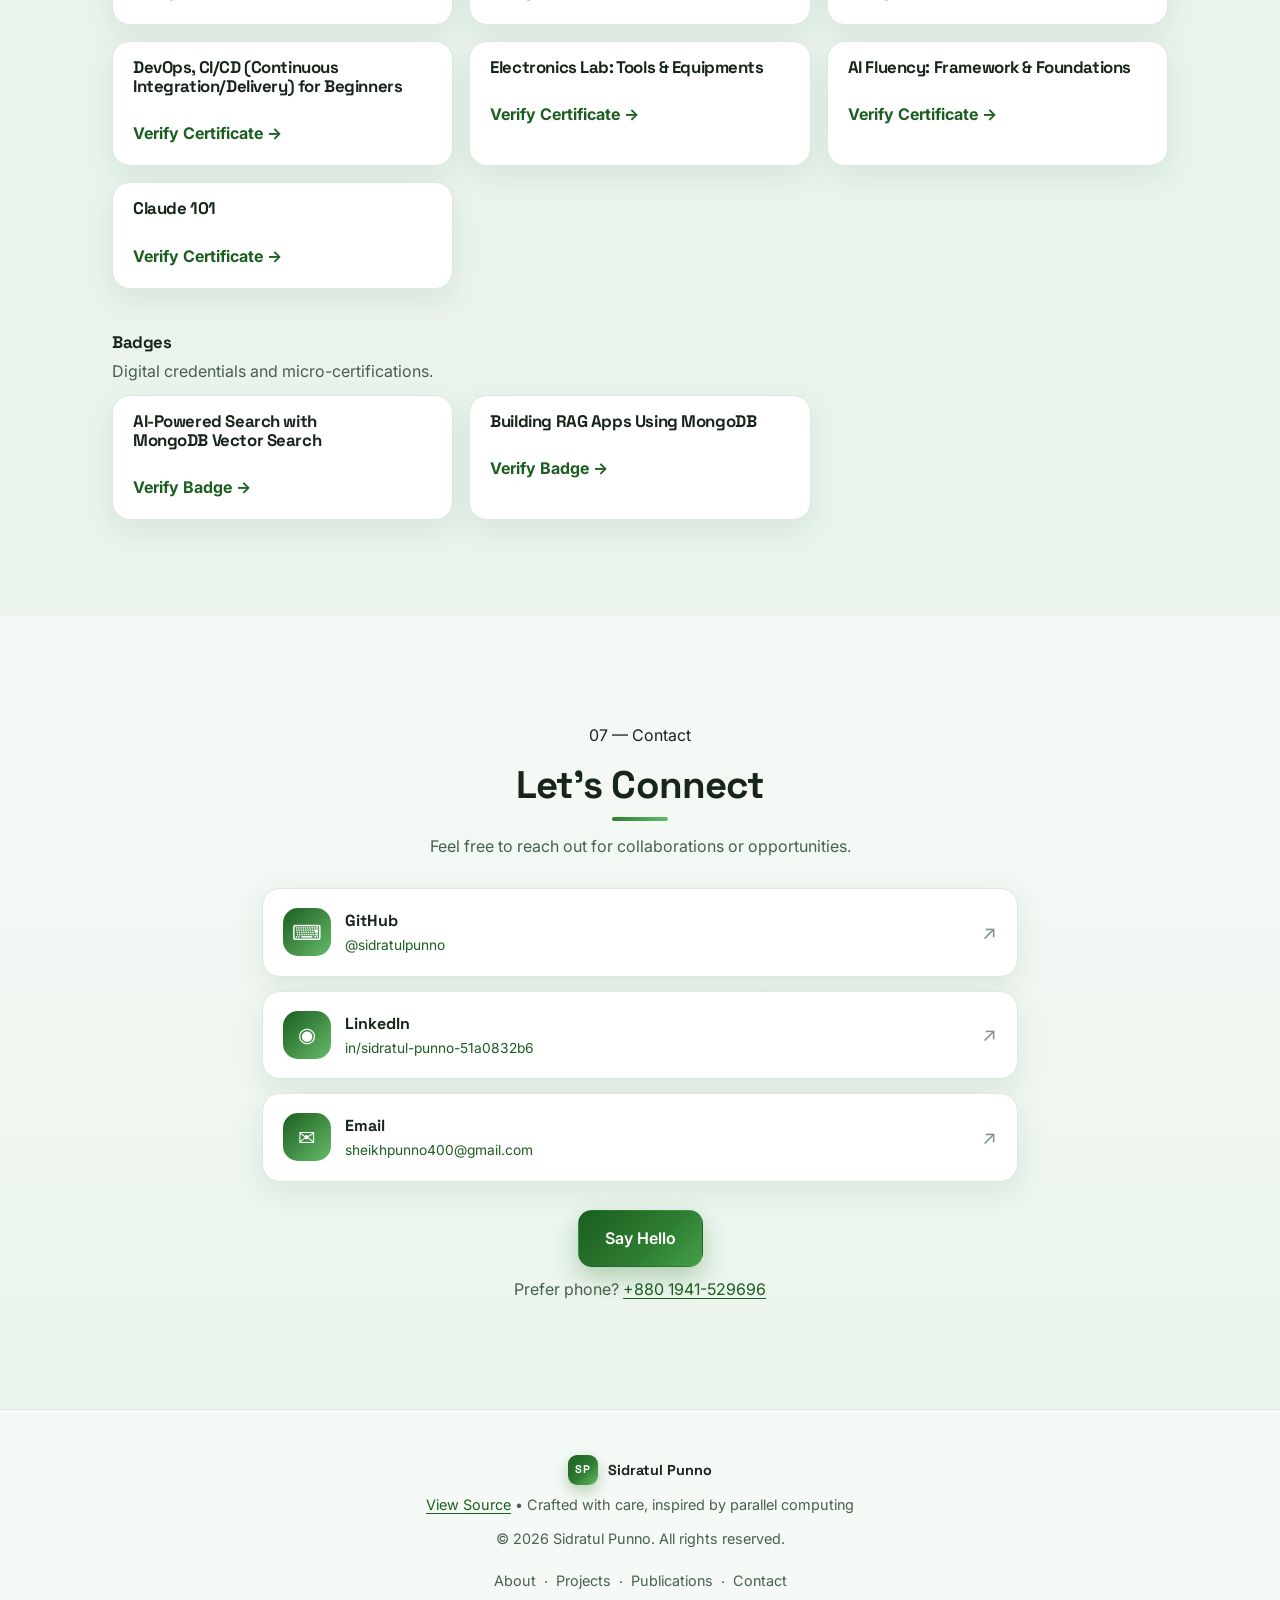
==== commit dcf9aedb: "deploy: 6a0eb61f66ca46cdc559697fcadac7d2e78a08fd" ====
--- a/index.html
+++ b/index.html
@@ -173,7 +173,7 @@
         <dl class="stats" aria-label="Portfolio at a glance">
           <div class="stat"><dd>3</dd><dt>Publications</dt></div>
           <div class="stat"><dd>5</dd><dt>Projects</dt></div>
-          <div class="stat"><dd>11</dd><dt>Certifications</dt></div>
+          <div class="stat"><dd>14</dd><dt>Certifications</dt></div>
         </dl>
 
         <div class="cta-row">
@@ -231,7 +231,7 @@
             <ul class="inline-stats" aria-label="Highlights">
               <li><strong>3</strong> Publications</li>
               <li><strong>5</strong> Projects</li>
-              <li><strong>11</strong> Certifications</li>
+              <li><strong>14</strong> Certifications</li>
             </ul>
             <p><a class="btn btn-primary" href="https://drive.google.com/file/d/1nR40C2p7q3Zfxd9ihVOl7iD_vItlwAI3/view" target="_blank" rel="noopener">Download Resume</a></p>
           </article>
@@ -486,8 +486,18 @@
           </article>
           <article class="card cert">
             <div class="cert-img"><img src="https://udemy-certificate.s3.amazonaws.com/image/UC-0f1e3b5a-f474-48b2-8d9c-35c0511820dd.jpg" alt="Certificate: How to Set Up an Electronics Lab Tools and Equipments" loading="lazy" width="640" height="400" onerror="this.closest('.cert-img').style.display='none'" /></div>
-            <h3>How to Set Up an Electronics Lab: Tools &amp; Equipments</h3>
+            <h3>Electronics Lab: Tools &amp; Equipments</h3>
             <p><a class="verify" href="https://ude.my/UC-0f1e3b5a-f474-48b2-8d9c-35c0511820dd" target="_blank" rel="noopener">Verify Certificate →</a></p>
+          </article>
+          <article class="card cert">
+            <div class="cert-img"><img src="https://i.imgur.com/PdDnZZ1.jpeg" alt="Certificate: AI Fluency Framework and Foundations" loading="lazy" width="640" height="400" onerror="this.closest('.cert-img').style.display='none'" /></div>
+            <h3>AI Fluency: Framework &amp; Foundations</h3>
+            <p><a class="verify" href="https://verify.skilljar.com/c/m3t6rum2y2px" target="_blank" rel="noopener">Verify Certificate →</a></p>
+          </article>
+          <article class="card cert">
+            <div class="cert-img"><img src="https://i.imgur.com/TcxFrKG.jpeg" alt="Certificate: Claude 101" loading="lazy" width="640" height="400" onerror="this.closest('.cert-img').style.display='none'" /></div>
+            <h3>Claude 101</h3>
+            <p><a class="verify" href="https://verify.skilljar.com/c/wfmycoovhkd6" target="_blank" rel="noopener">Verify Certificate →</a></p>
           </article>
         </div>
 
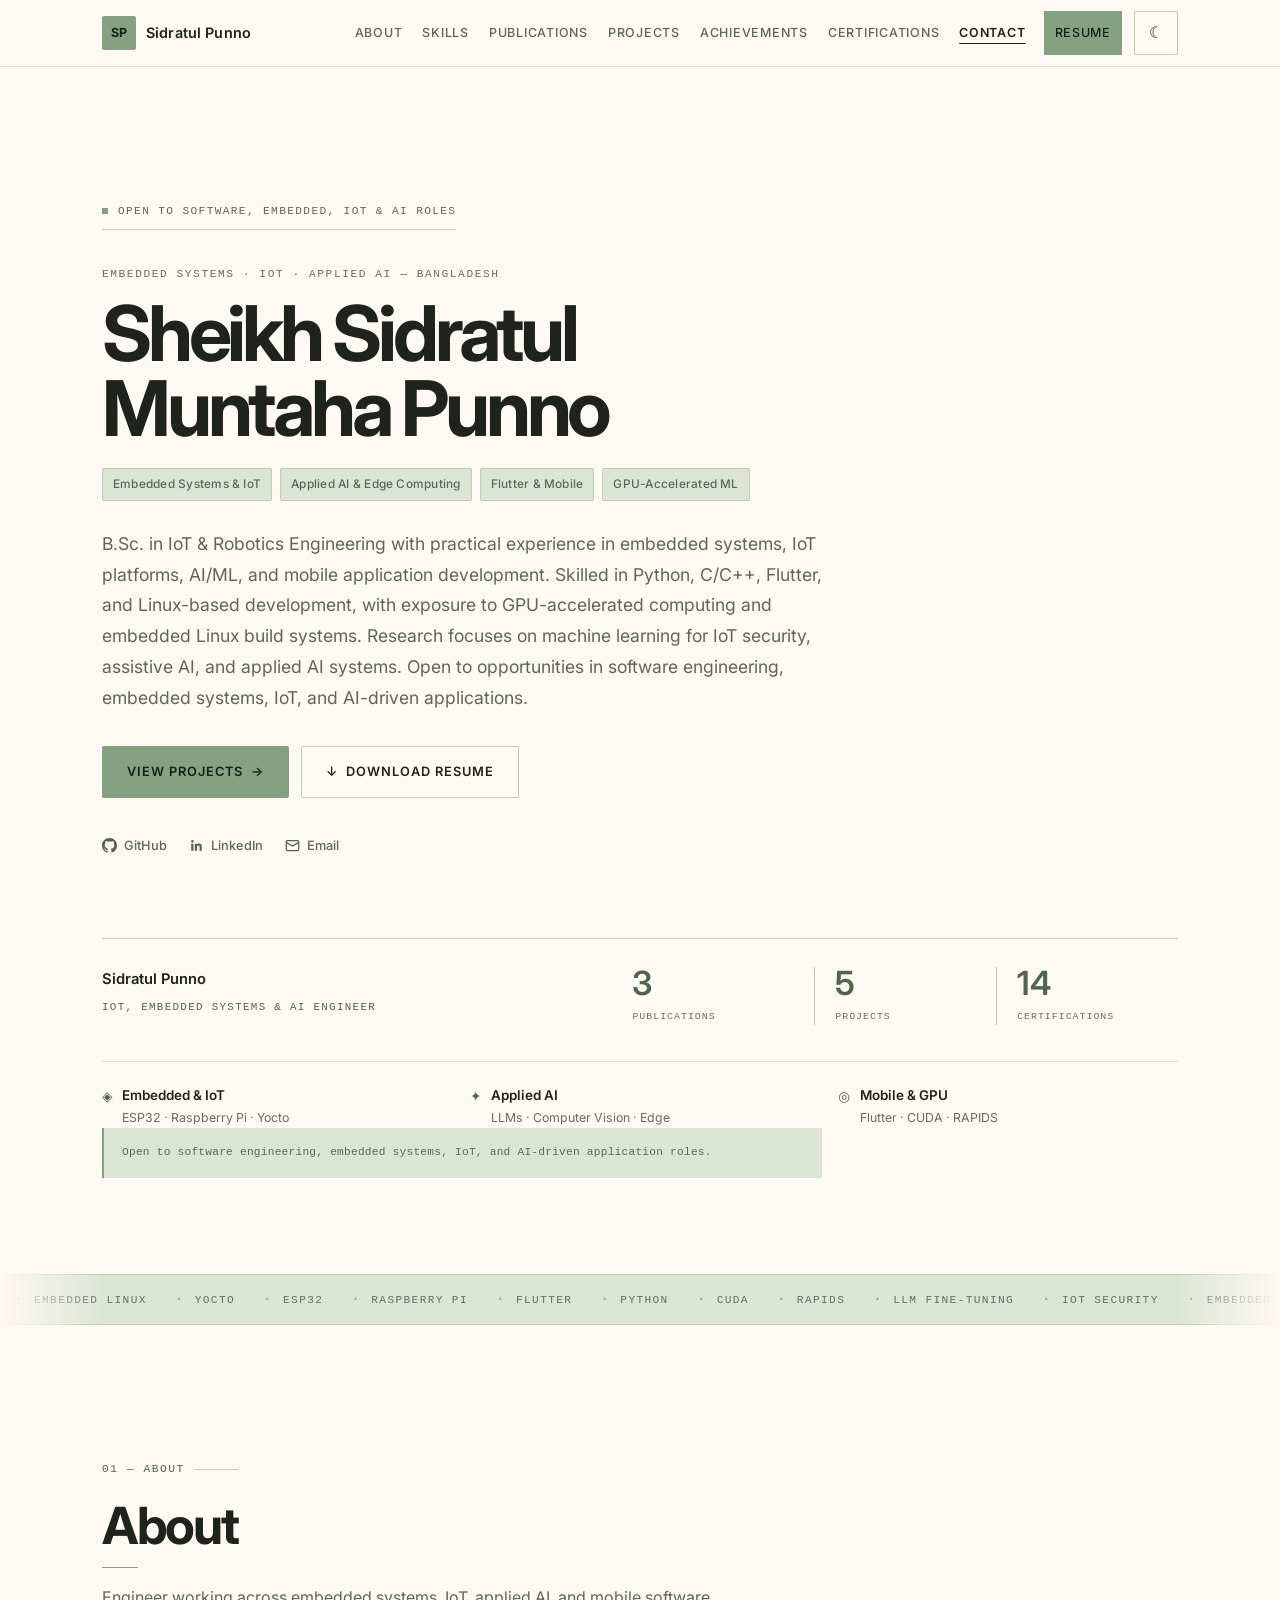
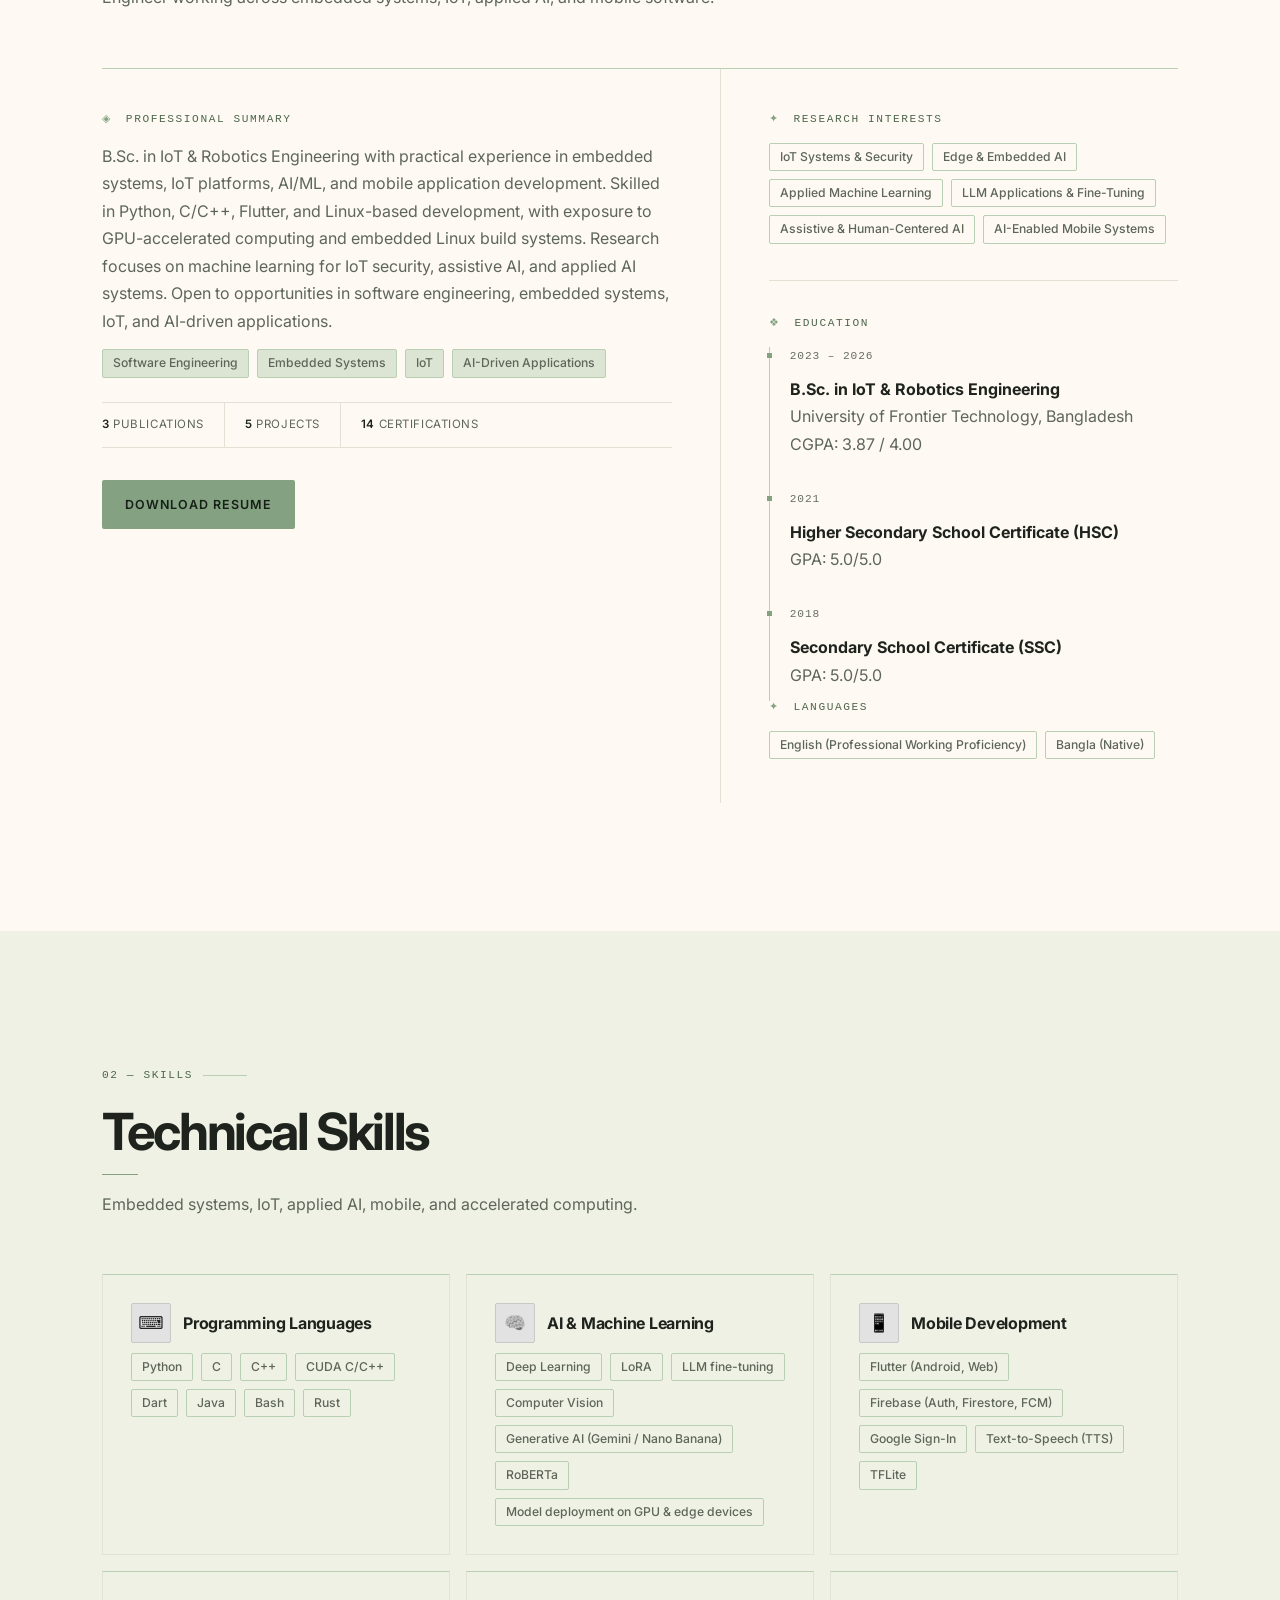
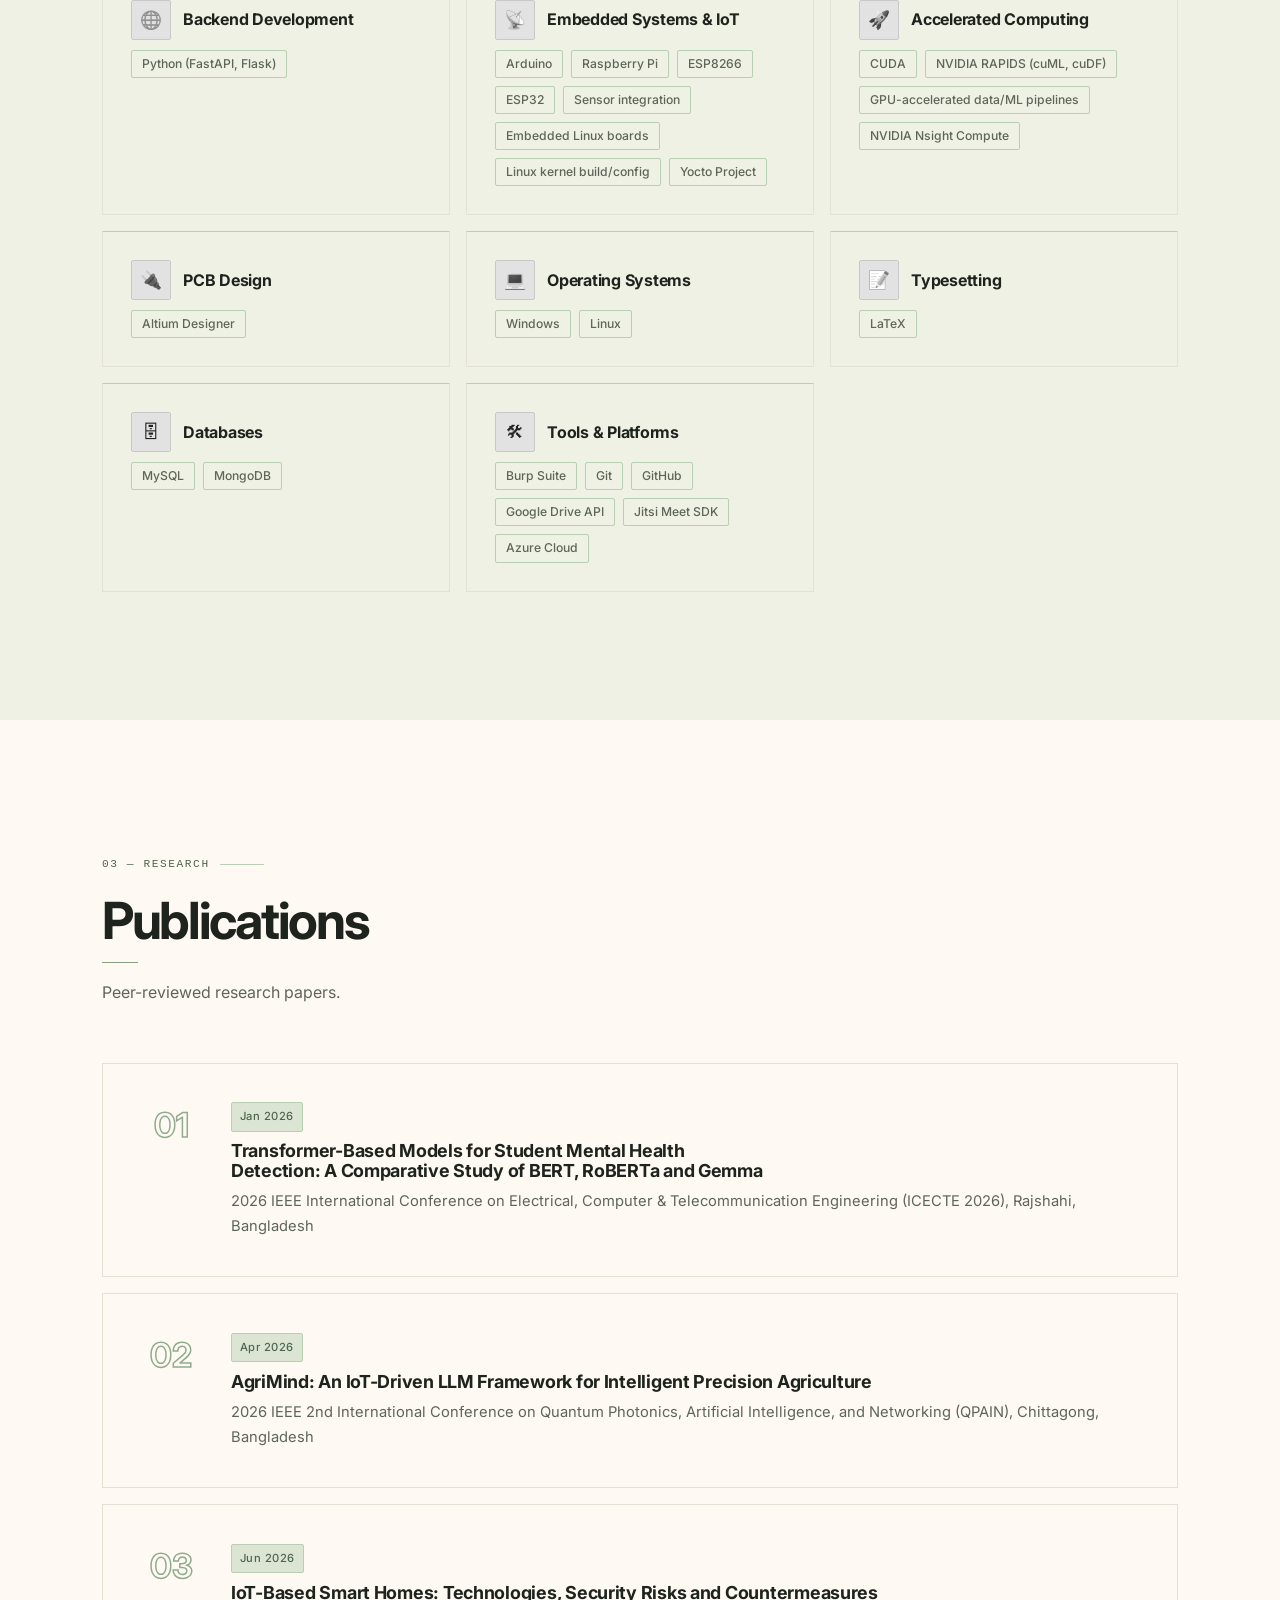
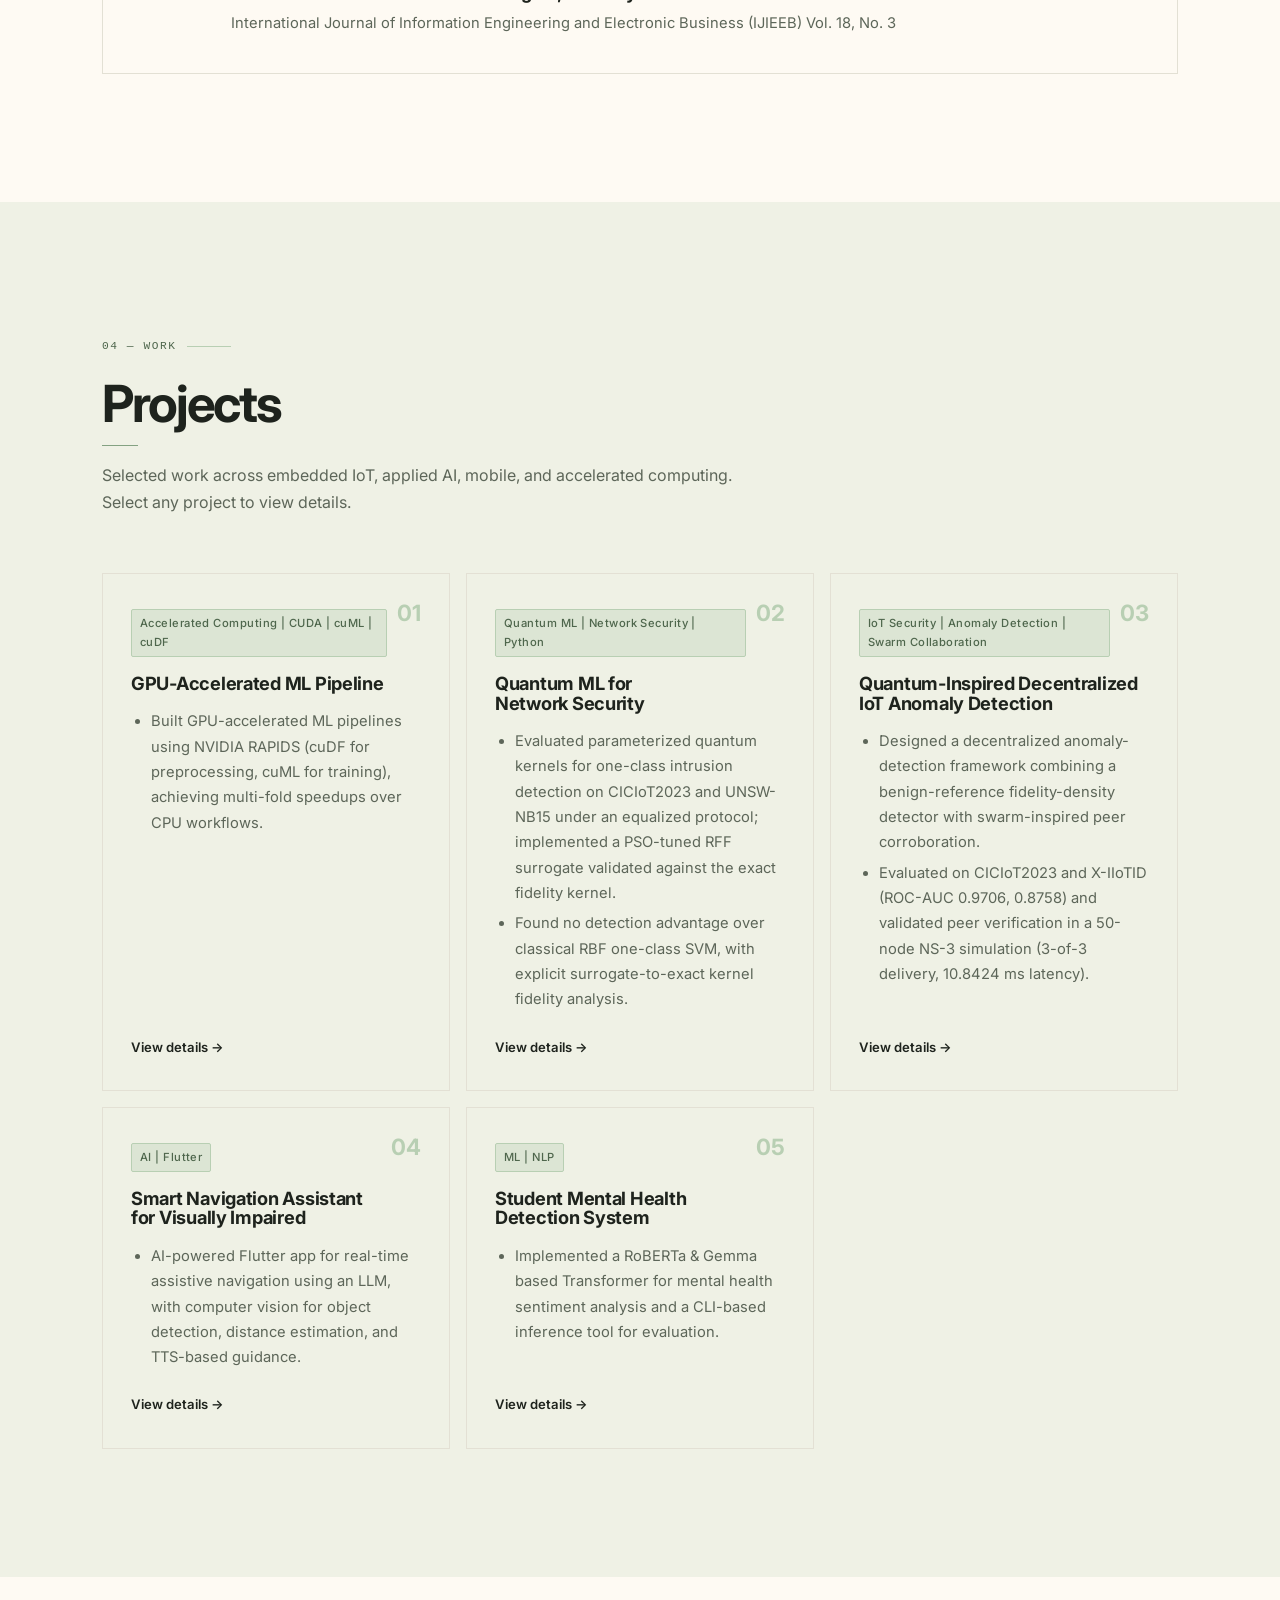
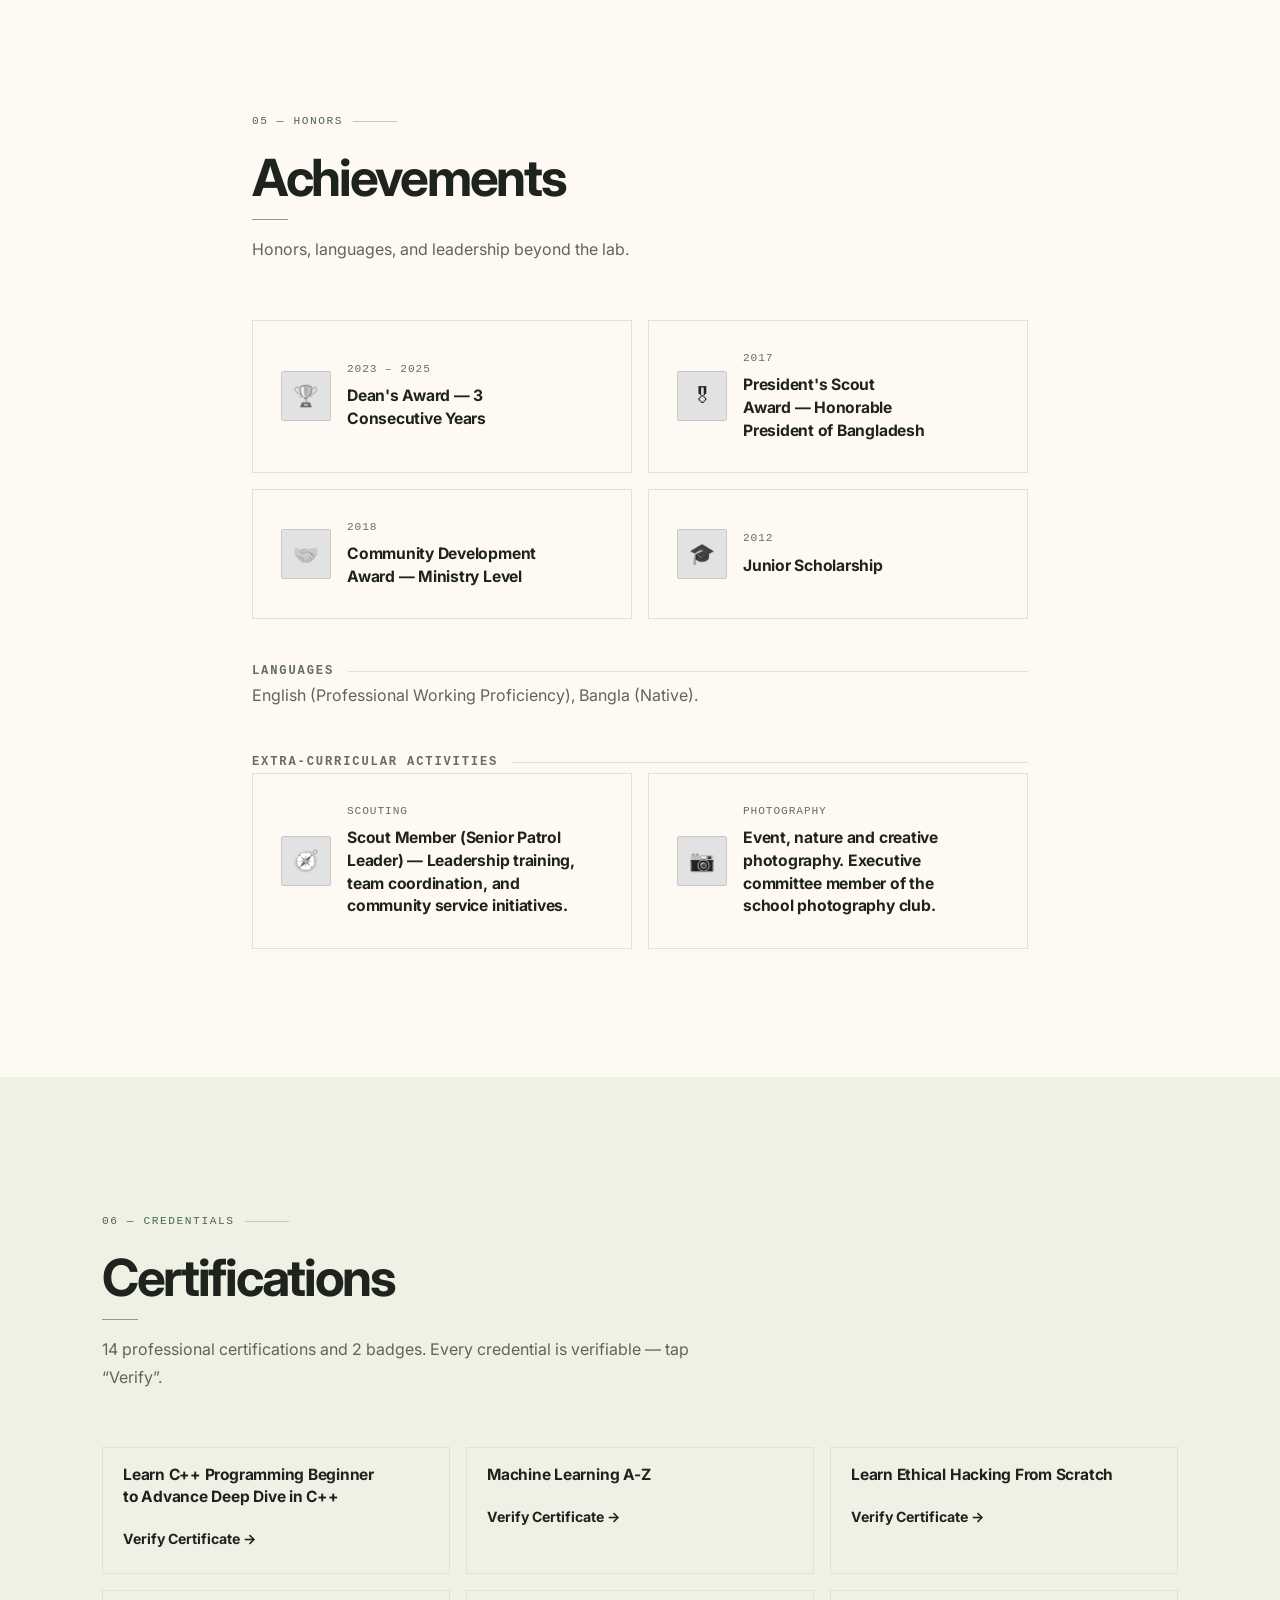
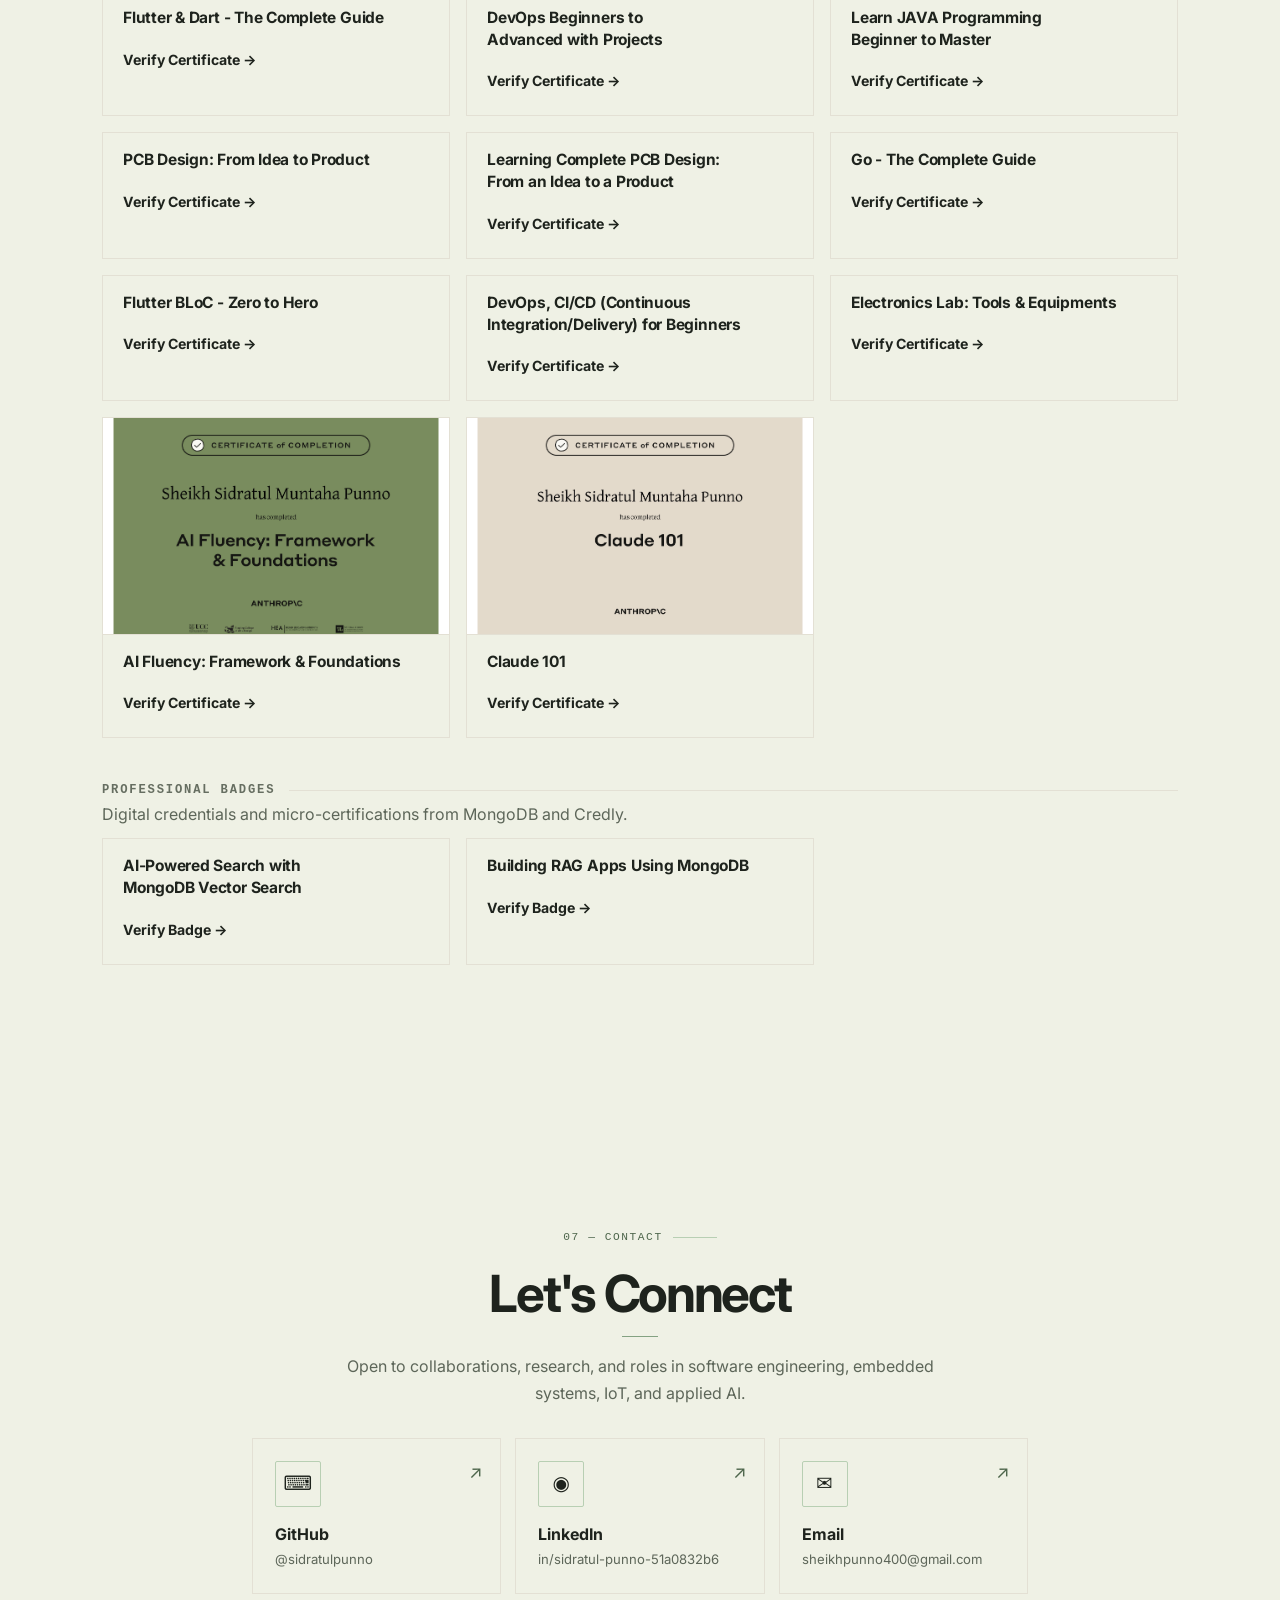
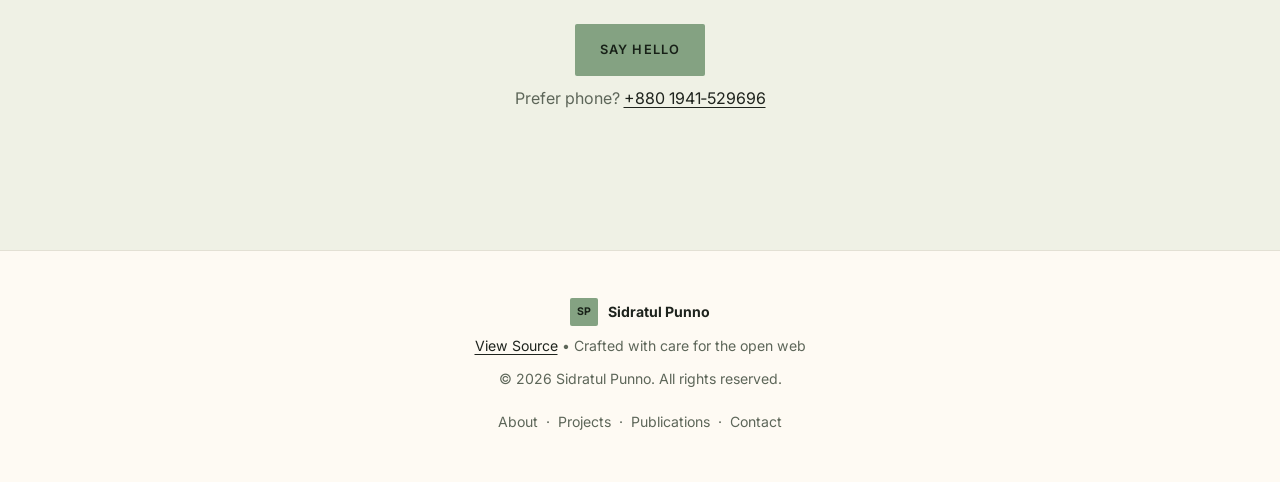
==== commit 373d1d03: "deploy: e0067432e07a72e18ebd05b754898ba42af579a5" ====
--- a/index.html
+++ b/index.html
@@ -5,9 +5,9 @@
   <meta name="viewport" content="width=device-width, initial-scale=1.0, viewport-fit=cover" />
   <meta http-equiv="X-UA-Compatible" content="IE=edge" />
 
-  <title>Sheikh Sidratul Muntaha Punno | HPC &amp; AI Engineer — CUDA, GPU ML, Flutter</title>
-  <meta name="description" content="Portfolio of Sheikh Sidratul Muntaha Punno, B.Sc. in IoT & Robotics specializing in HPC and GPU-accelerated ML (CUDA, cuML, cuDF). Quantum-inspired ML for IoT and network security, scalable ML pipelines, Flutter AI apps. 3 publications, 5 projects." />
-  <meta name="keywords" content="Sheikh Sidratul Muntaha Punno, HPC Engineer, GPU Computing, CUDA, NVIDIA RAPIDS, cuML, cuDF, Quantum Machine Learning, Network Security, IoT Security, LLM Fine Tuning, RoBERTa, Flutter Developer, Bangladesh, IEEE publication" />
+  <title>Sheikh Sidratul Muntaha Punno | IoT &amp; Embedded AI Engineer</title>
+  <meta name="description" content="Portfolio of Sheikh Sidratul Muntaha Punno — IoT &amp; Robotics engineer working across embedded systems, applied AI/ML, Flutter, Linux/Yocto, and GPU-accelerated computing. IEEE published." />
+  <meta name="keywords" content="Sheikh Sidratul Muntaha Punno, Sidratul Punno, IoT Engineer, Embedded Systems Engineer, Embedded Linux, Yocto Project, Edge AI, ESP32, ESP8266, Raspberry Pi, Arduino, AI Engineer, Machine Learning, LLM Fine-Tuning, Computer Vision, Flutter Developer, CUDA, NVIDIA RAPIDS, IoT Security, Bangladesh" />
   <meta name="author" content="Sheikh Sidratul Muntaha Punno" />
   <meta name="robots" content="index, follow, max-image-preview:large, max-snippet:-1" />
   <meta name="revisit-after" content="7 days" />
@@ -16,30 +16,39 @@
 
   <meta property="og:type" content="profile" />
   <meta property="og:site_name" content="Sidratul Punno — Portfolio" />
-  <meta property="og:title" content="Sheikh Sidratul Muntaha Punno | HPC & AI Engineer" />
-  <meta property="og:description" content="HPC & GPU-accelerated ML: CUDA, RAPIDS, quantum-inspired ML for IoT and network security, transformer NLP research, Flutter AI apps. IEEE published. View projects, publications, certifications." />
+  <meta property="og:title" content="Sheikh Sidratul Muntaha Punno | IoT, Embedded Systems &amp; AI Engineer" />
+  <meta property="og:description" content="B.Sc. in IoT &amp; Robotics. Embedded systems, IoT platforms, applied AI/ML, Flutter, Linux/Yocto, and GPU-accelerated computing. 3 IEEE publications, 5 projects, 14 certifications." />
   <meta property="og:url" content="https://sidratulpunno.github.io/portfolio/" />
   <meta property="og:image" content="https://sidratulpunno.github.io/portfolio/assets/og-cover.png" />
-  <meta property="og:image:alt" content="Portfolio cover — Sheikh Sidratul Muntaha Punno, HPC and AI Engineer" />
+  <meta property="og:image:alt" content="Portfolio cover — Sheikh Sidratul Muntaha Punno, IoT, Embedded Systems and AI Engineer" />
   <meta property="og:locale" content="en_US" />
   <meta property="profile:first_name" content="Sheikh Sidratul Muntaha" />
   <meta property="profile:last_name" content="Punno" />
 
   <meta name="twitter:card" content="summary_large_image" />
-  <meta name="twitter:title" content="Sheikh Sidratul Muntaha Punno | HPC & AI Engineer" />
-  <meta name="twitter:description" content="CUDA • RAPIDS • Quantum ML • Network Security • LLM fine-tuning • Flutter • IoT. IEEE published researcher. Explore projects and publications." />
+  <meta name="twitter:title" content="Sheikh Sidratul Muntaha Punno | IoT, Embedded Systems &amp; AI Engineer" />
+  <meta name="twitter:description" content="Embedded systems • IoT • Edge AI • Flutter • Linux/Yocto • CUDA. IEEE-published researcher building practical AI-driven systems." />
   <meta name="twitter:image" content="https://sidratulpunno.github.io/portfolio/assets/og-cover.png" />
 
-  <meta name="theme-color" content="#F5FAF6" media="(prefers-color-scheme: light)" />
-  <meta name="theme-color" content="#0E1510" media="(prefers-color-scheme: dark)" />
+  <meta name="theme-color" content="#FEFAF3" media="(prefers-color-scheme: light)" />
+  <meta name="theme-color" content="#181A16" media="(prefers-color-scheme: dark)" />
   <meta name="color-scheme" content="light dark" />
+  <script>
+    (function () {
+      try {
+        if (localStorage.getItem('sp-theme') === 'dark') {
+          document.documentElement.setAttribute('data-theme', 'dark');
+        }
+      } catch (e) {}
+    })();
+  </script>
   <link rel="icon" type="image/svg+xml" href="./assets/favicon.svg" />
   <link rel="apple-touch-icon" href="./assets/favicon.svg" />
   <link rel="manifest" href="./manifest.webmanifest" />
 
   <link rel="preconnect" href="https://fonts.googleapis.com" />
   <link rel="preconnect" href="https://fonts.gstatic.com" crossorigin />
-  <link href="https://fonts.googleapis.com/css2?family=Inter:wght@400;500;600;700&family=Space+Grotesk:wght@500;600;700&display=swap" rel="stylesheet" />
+  <link href="https://fonts.googleapis.com/css2?family=Inter:wght@400;500;600;700;800&display=swap" rel="stylesheet" />
 
   <link rel="stylesheet" href="./styles.css" />
 
@@ -52,8 +61,8 @@
         "@id": "https://sidratulpunno.github.io/portfolio/#person",
         "name": "Sheikh Sidratul Muntaha Punno",
         "alternateName": "Sidratul Punno",
-        "jobTitle": "HPC & AI Engineer",
-        "description": "B.Sc. in IoT & Robotics. Specialized in HPC and GPU-accelerated ML using CUDA, cuML, and cuDF. Experienced in scalable ML pipelines, parallel computing, and performance-optimized GPU systems. Research focuses on quantum-inspired and classical ML for IoT and network security. Also builds production-grade Flutter applications with AI services.",
+        "jobTitle": "IoT, Embedded Systems & AI Engineer",
+        "description": "B.Sc. in IoT & Robotics Engineering with practical experience in embedded systems, IoT platforms, AI/ML, and mobile application development. Skilled in Python, C/C++, Flutter, and Linux-based development, with exposure to GPU-accelerated computing and embedded Linux build systems. Research focuses on machine learning for IoT security, assistive AI, and applied AI systems. Open to opportunities in software engineering, embedded systems, IoT, and AI-driven applications.",
         "email": "mailto:sheikhpunno400@gmail.com",
         "telephone": "+8801941529696",
         "url": "https://sidratulpunno.github.io/portfolio/",
@@ -66,18 +75,37 @@
           "@type": "CollegeOrUniversity",
           "name": "University of Frontier Technology, Bangladesh"
         },
-        "knowsAbout": ["High-Performance Computing","CUDA C/C++","NVIDIA RAPIDS","cuML","cuDF","Nsight Compute","Parallel Computing","Quantum Machine Learning","Network Security","IoT Security","Deep Learning","LLM Fine Tuning","LoRA","Computer Vision","RoBERTa","Flutter","Firebase","FastAPI","Flask","Arduino","ESP32","ESP8266","Raspberry Pi","Altium Designer","MySQL","MongoDB"],
+        "knowsAbout": ["Embedded Systems","IoT Platforms","Edge AI","Embedded Linux","Yocto Project","Linux Kernel Build","Sensor Integration","Arduino","ESP32","ESP8266","Raspberry Pi","Python","C","C++","CUDA C/C++","Dart","Java","Bash","Rust","Machine Learning","Deep Learning","LLM Fine-Tuning","LoRA","Computer Vision","Generative AI","RoBERTa","Model Deployment","CUDA","NVIDIA RAPIDS","cuML","cuDF","Nsight Compute","Flutter","Firebase","FastAPI","Flask","Altium Designer","MySQL","MongoDB","LaTeX","Burp Suite","Git","Azure"],
         "hasCredential": [
+          {"@type": "EducationalOccupationalCredential","name": "Learn C++ Programming Beginner to Advance Deep Dive in C++ — Udemy","url": "https://ude.my/UC-780d24b1-eedd-4870-a91e-a4a74f4f6e9f"},
           {"@type": "EducationalOccupationalCredential","name": "Machine Learning A-Z — Udemy","url": "https://ude.my/UC-c6847dd9-c135-4118-a95c-620c3b6bb3c2"},
+          {"@type": "EducationalOccupationalCredential","name": "Learn Ethical Hacking From Scratch — Udemy","url": "https://ude.my/UC-a247b4da-dede-4368-ab73-4ad280ee5ef7"},
           {"@type": "EducationalOccupationalCredential","name": "Flutter & Dart - The Complete Guide — Udemy","url": "https://ude.my/UC-d38b33f6-9674-40b2-a319-cd64643928b5"},
+          {"@type": "EducationalOccupationalCredential","name": "DevOps Beginners to Advanced with Projects — Udemy","url": "https://ude.my/UC-0dafc0e6-892b-4117-a750-badce1091708"},
+          {"@type": "EducationalOccupationalCredential","name": "Learn JAVA Programming Beginner to Master — Udemy","url": "https://ude.my/UC-c2d008d1-2cfd-4723-b0e4-c0ae0630ca43"},
+          {"@type": "EducationalOccupationalCredential","name": "PCB Design: From Idea to Product — Udemy","url": "https://ude.my/UC-9df4d3f1-2eeb-4245-a158-8884d6ff4f73"},
+          {"@type": "EducationalOccupationalCredential","name": "Go - The Complete Guide — Udemy","url": "https://ude.my/UC-560066ed-eb42-4323-b4c6-0dc4f42e23f3"},
+          {"@type": "EducationalOccupationalCredential","name": "Flutter BLoC - Zero to Hero — Udemy","url": "https://ude.my/UC-d6cc5e44-2608-4cc7-9596-81d6c3d91305"},
+          {"@type": "EducationalOccupationalCredential","name": "Learning Complete PCB Design: From an Idea to a Product — Udemy","url": "https://ude.my/UC-9df4d3f1-2eeb-4245-a158-8884d6ff4f73"},
+          {"@type": "EducationalOccupationalCredential","name": "DevOps, CI/CD (Continuous Integration/Delivery) for Beginners — Udemy","url": "https://ude.my/UC-5a2f1bbf-d4d8-4b75-a1d2-6b4d79ba800e"},
+          {"@type": "EducationalOccupationalCredential","name": "How to Set Up an Electronics Lab: Tools & Equipments — Udemy","url": "https://ude.my/UC-0f1e3b5a-f474-48b2-8d9c-35c0511820dd"},
+          {"@type": "EducationalOccupationalCredential","name": "AI Fluency: Framework & Foundations","url": "https://verify.skilljar.com/c/m3t6rum2y2px"},
+          {"@type": "EducationalOccupationalCredential","name": "Claude 101","url": "https://verify.skilljar.com/c/wfmycoovhkd6"},
+          {"@type": "EducationalOccupationalCredential","name": "Building AI-Powered Search with MongoDB Vector Search — Credly","url": "https://www.credly.com/badges/c7dc30b0-da8a-4a72-a75b-f43fabb6c4e5"},
           {"@type": "EducationalOccupationalCredential","name": "Building RAG Apps Using MongoDB — Credly","url": "https://www.credly.com/badges/70617833-ec67-4564-bd8b-786a4c6ad97c"}
+        ],
+        "award": [
+          "Dean's Award — 3 consecutive years (2023–2025)",
+          "President's Scout Award — Honorable President of Bangladesh (2017)",
+          "Community Development Award — Ministry Level (2018)",
+          "Junior Scholarship (2012)"
         ]
       },
       {
         "@type": "WebSite",
         "@id": "https://sidratulpunno.github.io/portfolio/#website",
         "url": "https://sidratulpunno.github.io/portfolio/",
-        "name": "Sidratul Punno — HPC & AI Engineer Portfolio",
+        "name": "Sidratul Punno — IoT, Embedded Systems & AI Engineer Portfolio",
         "author": {"@id": "https://sidratulpunno.github.io/portfolio/#person"},
         "inLanguage": "en"
       },
@@ -106,18 +134,19 @@
         "@type": "ItemList",
         "name": "Selected Projects",
         "itemListElement": [
-          {"@type": "SoftwareSourceCode","position": 1,"name": "GPU-Accelerated ML Pipeline","programmingLanguage": ["CUDA","Python"],"description": "GPU-accelerated ML pipelines using NVIDIA RAPIDS (cuDF for preprocessing, cuML for training), multi-fold speedups over CPU workflows."},
-          {"@type": "SoftwareSourceCode","position": 2,"name": "Quantum ML for Network Security","programmingLanguage": ["Python"],"description": "Parameterized quantum kernels for one-class intrusion detection on CICIoT2023 and UNSW-NB15; PSO-tuned RFF surrogate validated against exact fidelity kernel."},
-          {"@type": "SoftwareSourceCode","position": 3,"name": "Quantum-Inspired Decentralized IoT Anomaly Detection","programmingLanguage": ["Python"],"description": "Decentralized anomaly detection with benign-reference fidelity-density detector and swarm peer corroboration; ROC-AUC 0.9706/0.8758, 50-node NS-3 validation."},
-          {"@type": "SoftwareSourceCode","position": 4,"name": "Smart Navigation Assistant for Visually Impaired","programmingLanguage": ["Dart","Python"],"description": "AI-powered Flutter app for real-time assistive navigation with LLM, object detection, distance estimation, TTS guidance."},
-          {"@type": "SoftwareSourceCode","position": 5,"name": "Student Mental Health Detection System","programmingLanguage": ["Python"],"description": "RoBERTa and Gemma transformer for mental health sentiment analysis with CLI inference tool."}
+          {"@type": "SoftwareSourceCode","position": 1,"name": "GPU-Accelerated ML Pipeline","programmingLanguage": ["CUDA","Python"],"description": "GPU-accelerated ML pipelines using NVIDIA RAPIDS (cuDF for preprocessing, cuML for training), achieving multi-fold speedups over CPU workflows."},
+          {"@type": "SoftwareSourceCode","position": 2,"name": "Quantum ML for Network Security","programmingLanguage": ["Python"],"description": "Parameterized quantum kernels for one-class intrusion detection on CICIoT2023 and UNSW-NB15 under an equalized protocol; PSO-tuned RFF surrogate validated against the exact fidelity kernel."},
+          {"@type": "SoftwareSourceCode","position": 3,"name": "Quantum-Inspired Decentralized IoT Anomaly Detection","programmingLanguage": ["Python"],"description": "Decentralized anomaly-detection framework combining a benign-reference fidelity-density detector with swarm-inspired peer corroboration; evaluated on CICIoT2023 and X-IIoTID and validated in a 50-node NS-3 simulation."},
+          {"@type": "SoftwareSourceCode","position": 4,"name": "Smart Navigation Assistant for Visually Impaired","programmingLanguage": ["Dart","Python"],"description": "AI-powered Flutter app for real-time assistive navigation using an LLM, with computer vision for object detection, distance estimation, and TTS-based guidance."},
+          {"@type": "SoftwareSourceCode","position": 5,"name": "Student Mental Health Detection System","programmingLanguage": ["Python"],"description": "RoBERTa and Gemma based Transformer for mental health sentiment analysis with a CLI-based inference tool for evaluation."}
         ]
       },
       {
         "@type": "FAQPage",
         "mainEntity": [
-          {"@type": "Question","name": "Who is Sheikh Sidratul Muntaha Punno?","acceptedAnswer": {"@type": "Answer","text": "Sheikh Sidratul Muntaha Punno is a B.Sc. in IoT & Robotics Engineering graduate (University of Frontier Technology, Bangladesh, CGPA 3.87/4.00) specializing in HPC, GPU-accelerated ML with CUDA/cuML/cuDF, and quantum-inspired ML for IoT and network security."}},
-          {"@type": "Question","name": "What are his core technical skills?","acceptedAnswer": {"@type": "Answer","text": "CUDA (C/C++), NVIDIA RAPIDS (cuML, cuDF), Nsight Compute, nvidia-smi, Deep Learning, LoRA, LLM fine-tuning, RoBERTa, Computer Vision, Generative AI, Flutter, Firebase, FastAPI, Flask, Python, Dart, C, Java, C++, Bash, Rust, Arduino, ESP32, ESP8266, Raspberry Pi, Altium Designer, MySQL, MongoDB, Burp Suite, Git, Azure."}},
+          {"@type": "Question","name": "Who is Sheikh Sidratul Muntaha Punno?","acceptedAnswer": {"@type": "Answer","text": "Sheikh Sidratul Muntaha Punno is a B.Sc. in IoT & Robotics Engineering graduate from the University of Frontier Technology, Bangladesh (CGPA 3.87/4.00). He works across embedded systems, IoT platforms, AI/ML, and mobile application development, with research in machine learning for IoT security, assistive AI, and applied AI systems."}},
+          {"@type": "Question","name": "What are his core technical skills?","acceptedAnswer": {"@type": "Answer","text": "Embedded systems and IoT (Arduino, Raspberry Pi, ESP8266, ESP32, sensor integration, embedded Linux, Linux kernel build/configuration, Yocto Project); AI/ML (deep learning, LoRA, LLM fine-tuning, computer vision, Generative AI, RoBERTa, GPU and edge model deployment); Flutter and Firebase; Python (FastAPI, Flask); CUDA and NVIDIA RAPIDS (cuML, cuDF, Nsight Compute); Altium Designer, MySQL, MongoDB, LaTeX, Burp Suite, Git, and Azure."}},
+          {"@type": "Question","name": "What roles is Sidratul Punno open to?","acceptedAnswer": {"@type": "Answer","text": "He is open to opportunities in software engineering, embedded systems, IoT, and AI-driven applications."}},
           {"@type": "Question","name": "How to contact Sidratul Punno?","acceptedAnswer": {"@type": "Answer","text": "Email sheikhpunno400@gmail.com, GitHub github.com/sidratulpunno, LinkedIn linkedin.com/in/sidratul-punno-51a0832b6, phone +8801941529696."}}
         ]
       }
@@ -130,13 +159,13 @@
   <a class="skip-link" href="#main">Skip to main content</a>
   <div class="scroll-progress" aria-hidden="true"><span id="progressBar"></span></div>
 
-  <header class="site-header" role="banner">
+  <header class="site-header">
     <nav class="nav" aria-label="Primary navigation">
       <a class="brand" href="#top" aria-label="Back to top — Sidratul Punno home">
         <span class="brand-mark" aria-hidden="true">SP</span>
         <span class="brand-text">Sidratul Punno</span>
       </a>
-      <button class="nav-toggle" id="navToggle" aria-expanded="false" aria-controls="navLinks" aria-label="Open menu">
+      <button class="nav-toggle" id="navToggle" type="button" aria-expanded="false" aria-controls="navLinks" aria-label="Open menu">
         <span aria-hidden="true"></span><span aria-hidden="true"></span><span aria-hidden="true"></span>
       </button>
       <ul class="nav-links" id="navLinks">
@@ -149,70 +178,82 @@
         <li><a href="#contact">Contact</a></li>
         <li class="nav-cta"><a class="btn btn-small btn-primary" href="https://drive.google.com/file/d/1nR40C2p7q3Zfxd9ihVOl7iD_vItlwAI3/view" target="_blank" rel="noopener">Resume</a></li>
       </ul>
-      <button class="theme-toggle" id="themeToggle" aria-label="Switch to dark mode" title="Toggle dark / light mode"><span id="themeIcon" aria-hidden="true">☾</span></button>
+      <button class="theme-toggle" id="themeToggle" type="button" aria-label="Switch to dark mode" title="Toggle dark / light mode"><span id="themeIcon" aria-hidden="true">☾</span></button>
     </nav>
   </header>
 
   <main id="main">
     <!-- HERO -->
     <section class="hero" id="top" aria-labelledby="page-title">
-      <div class="hero-bg" aria-hidden="true"><span class="blob b1"></span><span class="blob b2"></span><span class="blob b3"></span><span class="grid-overlay"></span></div>
-      <div class="container hero-inner">
-        <p class="availability"><span class="pulse" aria-hidden="true"></span> Open to collaborations &amp; research</p>
-        <div class="avatar" aria-hidden="true"><span>SP</span></div>
-        <p class="eyebrow">HPC &amp; AI Engineer — Bangladesh</p>
-        <h1 id="page-title">Sheikh Sidratul<br /><span class="grad">Muntaha Punno</span></h1>
-        <ul class="hero-pills" aria-label="Focus areas">
-          <li>High-Performance Computing</li>
-          <li>GPU-Accelerated ML</li>
-          <li>Quantum ML &amp; IoT Security</li>
-          <li>Flutter &amp; AI Apps</li>
-        </ul>
-        <p class="lede">B.Sc. in IoT &amp; Robotics. Specialized in HPC and GPU-accelerated ML using <strong>CUDA</strong>, <strong>cuML</strong>, and <strong>cuDF</strong>. Experienced in scalable ML pipelines, parallel computing, and performance-optimized GPU systems. Research focuses on quantum-inspired and classical ML for IoT and network security. Also builds production-grade Flutter apps with AI services.</p>
-
-        <dl class="stats" aria-label="Portfolio at a glance">
-          <div class="stat"><dd>3</dd><dt>Publications</dt></div>
-          <div class="stat"><dd>5</dd><dt>Projects</dt></div>
-          <div class="stat"><dd>14</dd><dt>Certifications</dt></div>
-        </dl>
-
-        <div class="cta-row">
-          <a class="btn btn-primary btn-lg" href="#projects">View Projects <span aria-hidden="true">→</span></a>
-          <a class="btn btn-outline btn-lg" href="https://drive.google.com/file/d/1nR40C2p7q3Zfxd9ihVOl7iD_vItlwAI3/view" target="_blank" rel="noopener"><span aria-hidden="true">↓</span> Download Resume</a>
-        </div>
-
-        <ul class="social-row" aria-label="Social and contact links">
-          <li>
-            <a href="https://github.com/sidratulpunno" target="_blank" rel="noopener me">
-              <svg viewBox="0 0 16 16" width="16" height="16" aria-hidden="true" fill="currentColor"><path d="M8 0C3.58 0 0 3.58 0 8c0 3.54 2.29 6.53 5.47 7.59.4.07.55-.17.55-.38 0-.19-.01-.82-.01-1.49-2.01.37-2.53-.49-2.69-.94-.09-.23-.48-.94-.82-1.13-.28-.15-.68-.52-.01-.53.63-.01 1.08.58 1.23.82.72 1.21 1.87.87 2.33.66.07-.52.28-.87.51-1.07-1.78-.2-3.64-.89-3.64-3.95 0-.87.31-1.59.82-2.15-.08-.2-.36-1.02.08-2.12 0 0 .67-.21 2.2.82a7.6 7.6 0 0 1 2-.27c.68 0 1.36.09 2 .27 1.53-1.04 2.2-.82 2.2-.82.44 1.1.16 1.92.08 2.12.51.56.82 1.27.82 2.15 0 3.07-1.87 3.75-3.65 3.95.29.25.54.73.54 1.48 0 1.07-.01 1.93-.01 2.2 0 .21.15.46.55.38A8.01 8.01 0 0 0 16 8c0-4.42-3.58-8-8-8Z"/></svg>
-              <span>GitHub</span>
-            </a>
-          </li>
-          <li>
-            <a href="https://linkedin.com/in/sidratul-punno-51a0832b6" target="_blank" rel="noopener me">
-              <svg viewBox="0 0 24 24" width="16" height="16" aria-hidden="true" fill="currentColor"><path d="M20.45 20.45h-3.55v-5.57c0-1.33-.03-3.04-1.85-3.04-1.86 0-2.14 1.45-2.14 2.94v5.67H9.35V9h3.41v1.56h.05c.47-.9 1.63-1.85 3.36-1.85 3.6 0 4.27 2.37 4.27 5.46v6.28ZM5.34 7.43a2.06 2.06 0 1 1 0-4.12 2.06 2.06 0 0 1 0 4.12ZM7.12 20.45H3.55V9h3.57v11.45Z"/></svg>
-              <span>LinkedIn</span>
-            </a>
-          </li>
-          <li>
-            <a href="mailto:sheikhpunno400@gmail.com">
-              <svg viewBox="0 0 24 24" width="16" height="16" aria-hidden="true" fill="none" stroke="currentColor" stroke-width="2"><rect x="2" y="4" width="20" height="16" rx="2"/><path d="m22 7-10 6L2 7"/></svg>
-              <span>Email</span>
-            </a>
-          </li>
-        </ul>
-
-        <div class="ticker" aria-label="Core technologies">
-          <div class="ticker-track">
-            <ul aria-hidden="false">
-              <li>CUDA</li><li>RAPIDS</li><li>cuML</li><li>cuDF</li><li>Python</li><li>Quantum ML</li><li>LLM Fine-Tuning</li><li>RoBERTa</li><li>Flutter</li><li>ESP32</li>
-            </ul>
-            <ul aria-hidden="true">
-              <li>CUDA</li><li>RAPIDS</li><li>cuML</li><li>cuDF</li><li>Python</li><li>Quantum ML</li><li>LLM Fine-Tuning</li><li>RoBERTa</li><li>Flutter</li><li>ESP32</li>
+      <div class="container">
+        <div class="hero-grid">
+          <div class="hero-copy">
+            <p class="availability"><span class="pulse" aria-hidden="true"></span> Open to software, embedded, IoT &amp; AI roles</p>
+            <p class="eyebrow">Embedded Systems · IoT · Applied AI — Bangladesh</p>
+            <h1 id="page-title">Sheikh Sidratul<br /><span class="grad">Muntaha Punno</span></h1>
+            <ul class="hero-pills">
+              <li>Embedded Systems &amp; IoT</li>
+              <li>Applied AI &amp; Edge Computing</li>
+              <li>Flutter &amp; Mobile</li>
+              <li>GPU-Accelerated ML</li>
+            </ul>
+            <p class="lede">B.Sc. in IoT &amp; Robotics Engineering with practical experience in embedded systems, IoT platforms, AI/ML, and mobile application development. Skilled in Python, C/C++, Flutter, and Linux-based development, with exposure to GPU-accelerated computing and embedded Linux build systems. Research focuses on machine learning for IoT security, assistive AI, and applied AI systems. Open to opportunities in software engineering, embedded systems, IoT, and AI-driven applications.</p>
+            <div class="cta-row">
+              <a class="btn btn-primary btn-lg" href="#projects">View Projects <span aria-hidden="true">→</span></a>
+              <a class="btn btn-outline btn-lg" href="https://drive.google.com/file/d/1nR40C2p7q3Zfxd9ihVOl7iD_vItlwAI3/view" target="_blank" rel="noopener"><span aria-hidden="true">↓</span> Download Resume</a>
+            </div>
+            <ul class="social-row">
+              <li>
+                <a href="https://github.com/sidratulpunno" target="_blank" rel="noopener me">
+                  <svg viewBox="0 0 16 16" width="16" height="16" aria-hidden="true" fill="currentColor"><path d="M8 0C3.58 0 0 3.58 0 8c0 3.54 2.29 6.53 5.47 7.59.4.07.55-.17.55-.38 0-.19-.01-.82-.01-1.49-2.01.37-2.53-.49-2.69-.94-.09-.23-.48-.94-.82-1.13-.28-.15-.68-.52-.01-.53.63-.01 1.08.58 1.23.82.72 1.21 1.87.87 2.33.66.07-.52.28-.87.51-1.07-1.78-.2-3.64-.89-3.64-3.95 0-.87.31-1.59.82-2.15-.08-.2-.36-1.02.08-2.12 0 0 .67-.21 2.2.82a7.6 7.6 0 0 1 2-.27c.68 0 1.36.09 2 .27 1.53-1.04 2.2-.82 2.2-.82.44 1.1.16 1.92.08 2.12.51.56.82 1.27.82 2.15 0 3.07-1.87 3.75-3.65 3.95.29.25.54.73.54 1.48 0 1.07-.01 1.93-.01 2.2 0 .21.15.46.55.38A8.01 8.01 0 0 0 16 8c0-4.42-3.58-8-8-8Z"/></svg>
+                  <span>GitHub</span>
+                </a>
+              </li>
+              <li>
+                <a href="https://linkedin.com/in/sidratul-punno-51a0832b6" target="_blank" rel="noopener me">
+                  <svg viewBox="0 0 24 24" width="16" height="16" aria-hidden="true" fill="currentColor"><path d="M20.45 20.45h-3.55v-5.57c0-1.33-.03-3.04-1.85-3.04-1.86 0-2.14 1.45-2.14 2.94v5.67H9.35V9h3.41v1.56h.05c.47-.9 1.63-1.85 3.36-1.85 3.6 0 4.27 2.37 4.27 5.46v6.28ZM5.34 7.43a2.06 2.06 0 1 1 0-4.12 2.06 2.06 0 0 1 0 4.12ZM7.12 20.45H3.55V9h3.57v11.45Z"/></svg>
+                  <span>LinkedIn</span>
+                </a>
+              </li>
+              <li>
+                <a href="mailto:sheikhpunno400@gmail.com">
+                  <svg viewBox="0 0 24 24" width="16" height="16" aria-hidden="true" fill="none" stroke="currentColor" stroke-width="2"><rect x="2" y="4" width="20" height="16" rx="2"/><path d="m22 7-10 6L2 7"/></svg>
+                  <span>Email</span>
+                </a>
+              </li>
             </ul>
           </div>
-        </div>
-      </div>
+
+          <div class="hero-index" role="group" aria-label="Profile at a glance">
+            <div class="hero-index-head">
+              <p class="hero-card-name">Sidratul Punno</p>
+              <p class="hero-card-role">IoT, Embedded Systems &amp; AI Engineer</p>
+            </div>
+            <dl class="stats" role="group" aria-label="Portfolio at a glance">
+              <div class="stat"><dd>3</dd><dt>Publications</dt></div>
+              <div class="stat"><dd>5</dd><dt>Projects</dt></div>
+              <div class="stat"><dd>14</dd><dt>Certifications</dt></div>
+            </dl>
+            <ul class="hero-focus">
+              <li><span class="focus-icon" aria-hidden="true">◈</span><div><strong>Embedded &amp; IoT</strong><span>ESP32 · Raspberry Pi · Yocto</span></div></li>
+              <li><span class="focus-icon" aria-hidden="true">✦</span><div><strong>Applied AI</strong><span>LLMs · Computer Vision · Edge</span></div></li>
+              <li><span class="focus-icon" aria-hidden="true">◎</span><div><strong>Mobile &amp; GPU</strong><span>Flutter · CUDA · RAPIDS</span></div></li>
+            </ul>
+            <p class="hero-card-note">Open to software engineering, embedded systems, IoT, and AI-driven application roles.</p>
+          </div>
+        </div>
+      </div>
+
+      <section class="ticker" aria-label="Core technologies">
+        <div class="ticker-track">
+          <ul aria-hidden="false">
+            <li>Embedded Linux</li><li>Yocto</li><li>ESP32</li><li>Raspberry Pi</li><li>Flutter</li><li>Python</li><li>CUDA</li><li>RAPIDS</li><li>LLM Fine-Tuning</li><li>IoT Security</li>
+          </ul>
+          <ul aria-hidden="true">
+            <li>Embedded Linux</li><li>Yocto</li><li>ESP32</li><li>Raspberry Pi</li><li>Flutter</li><li>Python</li><li>CUDA</li><li>RAPIDS</li><li>LLM Fine-Tuning</li><li>IoT Security</li>
+          </ul>
+        </div>
+      </section>
     </section>
 
     <!-- ABOUT -->
@@ -222,32 +263,38 @@
           <p class="section-index">01 — About</p>
           <h2 id="about-title">About</h2>
           <span class="sec-bar" aria-hidden="true"></span>
-          <p class="section-sub">HPC researcher and builder focused on GPU systems and human-centered AI.</p>
-        </div>
-        <div class="grid-2">
-          <article class="card card-feature">
+          <p class="section-sub">Engineer working across embedded systems, IoT, applied AI, and mobile software.</p>
+        </div>
+        <div class="about-grid">
+          <article class="about-primary">
             <h3><span class="icon-dot" aria-hidden="true">◈</span> Professional Summary</h3>
-            <p>B.Sc. in IoT &amp; Robotics. Specialized in HPC and GPU-accelerated ML using CUDA, cuML, and cuDF. Experienced in scalable ML pipelines, parallel computing, and performance-optimized GPU systems. Research focuses on quantum-inspired and classical ML for IoT and network security. Also builds production-grade Flutter applications with AI services. Targeting opportunities in HPC, GPU computing, and AI-driven systems.</p>
-            <ul class="inline-stats" aria-label="Highlights">
+            <p>B.Sc. in IoT &amp; Robotics Engineering with practical experience in embedded systems, IoT platforms, AI/ML, and mobile application development. Skilled in Python, C/C++, Flutter, and Linux-based development, with exposure to GPU-accelerated computing and embedded Linux build systems. Research focuses on machine learning for IoT security, assistive AI, and applied AI systems. Open to opportunities in software engineering, embedded systems, IoT, and AI-driven applications.</p>
+            <ul class="chips role-chips">
+              <li>Software Engineering</li>
+              <li>Embedded Systems</li>
+              <li>IoT</li>
+              <li>AI-Driven Applications</li>
+            </ul>
+            <ul class="inline-stats">
               <li><strong>3</strong> Publications</li>
               <li><strong>5</strong> Projects</li>
               <li><strong>14</strong> Certifications</li>
             </ul>
             <p><a class="btn btn-primary" href="https://drive.google.com/file/d/1nR40C2p7q3Zfxd9ihVOl7iD_vItlwAI3/view" target="_blank" rel="noopener">Download Resume</a></p>
           </article>
-          <div class="stack-col">
-            <article class="card">
+          <div class="about-side">
+            <article class="about-block">
               <h3><span class="icon-dot" aria-hidden="true">✦</span> Research Interests</h3>
-              <ul class="chips" aria-label="Research interests">
-                <li>High-Performance Computing</li>
-                <li>GPU-Accelerated Machine Learning</li>
-                <li>Parallel Algorithms</li>
-                <li>LLM Steering &amp; Fine Tuning</li>
+              <ul class="chips">
+                <li>IoT Systems &amp; Security</li>
+                <li>Edge &amp; Embedded AI</li>
+                <li>Applied Machine Learning</li>
+                <li>LLM Applications &amp; Fine-Tuning</li>
                 <li>Assistive &amp; Human-Centered AI</li>
                 <li>AI-Enabled Mobile Systems</li>
               </ul>
             </article>
-            <article class="card">
+            <article class="about-block">
               <h3><span class="icon-dot" aria-hidden="true">❖</span> Education</h3>
               <ol class="timeline">
                 <li>
@@ -263,8 +310,8 @@
                   <p><strong>Secondary School Certificate (SSC)</strong><br /><span class="muted">GPA: 5.0/5.0</span></p>
                 </li>
               </ol>
-              <h3 style="margin-top:1.5rem"><span class="icon-dot" aria-hidden="true">✦</span> Languages</h3>
-              <ul class="chips" aria-label="Languages">
+              <h3 class="languages-title"><span class="icon-dot" aria-hidden="true">✦</span> Languages</h3>
+              <ul class="chips">
                 <li>English (Professional Working Proficiency)</li>
                 <li>Bangla (Native)</li>
               </ul>
@@ -281,20 +328,20 @@
           <p class="section-index">02 — Skills</p>
           <h2 id="skills-title">Technical Skills</h2>
           <span class="sec-bar" aria-hidden="true"></span>
-          <p class="section-sub">Technologies and tools I work with.</p>
+          <p class="section-sub">Embedded systems, IoT, applied AI, mobile, and accelerated computing.</p>
         </div>
         <div class="card-grid">
-          <article class="card skill s-green"><div class="skill-top"><span class="skill-icon" aria-hidden="true">⚡</span><h3>HPC &amp; GPU Computing</h3></div><ul class="chips"><li>CUDA (C/C++)</li><li>NVIDIA RAPIDS (cuML, cuDF)</li><li>GPU-accelerated pipelines</li><li>Parallel computing</li><li>Performance optimization</li><li>Nsight Compute</li><li>nvidia-smi</li></ul></article>
-          <article class="card skill s-violet"><div class="skill-top"><span class="skill-icon" aria-hidden="true">🧠</span><h3>AI &amp; Machine Learning</h3></div><ul class="chips"><li>Deep Learning</li><li>LoRA</li><li>LLM fine tuning</li><li>Computer Vision</li><li>Generative AI (Gemini / Nano Banana)</li><li>RoBERTa</li><li>GPU workflows</li></ul></article>
-          <article class="card skill s-amber"><div class="skill-top"><span class="skill-icon" aria-hidden="true">📱</span><h3>Mobile Development</h3></div><ul class="chips"><li>Flutter (Android, Web)</li><li>Firebase (Auth, Firestore, FCM)</li><li>Google Sign-In</li><li>TTS integration</li><li>TFLite</li></ul></article>
+          <article class="card skill s-blue"><div class="skill-top"><span class="skill-icon" aria-hidden="true">⌨</span><h3>Programming Languages</h3></div><ul class="chips"><li>Python</li><li>C</li><li>C++</li><li>CUDA C/C++</li><li>Dart</li><li>Java</li><li>Bash</li><li>Rust</li></ul></article>
+          <article class="card skill s-violet"><div class="skill-top"><span class="skill-icon" aria-hidden="true">🧠</span><h3>AI &amp; Machine Learning</h3></div><ul class="chips"><li>Deep Learning</li><li>LoRA</li><li>LLM fine-tuning</li><li>Computer Vision</li><li>Generative AI (Gemini / Nano Banana)</li><li>RoBERTa</li><li>Model deployment on GPU &amp; edge devices</li></ul></article>
+          <article class="card skill s-amber"><div class="skill-top"><span class="skill-icon" aria-hidden="true">📱</span><h3>Mobile Development</h3></div><ul class="chips"><li>Flutter (Android, Web)</li><li>Firebase (Auth, Firestore, FCM)</li><li>Google Sign-In</li><li>Text-to-Speech (TTS)</li><li>TFLite</li></ul></article>
           <article class="card skill s-teal"><div class="skill-top"><span class="skill-icon" aria-hidden="true">🌐</span><h3>Backend Development</h3></div><ul class="chips"><li>Python (FastAPI, Flask)</li></ul></article>
-          <article class="card skill s-blue"><div class="skill-top"><span class="skill-icon" aria-hidden="true">⌨</span><h3>Languages</h3></div><ul class="chips"><li>Python</li><li>CUDA C/C++</li><li>Dart</li><li>C</li><li>Java</li><li>C++</li><li>Bash</li><li>Rust</li></ul></article>
-          <article class="card skill s-teal"><div class="skill-top"><span class="skill-icon" aria-hidden="true">📡</span><h3>IoT Platform</h3></div><ul class="chips"><li>Arduino</li><li>Raspberry Pi</li><li>ESP8266</li><li>ESP32</li></ul></article>
+          <article class="card skill s-green"><div class="skill-top"><span class="skill-icon" aria-hidden="true">📡</span><h3>Embedded Systems &amp; IoT</h3></div><ul class="chips"><li>Arduino</li><li>Raspberry Pi</li><li>ESP8266</li><li>ESP32</li><li>Sensor integration</li><li>Embedded Linux boards</li><li>Linux kernel build/config</li><li>Yocto Project</li></ul></article>
+          <article class="card skill s-slate"><div class="skill-top"><span class="skill-icon" aria-hidden="true">🚀</span><h3>Accelerated Computing</h3></div><ul class="chips"><li>CUDA</li><li>NVIDIA RAPIDS (cuML, cuDF)</li><li>GPU-accelerated data/ML pipelines</li><li>NVIDIA Nsight Compute</li></ul></article>
           <article class="card skill s-slate"><div class="skill-top"><span class="skill-icon" aria-hidden="true">🔌</span><h3>PCB Design</h3></div><ul class="chips"><li>Altium Designer</li></ul></article>
-          <article class="card skill s-slate"><div class="skill-top"><span class="skill-icon" aria-hidden="true">💻</span><h3>Operating System</h3></div><ul class="chips"><li>Windows</li><li>Linux</li></ul></article>
+          <article class="card skill s-slate"><div class="skill-top"><span class="skill-icon" aria-hidden="true">💻</span><h3>Operating Systems</h3></div><ul class="chips"><li>Windows</li><li>Linux</li></ul></article>
           <article class="card skill s-slate"><div class="skill-top"><span class="skill-icon" aria-hidden="true">📝</span><h3>Typesetting</h3></div><ul class="chips"><li>LaTeX</li></ul></article>
-          <article class="card skill s-teal"><div class="skill-top"><span class="skill-icon" aria-hidden="true">🗄</span><h3>Database</h3></div><ul class="chips"><li>MySQL</li><li>MongoDB</li></ul></article>
-          <article class="card skill s-slate"><div class="skill-top"><span class="skill-icon" aria-hidden="true">🛠</span><h3>Tools &amp; Platforms</h3></div><ul class="chips"><li>Burp Suite</li><li>Git</li><li>GitHub</li><li>Google Drive API</li><li>Jitsi Meet SDK</li><li>Azure Cloud</li></ul></article>
+          <article class="card skill s-teal"><div class="skill-top"><span class="skill-icon" aria-hidden="true">🗄</span><h3>Databases</h3></div><ul class="chips"><li>MySQL</li><li>MongoDB</li></ul></article>
+          <article class="card skill s-teal"><div class="skill-top"><span class="skill-icon" aria-hidden="true">🛠</span><h3>Tools &amp; Platforms</h3></div><ul class="chips"><li>Burp Suite</li><li>Git</li><li>GitHub</li><li>Google Drive API</li><li>Jitsi Meet SDK</li><li>Azure Cloud</li></ul></article>
         </div>
       </div>
     </section>
@@ -350,11 +397,11 @@
           <p class="section-index">04 — Work</p>
           <h2 id="projects-title">Projects</h2>
           <span class="sec-bar" aria-hidden="true"></span>
-          <p class="section-sub">Selected work across HPC, quantum ML, AI, mobile, and IoT. Select any project to view details.</p>
+          <p class="section-sub">Selected work across embedded IoT, applied AI, mobile, and accelerated computing. Select any project to view details.</p>
         </div>
         <div class="card-grid projects">
           <article class="card project" data-project="gpu-pipeline" tabindex="0" aria-haspopup="dialog">
-            <div class="proj-head"><p class="badge">HPC | CUDA | cuML | cuDF</p><span class="proj-num" aria-hidden="true">01</span></div>
+            <div class="proj-head"><p class="badge">Accelerated Computing | CUDA | cuML | cuDF</p><span class="proj-num" aria-hidden="true">01</span></div>
             <h3>GPU-Accelerated ML Pipeline</h3>
             <ul>
               <li>Built GPU-accelerated ML pipelines using NVIDIA RAPIDS (cuDF for preprocessing, cuML for training), achieving multi-fold speedups over CPU workflows.</li>
@@ -365,17 +412,17 @@
             <div class="proj-head"><p class="badge">Quantum ML | Network Security | Python</p><span class="proj-num" aria-hidden="true">02</span></div>
             <h3>Quantum ML for Network Security</h3>
             <ul>
-              <li>Evaluated parameterized quantum kernels for one-class intrusion detection on CICIoT2023 and UNSW-NB15; PSO-tuned RFF surrogate validated against exact fidelity kernel.</li>
-              <li>No detection advantage over classical RBF one-class SVM, with surrogate-to-exact fidelity analysis.</li>
+              <li>Evaluated parameterized quantum kernels for one-class intrusion detection on CICIoT2023 and UNSW-NB15 under an equalized protocol; implemented a PSO-tuned RFF surrogate validated against the exact fidelity kernel.</li>
+              <li>Found no detection advantage over classical RBF one-class SVM, with explicit surrogate-to-exact kernel fidelity analysis.</li>
             </ul>
             <button class="proj-open" data-project="quantum-ml" type="button">View details <span aria-hidden="true">→</span></button>
           </article>
           <article class="card project" data-project="quantum-iot" tabindex="0" aria-haspopup="dialog">
-            <div class="proj-head"><p class="badge">IoT Security | Anomaly Detection | Swarm</p><span class="proj-num" aria-hidden="true">03</span></div>
+            <div class="proj-head"><p class="badge">IoT Security | Anomaly Detection | Swarm Collaboration</p><span class="proj-num" aria-hidden="true">03</span></div>
             <h3>Quantum-Inspired Decentralized IoT Anomaly Detection</h3>
             <ul>
-              <li>Decentralized framework combining benign-reference fidelity-density detector with swarm-inspired peer corroboration.</li>
-              <li>CICIoT2023 / X-IIoTID ROC-AUC 0.9706 / 0.8758; 50-node NS-3 (3-of-3 delivery, 10.8424 ms latency).</li>
+              <li>Designed a decentralized anomaly-detection framework combining a benign-reference fidelity-density detector with swarm-inspired peer corroboration.</li>
+              <li>Evaluated on CICIoT2023 and X-IIoTID (ROC-AUC 0.9706, 0.8758) and validated peer verification in a 50-node NS-3 simulation (3-of-3 delivery, 10.8424 ms latency).</li>
             </ul>
             <button class="proj-open" data-project="quantum-iot" type="button">View details <span aria-hidden="true">→</span></button>
           </article>
@@ -391,7 +438,7 @@
             <div class="proj-head"><p class="badge">ML | NLP</p><span class="proj-num" aria-hidden="true">05</span></div>
             <h3>Student Mental Health Detection System</h3>
             <ul>
-              <li>RoBERTa &amp; Gemma based Transformer for mental health sentiment analysis and CLI-based inference tool for evaluation.</li>
+              <li>Implemented a RoBERTa &amp; Gemma based Transformer for mental health sentiment analysis and a CLI-based inference tool for evaluation.</li>
             </ul>
             <button class="proj-open" data-project="mental-health" type="button">View details <span aria-hidden="true">→</span></button>
           </article>
@@ -406,7 +453,7 @@
           <p class="section-index">05 — Honors</p>
           <h2 id="ach-title">Achievements</h2>
           <span class="sec-bar" aria-hidden="true"></span>
-          <p class="section-sub">Honors and awards.</p>
+          <p class="section-sub">Honors, languages, and leadership beyond the lab.</p>
         </div>
         <ul class="stack achievements">
           <li class="card ach"><span class="ach-icon" aria-hidden="true">🏆</span><div><p class="t-date"><time datetime="2023">2023</time> – <time datetime="2025">2025</time></p><h3>Dean's Award — 3 Consecutive Years</h3></div></li>
@@ -431,7 +478,7 @@
           <p class="section-index">06 — Credentials</p>
           <h2 id="cert-title">Certifications</h2>
           <span class="sec-bar" aria-hidden="true"></span>
-          <p class="section-sub">Professional certifications and credentials. All certificates are verifiable — tap “Verify”.</p>
+          <p class="section-sub">14 professional certifications and 2 badges. Every credential is verifiable — tap “Verify”.</p>
         </div>
         <div class="card-grid cert-grid">
           <article class="card cert">
@@ -470,6 +517,11 @@
             <p><a class="verify" href="https://ude.my/UC-9df4d3f1-2eeb-4245-a158-8884d6ff4f73" target="_blank" rel="noopener">Verify Certificate →</a></p>
           </article>
           <article class="card cert">
+            <div class="cert-img"><img src="https://udemy-certificate.s3.amazonaws.com/image/UC-9df4d3f1-2eeb-4245-a158-8884d6ff4f73.jpg" alt="Certificate: Learning Complete PCB Design — From an Idea to a Product" loading="lazy" width="640" height="400" onerror="this.closest('.cert-img').style.display='none'" /></div>
+            <h3>Learning Complete PCB Design: From an Idea to a Product</h3>
+            <p><a class="verify" href="https://ude.my/UC-9df4d3f1-2eeb-4245-a158-8884d6ff4f73" target="_blank" rel="noopener">Verify Certificate →</a></p>
+          </article>
+          <article class="card cert">
             <div class="cert-img"><img src="https://udemy-certificate.s3.amazonaws.com/image/UC-560066ed-eb42-4323-b4c6-0dc4f42e23f3.jpg" alt="Certificate: Go - The Complete Guide" loading="lazy" width="640" height="400" onerror="this.closest('.cert-img').style.display='none'" /></div>
             <h3>Go - The Complete Guide</h3>
             <p><a class="verify" href="https://ude.my/UC-560066ed-eb42-4323-b4c6-0dc4f42e23f3" target="_blank" rel="noopener">Verify Certificate →</a></p>
@@ -490,19 +542,19 @@
             <p><a class="verify" href="https://ude.my/UC-0f1e3b5a-f474-48b2-8d9c-35c0511820dd" target="_blank" rel="noopener">Verify Certificate →</a></p>
           </article>
           <article class="card cert">
-            <div class="cert-img"><img src="https://i.imgur.com/PdDnZZ1.jpeg" alt="Certificate: AI Fluency Framework and Foundations" loading="lazy" width="640" height="400" onerror="this.closest('.cert-img').style.display='none'" /></div>
+            <div class="cert-img"><img src="assets/cert-ai-fluency.jpg" alt="Certificate: AI Fluency Framework and Foundations" loading="lazy" width="640" height="400" onerror="this.closest('.cert-img').style.display='none'" /></div>
             <h3>AI Fluency: Framework &amp; Foundations</h3>
             <p><a class="verify" href="https://verify.skilljar.com/c/m3t6rum2y2px" target="_blank" rel="noopener">Verify Certificate →</a></p>
           </article>
           <article class="card cert">
-            <div class="cert-img"><img src="https://i.imgur.com/TcxFrKG.jpeg" alt="Certificate: Claude 101" loading="lazy" width="640" height="400" onerror="this.closest('.cert-img').style.display='none'" /></div>
+            <div class="cert-img"><img src="assets/cert-claude-101.jpg" alt="Certificate: Claude 101" loading="lazy" width="640" height="400" onerror="this.closest('.cert-img').style.display='none'" /></div>
             <h3>Claude 101</h3>
             <p><a class="verify" href="https://verify.skilljar.com/c/wfmycoovhkd6" target="_blank" rel="noopener">Verify Certificate →</a></p>
           </article>
         </div>
 
-        <h3 class="badges-title" id="badges">Badges</h3>
-        <p class="section-sub">Digital credentials and micro-certifications.</p>
+        <h3 class="badges-title" id="badges">Professional Badges</h3>
+        <p class="section-sub">Digital credentials and micro-certifications from MongoDB and Credly.</p>
         <div class="card-grid cert-grid">
           <article class="card cert">
             <div class="cert-img"><img src="https://images.credly.com/images/730e9c82-7869-4288-b580-9f8500a94465/blob" alt="Badge: Building AI-Powered Search with MongoDB Vector Search" loading="lazy" width="640" height="400" onerror="this.closest('.cert-img').style.display='none'" /></div>
@@ -524,7 +576,7 @@
         <p class="section-index">07 — Contact</p>
         <h2 id="contact-title">Let's Connect</h2>
         <span class="sec-bar center" aria-hidden="true"></span>
-        <p class="section-sub">Feel free to reach out for collaborations or opportunities.</p>
+        <p class="section-sub">Open to collaborations, research, and roles in software engineering, embedded systems, IoT, and applied AI.</p>
         <address class="contact-grid">
           <a class="card contact-card" href="https://github.com/sidratulpunno" target="_blank" rel="noopener me"><span class="cc-icon" aria-hidden="true">⌨</span><span class="cc-text"><strong>GitHub</strong><span>@sidratulpunno</span></span><span class="cc-arrow" aria-hidden="true">↗</span></a>
           <a class="card contact-card" href="https://linkedin.com/in/sidratul-punno-51a0832b6" target="_blank" rel="noopener me"><span class="cc-icon" aria-hidden="true">◉</span><span class="cc-text"><strong>LinkedIn</strong><span>in/sidratul-punno-51a0832b6</span></span><span class="cc-arrow" aria-hidden="true">↗</span></a>
@@ -533,18 +585,18 @@
         <p class="contact-alt">
           <a class="btn btn-primary btn-lg" href="mailto:sheikhpunno400@gmail.com">Say Hello</a>
         </p>
-        <p class="muted">Prefer phone? <a href="tel:+8801941529696">+880 1941-529696</a></p>
+        <p class="muted">Prefer phone? <a href="tel:+8801941529696">+880&nbsp;1941&#8209;529696</a></p>
       </div>
     </section>
   </main>
 
-  <footer class="site-footer" role="contentinfo">
+  <footer class="site-footer">
     <div class="container footer-inner">
       <p class="footer-brand"><span class="brand-mark sm" aria-hidden="true">SP</span> Sidratul Punno</p>
       <p>
         <a href="https://github.com/sidratulpunno/portfolio" target="_blank" rel="noopener">View Source</a>
         <span aria-hidden="true"> • </span>
-        <span>Crafted with care, inspired by parallel computing</span>
+        <span>Crafted with care for the open web</span>
       </p>
       <p>© <span id="year">2026</span> Sidratul Punno. All rights reserved.</p>
       <nav aria-label="Footer">
@@ -553,13 +605,13 @@
     </div>
   </footer>
 
-  <button class="to-top" id="toTop" aria-label="Back to top">↑</button>
+  <button class="to-top" id="toTop" type="button" aria-label="Back to top">↑</button>
 
   <div class="modal-backdrop" id="projModal" hidden>
     <div class="modal" role="dialog" aria-modal="true" aria-labelledby="projModalTitle">
       <button class="modal-close" id="projModalClose" type="button" aria-label="Close project details">✕</button>
       <p class="badge" id="projModalTech"></p>
-      <h3 id="projModalTitle"></h3>
+      <h3 id="projModalTitle">Project details</h3>
       <p class="muted modal-tag" id="projModalTag"></p>
       <p id="projModalOverview"></p>
       <h4>Highlights</h4>
@@ -571,6 +623,6 @@
   </div>
 
   <script src="./script.js" defer></script>
-  <noscript><p style="text-align:center;padding:1rem">This portfolio is fully readable without JavaScript. Enable JavaScript for the menu, theme switch, and animations.</p></noscript>
+  <noscript><p class="noscript-note">This portfolio is fully readable without JavaScript. Enable JavaScript for the menu, theme switch, and animations.</p></noscript>
 </body>
 </html>
--- a/styles.css
+++ b/styles.css
@@ -1,296 +1,372 @@
-/* Portfolio — light-first, fluid, every-screen friendly. No framework. */
+/* Portfolio — light-first, responsive, accessible. No framework. */
 :root{
-  --font-display:"Space Grotesk",ui-sans-serif,system-ui,sans-serif;
+  --font-display:"Inter",ui-sans-serif,system-ui,-apple-system,"Segoe UI",Roboto,Arial,sans-serif;
   --font-body:"Inter",ui-sans-serif,system-ui,-apple-system,"Segoe UI",Roboto,Arial,sans-serif;
-  --accent:#2e7d32;
-  --accent-2:#66bb6a;
-  --accent-deep:#1b5e20;
-  --ink:#17251a;
-  --ink-2:#47604c;
-  --ink-3:#7d9180;
-  --bg:#f6faf7;
-  --bg-alt:#eaf4ec;
-  --bg-hero:#f2f8f3;
-  --card:#ffffff;
-  --line:#dce9de;
-  --line-strong:#c4dcc7;
-  --radius:18px;
-  --radius-sm:12px;
-  --max:1120px;
-  --max-narrow:820px;
-  --shadow:0 10px 30px rgba(27,94,32,.09);
-  --shadow-lg:0 18px 50px rgba(27,94,32,.14);
-  --header-h:64px;
+  --font-mono:ui-monospace,SFMono-Regular,Menlo,Consolas,"Liberation Mono",monospace;
+
+  --accent:#84a282;
+  --accent-2:#b8cfb3;
+  --accent-deep:#4e664c;
+  --accent-soft:color-mix(in srgb,#b8cfb3 48%,#fefaf3);
+  --sun:#84a282;
+
+  --ink:#1e231d;
+  --ink-2:#5d6659;
+  --ink-3:#666e61;
+  --bg:#fefaf3;
+  --bg-alt:color-mix(in srgb,#b8cfb3 22%,#fefaf3);
+  --bg-hero:#fefaf3;
+  --card:#fefaf3;
+  --line:#e3e0d4;
+  --line-strong:#b8cfb3;
+
+  --radius:0px;
+  --radius-sm:0px;
+  --max:1140px;
+  --max-narrow:840px;
+  --shadow:none;
+  --shadow-lg:none;
+  --header-h:66px;
 }
 [data-theme="dark"]{
-  --ink:#e9f4eb;
-  --ink-2:#a9cbb0;
-  --ink-3:#7d9382;
-  --bg:#0d1310;
-  --bg-alt:#111a14;
-  --bg-hero:#0e1611;
-  --card:#152019;
-  --line:#243528;
-  --line-strong:#31493a;
-  --shadow:0 10px 30px rgba(0,0,0,.45);
-  --shadow-lg:0 18px 50px rgba(0,0,0,.55);
+  --accent:#84a282;
+  --accent-2:#b8cfb3;
+  --accent-deep:#c7dcc3;
+  --accent-soft:color-mix(in srgb,#b8cfb3 18%,#181a16);
+  --sun:#b8cfb3;
+  --ink:#fefaf3;
+  --ink-2:#c8c7b9;
+  --ink-3:#9b9b8c;
+  --bg:#181a16;
+  --bg-alt:color-mix(in srgb,#b8cfb3 7%,#181a16);
+  --bg-hero:#181a16;
+  --card:#181a16;
+  --line:#33382f;
+  --line-strong:#52604c;
+  --shadow:none;
+  --shadow-lg:none;
 }
 *{box-sizing:border-box}
-html{scroll-behavior:smooth;scroll-padding-top:calc(var(--header-h) + 16px);-webkit-text-size-adjust:100%}
+html{scroll-behavior:smooth;scroll-padding-top:calc(var(--header-h) + 20px);-webkit-text-size-adjust:100%}
 body{
   margin:0;background:var(--bg);color:var(--ink);
-  font-family:var(--font-body);font-size:16px;line-height:1.7;
+  font-family:var(--font-body);font-size:16px;line-height:1.72;
   overflow-x:clip;
   transition:background .3s ease,color .3s ease;
 }
-h1,h2,h3{font-family:var(--font-display);line-height:1.15;letter-spacing:-.025em;margin:.35em 0;text-wrap:balance}
-h1{font-size:clamp(2.1rem,6vw + 1rem,3.9rem)}
-h2{font-size:clamp(1.65rem,3vw + 1rem,2.4rem);margin-bottom:.2em}
-h3{font-size:1.05rem}
+h1,h2,h3,h4{font-family:var(--font-display);line-height:1.08;letter-spacing:-.03em;margin:.35em 0;text-wrap:balance;font-weight:700}
+h1{font-size:clamp(2.5rem,6vw,5.4rem);letter-spacing:-.055em;line-height:.98}
+h2{font-size:clamp(2rem,4vw,3.5rem);letter-spacing:-.045em;margin-bottom:.2em}
+h3{font-size:1.05rem;letter-spacing:-.015em}
+h4{font-size:.95rem}
 p{margin:.6em 0;overflow-wrap:break-word}
-a{color:var(--accent-deep);text-underline-offset:3px}
-[data-theme="dark"] a{color:var(--accent-2)}
+a{color:var(--ink);text-underline-offset:3px;text-decoration-thickness:1px}
+a:hover{color:var(--accent-deep)}
 img{max-width:100%;height:auto;display:block}
-::selection{background:var(--accent-2);color:#0d1a0e}
-.container{max-width:var(--max);margin:0 auto;padding-left:clamp(16px,4vw,32px);padding-right:clamp(16px,4vw,32px);padding-left:calc(clamp(16px,4vw,32px) + env(safe-area-inset-left,0px));padding-right:calc(clamp(16px,4vw,32px) + env(safe-area-inset-right,0px))}
+::selection{background:var(--accent-2);color:var(--ink)}
+.container{max-width:var(--max);margin:0 auto;padding-left:calc(clamp(16px,4vw,32px) + env(safe-area-inset-left,0px));padding-right:calc(clamp(16px,4vw,32px) + env(safe-area-inset-right,0px))}
 .container.narrow{max-width:var(--max-narrow)}
-.skip-link{position:absolute;left:-999px;top:0;background:var(--accent-deep);color:#fff;padding:12px 18px;z-index:200;border-radius:0 0 10px 0;font-weight:600}
+.skip-link{position:absolute;left:-999px;top:0;background:var(--ink);color:var(--bg);padding:12px 18px;z-index:200;border-radius:0;font-weight:600}
 .skip-link:focus{left:0}
-.scroll-progress{position:fixed;top:0;left:0;right:0;height:3px;z-index:120}
-.scroll-progress span{display:block;height:100%;width:0;background:linear-gradient(90deg,var(--accent),var(--accent-2))}
+.scroll-progress{position:fixed;top:0;left:0;right:0;height:2px;z-index:120}
+.scroll-progress span{display:block;height:100%;width:0;background:var(--accent);box-shadow:none}
 
 /* Header */
-.site-header{position:sticky;top:0;z-index:100;min-height:var(--header-h);display:flex;align-items:center;background:color-mix(in srgb,var(--bg) 86%,transparent);backdrop-filter:blur(14px);-webkit-backdrop-filter:blur(14px);border-bottom:1px solid var(--line)}
-.nav{width:100%;max-width:var(--max);margin:0 auto;padding:10px clamp(16px,4vw,32px);display:flex;align-items:center;gap:12px}
-.brand{display:flex;align-items:center;gap:10px;text-decoration:none;color:var(--ink);font-family:var(--font-display);font-weight:700;min-height:44px}
-.brand-mark{width:38px;height:38px;flex:none;display:inline-flex;align-items:center;justify-content:center;border-radius:12px;background:linear-gradient(135deg,var(--accent-deep),var(--accent) 55%,var(--accent-2));color:#fff;font-size:.85rem;letter-spacing:1px;box-shadow:0 6px 16px rgba(46,125,50,.35)}
-.brand-mark.sm{width:30px;height:30px;font-size:.7rem;border-radius:9px}
-.brand-text{font-size:1rem;white-space:nowrap}
-.nav-links{display:flex;align-items:center;gap:2px;list-style:none;margin:0 0 0 auto;padding:0}
-.nav-links a{display:inline-flex;align-items:center;min-height:44px;text-decoration:none;color:var(--ink-2);font-size:.92rem;font-weight:500;padding:8px 11px;border-radius:10px;white-space:nowrap}
-.nav-links a:hover{background:color-mix(in srgb,var(--accent) 10%,transparent);color:var(--ink)}
-.nav-links a.active{background:color-mix(in srgb,var(--accent) 14%,transparent);color:var(--accent-deep);font-weight:600}
-[data-theme="dark"] .nav-links a.active{color:var(--accent-2)}
-.nav-cta{margin-left:6px}
-.nav-toggle{display:none;margin-left:auto;min-width:44px;min-height:44px;background:var(--card);border:1px solid var(--line-strong);border-radius:12px;cursor:pointer;padding:10px}
-.nav-toggle span{display:block;width:20px;height:2px;background:var(--ink);margin:5px auto;border-radius:2px;transition:transform .25s,opacity .25s}
-.theme-toggle{flex:none;min-width:44px;min-height:44px;border:1px solid var(--line-strong);background:var(--card);color:var(--ink);border-radius:12px;cursor:pointer;font-size:1.1rem;line-height:1}
-.theme-toggle:hover{border-color:var(--accent)}
+.site-header{position:sticky;top:0;z-index:100;display:flex;align-items:center;background:var(--bg);border-bottom:1px solid var(--line)}
+.nav{width:100%;max-width:var(--max);margin:0 auto;padding:10px calc(clamp(16px,4vw,32px) + env(safe-area-inset-right,0px)) 10px calc(clamp(16px,4vw,32px) + env(safe-area-inset-left,0px));display:flex;align-items:center;gap:12px;min-height:var(--header-h)}
+.brand{display:flex;align-items:center;gap:10px;text-decoration:none;color:var(--ink);font-family:var(--font-body);font-weight:600;min-height:44px}
+.brand-mark{width:34px;height:34px;flex:none;display:inline-flex;align-items:center;justify-content:center;border-radius:2px;background:var(--accent);color:#172017;font-size:.78rem;font-weight:700;letter-spacing:.04em;box-shadow:none}
+.brand-mark.sm{width:28px;height:28px;font-size:.66rem;border-radius:2px}
+.brand-text{font-size:.9rem;white-space:nowrap;letter-spacing:.01em}
+.nav-links{display:flex;align-items:center;gap:0;list-style:none;margin:0 0 0 auto;padding:0}
+.nav-links a{display:inline-flex;align-items:center;min-height:44px;text-decoration:none;color:var(--ink-2);font-size:.78rem;font-weight:500;letter-spacing:.06em;text-transform:uppercase;padding:8px 10px;border-radius:0;white-space:nowrap;transition:color .18s,text-decoration-color .18s}
+.nav-links a:hover{color:var(--ink);text-decoration:underline;text-decoration-thickness:1px;text-underline-offset:6px;text-decoration-color:var(--accent)}
+.nav-links a.active{color:var(--ink);font-weight:600;text-decoration:underline;text-decoration-thickness:1px;text-underline-offset:6px;text-decoration-color:var(--ink)}
+[data-theme="dark"] .nav-links a.active{color:var(--ink)}
+.nav-cta{margin-left:8px}
+.nav-toggle{display:none;margin-left:auto;min-width:44px;min-height:44px;background:transparent;border:1px solid var(--line-strong);border-radius:2px;cursor:pointer;padding:10px}
+.nav-toggle span{display:block;width:20px;height:1px;background:var(--ink);margin:5px auto;border-radius:0;transition:transform .25s,opacity .25s}
+.theme-toggle{flex:none;min-width:44px;min-height:44px;border:1px solid var(--line-strong);background:transparent;color:var(--ink);border-radius:2px;cursor:pointer;font-size:1rem;line-height:1;transition:border-color .18s,color .18s}
+.theme-toggle:hover{border-color:var(--accent);color:var(--accent-deep);background:var(--accent-soft)}
 
 /* Buttons */
-.btn{display:inline-flex;align-items:center;justify-content:center;gap:8px;text-decoration:none;font-weight:600;font-size:.95rem;padding:12px 22px;min-height:48px;border-radius:14px;border:1px solid transparent;transition:transform .18s ease,box-shadow .18s ease,background .18s}
-.btn:active{transform:scale(.98)}
-.btn-primary{background:linear-gradient(135deg,var(--accent-deep),var(--accent) 60%,#43a047);color:#fff !important;box-shadow:0 10px 24px rgba(46,125,50,.32)}
-.btn-primary:hover{transform:translateY(-2px);box-shadow:var(--shadow-lg)}
-.btn-outline{border-color:var(--line-strong);color:var(--ink) !important;background:var(--card)}
-.btn-outline:hover{border-color:var(--accent);transform:translateY(-2px)}
-.btn-small{padding:8px 16px;min-height:40px;font-size:.88rem;border-radius:11px}
-.btn-lg{padding:14px 26px;font-size:1rem}
-.cta-row{display:flex;gap:12px;justify-content:center;flex-wrap:wrap;margin:26px 0 8px}
+.btn{display:inline-flex;align-items:center;justify-content:center;gap:8px;text-decoration:none;font-weight:600;font-size:.78rem;letter-spacing:.08em;text-transform:uppercase;padding:13px 22px;min-height:46px;border-radius:2px;border:1px solid transparent;transition:background .18s,color .18s,border-color .18s}
+.btn:active{transform:none}
+.btn-primary{background:var(--accent);color:#172017 !important;box-shadow:none}
+.btn-primary:hover{background:var(--ink);color:var(--bg) !important}
+[data-theme="dark"] .btn-primary{background:var(--accent);color:#172017 !important}
+[data-theme="dark"] .btn-primary:hover{background:var(--ink);color:var(--bg) !important}
+.btn-outline{border-color:var(--line-strong);color:var(--ink) !important;background:transparent}
+.btn-outline:hover{background:var(--accent-soft);border-color:var(--accent);color:var(--accent-deep) !important}
+.btn-small{padding:8px 14px;min-height:38px;font-size:.7rem;border-radius:2px}
+.btn-lg{padding:14px 24px;font-size:.8rem}
+.cta-row{display:flex;gap:12px;flex-wrap:wrap;margin:26px 0 10px}
 
 /* Hero */
-.hero{position:relative;overflow:clip;padding:clamp(56px,9vw,110px) 0 clamp(40px,6vw,72px);background:var(--bg-hero);text-align:center}
-.hero-bg{position:absolute;inset:0;pointer-events:none}
-.blob{position:absolute;border-radius:50%;filter:blur(70px);opacity:.5}
-.b1{width:min(480px,70vw);height:min(480px,70vw);left:-120px;top:-120px;background:radial-gradient(circle,#a5d6a7,transparent 65%)}
-.b2{width:min(520px,75vw);height:min(520px,75vw);right:-140px;top:10%;background:radial-gradient(circle,#c8e6c9,transparent 65%)}
-[data-theme="dark"] .b1{background:radial-gradient(circle,rgba(102,187,106,.28),transparent 65%)}
-[data-theme="dark"] .b2{background:radial-gradient(circle,rgba(46,125,50,.35),transparent 65%)}
-.b3{width:min(380px,60vw);height:min(380px,60vw);left:50%;bottom:-180px;transform:translateX(-50%);background:radial-gradient(circle,#e8f5e9,transparent 65%);opacity:.7}
-[data-theme="dark"] .b3{background:radial-gradient(circle,rgba(102,187,106,.14),transparent 65%)}
-.grid-overlay{position:absolute;inset:0;background-image:linear-gradient(color-mix(in srgb,var(--accent) 9%,transparent) 1px,transparent 1px),linear-gradient(90deg,color-mix(in srgb,var(--accent) 9%,transparent) 1px,transparent 1px);background-size:44px 44px;mask-image:radial-gradient(ellipse 80% 70% at 50% 30%,#000 30%,transparent 75%)}
-.hero-inner{position:relative}
-.availability{display:inline-flex;align-items:center;gap:9px;background:var(--card);border:1px solid var(--line-strong);border-radius:999px;padding:8px 16px;font-size:.83rem;font-weight:600;color:var(--ink-2);box-shadow:var(--shadow)}
-.pulse{width:9px;height:9px;border-radius:50%;background:#22c55e;box-shadow:0 0 0 0 rgba(34,197,94,.6);animation:pulse 2s infinite}
-@keyframes pulse{70%{box-shadow:0 0 0 9px rgba(34,197,94,0)}100%{box-shadow:0 0 0 0 rgba(34,197,94,0)}}
-.avatar{width:clamp(96px,18vw,128px);height:clamp(96px,18vw,128px);margin:26px auto 6px;border-radius:36px;padding:4px;background:conic-gradient(from 40deg,var(--accent-deep),var(--accent-2),#d7efD8,var(--accent-deep));box-shadow:0 18px 44px rgba(46,125,50,.3);transform:rotate(-3deg)}
-.avatar span{display:flex;align-items:center;justify-content:center;width:100%;height:100%;border-radius:32px;background:var(--card);font-family:var(--font-display);font-weight:700;font-size:clamp(1.9rem,5vw,2.5rem);color:var(--accent-deep);letter-spacing:3px}
-[data-theme="dark"] .avatar span{color:var(--accent-2)}
-.eyebrow{color:var(--accent-deep);font-weight:700;letter-spacing:.22em;text-transform:uppercase;font-size:.72rem;margin:20px 0 4px}
-[data-theme="dark"] .eyebrow{color:var(--accent-2)}
-.hero h1 .grad{background:linear-gradient(100deg,var(--accent-deep) 10%,var(--accent) 45%,#66bb6a 75%);-webkit-background-clip:text;background-clip:text;color:transparent}
-[data-theme="dark"] .hero h1 .grad{background:linear-gradient(100deg,#e8f5e9,#a5d6a7 60%,#66bb6a);-webkit-background-clip:text;background-clip:text}
-.hero-pills{list-style:none;display:flex;gap:10px;justify-content:center;flex-wrap:wrap;padding:0;margin:14px 0}
-.hero-pills li{background:color-mix(in srgb,var(--accent) 10%,var(--card));border:1px solid color-mix(in srgb,var(--accent) 30%,var(--line));padding:7px 15px;border-radius:999px;font-size:.85rem;font-weight:600;color:var(--ink-2)}
-.lede{max-width:720px;margin:16px auto;color:var(--ink-2);font-size:clamp(1rem,1.5vw + .85rem,1.13rem)}
-.stats{display:grid;grid-template-columns:repeat(3,minmax(0,1fr));gap:12px;max-width:560px;margin:28px auto;padding:0}
-.stat{background:var(--card);border:1px solid var(--line);border-radius:var(--radius);padding:16px 8px;box-shadow:var(--shadow)}
-.stat dd{margin:0;font-family:var(--font-display);font-size:clamp(1.6rem,4vw,2.2rem);font-weight:700;color:var(--accent-deep)}
-[data-theme="dark"] .stat dd{color:var(--accent-2)}
-.stat dt{font-size:.72rem;letter-spacing:.14em;text-transform:uppercase;color:var(--ink-3);font-weight:600}
-.social-row{list-style:none;display:flex;gap:10px;justify-content:center;flex-wrap:wrap;padding:0;margin:18px 0 6px}
-.social-row a{display:inline-flex;align-items:center;gap:8px;min-height:44px;text-decoration:none;color:var(--ink-2);font-size:.9rem;font-weight:600;background:var(--card);border:1px solid var(--line);padding:10px 18px;border-radius:999px;transition:transform .18s,border-color .18s}
-.social-row a:hover{transform:translateY(-2px);border-color:var(--accent);color:var(--ink)}
-.ticker{margin-top:30px;overflow:hidden;border-top:1px solid var(--line);border-bottom:1px solid var(--line);-webkit-mask-image:linear-gradient(90deg,transparent,#000 8%,#000 92%,transparent);mask-image:linear-gradient(90deg,transparent,#000 8%,#000 92%,transparent)}
-.ticker-track{display:flex;gap:0;width:max-content;animation:tick 26s linear infinite}
+.hero{position:relative;padding:clamp(72px,10vw,128px) 0 0;background:var(--bg)}
+.hero-grid{display:block;padding-bottom:clamp(56px,8vw,96px)}
+.hero-copy{min-width:0;max-width:900px}
+.availability{display:inline-flex;align-items:center;gap:10px;background:none;border:0;border-bottom:1px solid var(--accent-2);border-radius:0;padding:0 0 8px;font-family:var(--font-mono);font-size:.7rem;font-weight:500;letter-spacing:.12em;text-transform:uppercase;color:var(--ink-2);box-shadow:none}
+.pulse{width:6px;height:6px;border-radius:0;background:var(--accent);box-shadow:none;animation:none}
+.eyebrow{color:var(--ink-3);font-family:var(--font-mono);font-weight:500;letter-spacing:.14em;text-transform:uppercase;font-size:.7rem;margin:28px 0 12px}
+.hero h1{margin:0 0 22px;font-size:clamp(2.5rem,6vw,5.4rem);line-height:.98;letter-spacing:-.055em;font-weight:700;max-width:1000px}
+.hero h1 .grad{background:none;-webkit-background-clip:initial;background-clip:initial;color:var(--ink)}
+.hero-pills{list-style:none;display:flex;gap:8px;justify-content:flex-start;flex-wrap:wrap;padding:0;margin:0 0 28px}
+.hero-pills li{background:var(--accent-soft);border:1px solid var(--accent-2);padding:5px 10px;border-radius:2px;font-size:.74rem;font-weight:500;color:var(--ink-2);letter-spacing:.02em}
+.lede{max-width:720px;margin:0 0 32px;color:var(--ink-2);font-size:clamp(1rem,1.2vw + .85rem,1.1rem);line-height:1.75}
+.social-row{list-style:none;display:flex;gap:22px;justify-content:flex-start;flex-wrap:wrap;padding:0;margin:28px 0 0}
+.social-row a{display:inline-flex;align-items:center;gap:7px;min-height:40px;text-decoration:none;color:var(--ink-2);font-size:.8rem;font-weight:500;background:none;border:0;padding:0;border-radius:0;transition:color .18s}
+.social-row a:hover{color:var(--ink);text-decoration:underline;text-underline-offset:4px}
+.social-row svg{width:15px;height:15px;color:var(--accent-deep)}
+
+.hero-index{display:grid;grid-template-columns:minmax(0,1fr) minmax(0,1.15fr);gap:0 56px;margin-top:clamp(44px,6vw,72px);padding-top:28px;border-top:1px solid var(--accent-2);align-items:start}
+.hero-index-head{grid-column:1;grid-row:1;display:flex;flex-direction:column;gap:6px}
+.hero-card-name{font-family:var(--font-body);font-weight:600;font-size:.92rem;letter-spacing:0;margin:0}
+.hero-card-role{font-family:var(--font-mono);font-size:.68rem;font-weight:500;letter-spacing:.12em;text-transform:uppercase;color:var(--accent-deep);margin:0}
+.stats{display:grid;grid-template-columns:repeat(3,minmax(0,1fr));gap:0;margin:0;padding:0;grid-column:2;grid-row:1}
+.stat{background:none;border:0;border-left:1px solid var(--accent-2);border-radius:0;padding:0 0 0 20px;text-align:left;box-shadow:none}
+.stat:first-child{border-left:0;padding-left:0}
+.stat dd{margin:0;font-family:var(--font-body);font-size:clamp(1.6rem,2.6vw,2.2rem);font-weight:600;color:var(--accent-deep);line-height:1}
+.stat dt{font-family:var(--font-mono);font-size:.62rem;letter-spacing:.1em;text-transform:uppercase;color:var(--ink-3);font-weight:500;margin-top:8px}
+.hero-focus{grid-column:1 / -1;list-style:none;margin:36px 0 0;padding:24px 0 0;display:grid;grid-template-columns:repeat(3,minmax(0,1fr));gap:28px;border-top:1px solid var(--line)}
+.hero-focus li{display:flex;align-items:flex-start;gap:10px;padding:0;border:0}
+.focus-icon{flex:none;width:auto;height:auto;display:inline-flex;align-items:center;justify-content:center;background:none;color:var(--accent-deep);font-size:.85rem;line-height:1.5}
+.hero-focus strong{display:block;font-family:var(--font-body);font-size:.84rem;font-weight:600;line-height:1.4}
+.hero-focus div span{display:block;font-size:.77rem;color:var(--ink-3);margin-top:2px}
+.hero-card-note{grid-column:1 / -1;justify-self:start;width:100%;max-width:720px;margin:0;padding:16px 18px;border-top:0;border-left:2px solid var(--accent);border-radius:0;background:var(--accent-soft);font-family:var(--font-mono);font-size:.7rem;line-height:1.6;letter-spacing:.02em;color:var(--ink-2)}
+
+.ticker{position:relative;margin-top:0;overflow:hidden;border-top:1px solid var(--accent-2);border-bottom:1px solid var(--accent-2);background:var(--accent-soft);-webkit-mask-image:linear-gradient(90deg,transparent,#000 8%,#000 92%,transparent);mask-image:linear-gradient(90deg,transparent,#000 8%,#000 92%,transparent)}
+.ticker-track{display:flex;gap:0;width:max-content;animation:tick 30s linear infinite}
 .ticker ul{display:flex;gap:28px;list-style:none;margin:0;padding:12px 14px}
-.ticker li{font-family:var(--font-display);font-size:.82rem;font-weight:600;letter-spacing:.12em;text-transform:uppercase;color:var(--ink-3);white-space:nowrap}
-.ticker li::before{content:"◆ ";color:var(--accent-2);font-size:.65rem}
+.ticker li{font-family:var(--font-mono);font-size:.7rem;font-weight:500;letter-spacing:.12em;text-transform:uppercase;color:var(--ink-3);white-space:nowrap}
+.ticker li::before{content:"· ";color:var(--accent);font-size:.9rem}
 @keyframes tick{to{transform:translateX(-50%)}}
 
 /* Sections */
-.section{padding:clamp(52px,8vw,96px) 0}
+.section{position:relative;padding:clamp(64px,10vw,128px) 0}
 .section-alt{background:var(--bg-alt)}
-.section-contact{background:linear-gradient(180deg,var(--bg) 0%,var(--bg-alt) 100%)}
-.sec-head{max-width:680px;margin-bottom:30px}
-.sec-head .section-index{color:var(--accent);font-weight:700;letter-spacing:.14em;font-size:.78rem;text-transform:uppercase;margin:0}
-.sec-bar{display:block;width:56px;height:4px;border-radius:4px;background:linear-gradient(90deg,var(--accent),var(--accent-2));margin:10px 0 12px}
+.section-contact{background:var(--bg-alt)}
+.sec-head{max-width:820px;margin-bottom:clamp(32px,5vw,56px)}
+.section-index{display:inline-flex;align-items:center;gap:10px;color:var(--accent-deep);font-family:var(--font-mono);font-weight:500;letter-spacing:.14em;font-size:.7rem;text-transform:uppercase;margin:0}
+.section-index::after{content:"";width:44px;height:1px;background:var(--accent-2)}
+.sec-bar{display:block;width:36px;height:1px;border-radius:0;background:var(--accent);margin:14px 0 16px}
 .sec-bar.center{margin-left:auto;margin-right:auto}
-.section-sub{color:var(--ink-2);margin-top:0}
+.section-sub{color:var(--ink-2);margin-top:0;max-width:640px}
 .contact-inner{text-align:center}
-.contact-inner .sec-head{margin-left:auto;margin-right:auto}
-.grid-2{display:grid;grid-template-columns:1.15fr .85fr;gap:20px;align-items:start}
+.contact-inner .section-sub{margin-left:auto;margin-right:auto}
+.contact-inner .section-index{justify-content:center}
+.grid-2{display:grid;grid-template-columns:1.14fr .86fr;gap:20px;align-items:start}
 .stack-col{display:grid;gap:20px}
-.card{background:var(--card);border:1px solid var(--line);border-radius:var(--radius);padding:clamp(20px,3vw,28px);box-shadow:var(--shadow);transition:transform .2s ease,box-shadow .2s ease,border-color .2s}
-.card:hover{transform:translateY(-3px);box-shadow:var(--shadow-lg);border-color:var(--line-strong)}
-.card-feature{border-top:4px solid var(--accent);position:sticky;top:calc(var(--header-h) + 16px)}
-.icon-dot{color:var(--accent-2);margin-right:6px}
+.card{background:transparent;border:1px solid var(--line);border-radius:0;padding:clamp(20px,3vw,28px);box-shadow:none;transition:border-color .2s}
+.card:hover{transform:none;box-shadow:none;border-color:var(--line-strong)}
+.icon-dot{color:var(--accent-deep);margin-right:6px}
 .card-grid{display:grid;grid-template-columns:repeat(3,minmax(0,1fr));gap:16px}
 .stack{list-style:none;padding:0;margin:0;display:grid;gap:16px}
 .chips{list-style:none;display:flex;flex-wrap:wrap;gap:8px;padding:0;margin:.6em 0 0}
-.chips li{background:color-mix(in srgb,var(--accent) 9%,var(--card));border:1px solid color-mix(in srgb,var(--accent) 26%,var(--line));padding:6px 13px;border-radius:999px;font-size:.84rem;font-weight:500}
-.badge{display:inline-block;background:color-mix(in srgb,var(--accent) 12%,transparent);color:var(--accent-deep);font-weight:700;font-size:.76rem;letter-spacing:.02em;padding:5px 11px;border-radius:8px}
-[data-theme="dark"] .badge{color:var(--accent-2)}
+.chips li{background:transparent;border:1px solid var(--line-strong);padding:4px 10px;border-radius:2px;font-size:.76rem;font-weight:500;line-height:1.5;color:var(--ink-2)}
+.role-chips{margin-top:14px}
+.role-chips li{background:var(--accent-soft);border-color:var(--accent-2);color:var(--ink-2)}
+.badge{display:inline-block;background:var(--accent-soft);color:var(--accent-deep);font-weight:500;font-size:.7rem;letter-spacing:.04em;padding:4px 8px;border:1px solid var(--accent-2);border-radius:2px}
+[data-theme="dark"] .badge{color:var(--accent-deep)}
 .muted{color:var(--ink-2)}
-.t-date{color:var(--accent);font-weight:700;font-size:.85rem;margin:0 0 4px}
-[data-theme="dark"] .t-date{color:var(--accent-2)}
-.inline-stats{list-style:none;display:flex;gap:10px;padding:0;flex-wrap:wrap;margin:16px 0}
-.inline-stats li{background:color-mix(in srgb,var(--accent) 10%,transparent);border-radius:10px;padding:8px 14px;font-size:.88rem}
+.t-date{color:var(--ink-3);font-family:var(--font-mono);font-weight:500;font-size:.7rem;letter-spacing:.08em;text-transform:uppercase;margin:0 0 6px}
+[data-theme="dark"] .t-date{color:var(--ink-3)}
+.inline-stats{list-style:none;display:flex;gap:0;padding:0;flex-wrap:wrap;margin:24px 0;border-top:1px solid var(--line);border-bottom:1px solid var(--line)}
+.inline-stats li{background:none;border:0;border-radius:0;padding:12px 20px 12px 0;font-size:.72rem;letter-spacing:.05em;text-transform:uppercase;color:var(--ink-2)}
+.inline-stats li+li{padding-left:20px;border-left:1px solid var(--line)}
+.inline-stats strong{color:var(--ink);font-weight:600}
 .timeline{list-style:none;padding:0;margin:.4em 0 0}
-.timeline li{border-left:2px solid var(--line-strong);padding:0 0 20px 18px;position:relative}
+.timeline li{border-left:1px solid var(--line-strong);padding:0 0 22px 20px;position:relative}
 .timeline li:last-child{padding-bottom:2px}
-.timeline li::before{content:"";position:absolute;left:-7px;top:5px;width:12px;height:12px;border-radius:50%;background:var(--accent-2);border:3px solid var(--card);box-shadow:0 0 0 2px var(--accent-2)}
+.timeline li::before{content:"";position:absolute;left:-3px;top:6px;width:5px;height:5px;border-radius:0;background:var(--accent);border:0;box-shadow:none}
+.languages-title{margin-top:1.5rem}
+
+/* About */
+.about-grid{display:grid;grid-template-columns:minmax(0,1.15fr) minmax(0,.85fr);border-top:1px solid var(--accent-2)}
+.about-primary{padding:clamp(28px,4vw,44px) clamp(28px,4vw,48px) clamp(28px,4vw,44px) 0;border-right:1px solid var(--line)}
+.about-side{padding:clamp(28px,4vw,44px) 0 clamp(28px,4vw,44px) clamp(28px,4vw,48px)}
+.about-block{padding:0 0 clamp(28px,3vw,36px);border-bottom:1px solid var(--line);margin-bottom:clamp(28px,3vw,36px)}
+.about-block:last-child{border-bottom:0;margin-bottom:0;padding-bottom:0}
+.about-primary h3,.about-block h3{font-family:var(--font-mono);font-size:.7rem;font-weight:500;letter-spacing:.14em;text-transform:uppercase;color:var(--accent-deep);margin:0 0 18px}
+.about-primary>p,.about-block>p{color:var(--ink-2)}
+.about-primary .btn{margin-top:8px}
+.about-primary .icon-dot,.about-block .icon-dot{color:var(--accent);margin-right:6px}
+.languages-title{font-family:var(--font-mono);font-size:.7rem;font-weight:500;letter-spacing:.14em;text-transform:uppercase;color:var(--accent-deep)}
 
 /* Skills */
-.skill{border-top:4px solid var(--line-strong)}
-.s-green{border-top-color:#43a047}.s-violet{border-top-color:#7e57c2}.s-amber{border-top-color:#ffa000}
-.s-blue{border-top-color:#42a5f5}.s-teal{border-top-color:#26a69a}.s-slate{border-top-color:#78909c}
-.skill-top{display:flex;align-items:center;gap:12px;margin-bottom:6px}
-.skill-icon{flex:none;width:42px;height:42px;display:inline-flex;align-items:center;justify-content:center;font-size:1.2rem;background:var(--bg-alt);border:1px solid var(--line);border-radius:13px}
-
-/* Publications / projects */
-.pub{display:grid;grid-template-columns:64px 1fr;gap:18px;align-items:start}
-.pub-side{display:flex;align-items:flex-start;justify-content:center}
-.pub-num{font-family:var(--font-display);font-weight:700;font-size:1.6rem;color:transparent;-webkit-text-stroke:1.5px var(--accent-2)}
-.project{display:flex;flex-direction:column}
+.s-green{--sk:#2e9e5b}
+.s-violet{--sk:#7c5cbf}
+.s-amber{--sk:#e0a12b}
+.s-blue{--sk:#3d8fd8}
+.s-teal{--sk:#239c8e}
+.s-slate{--sk:#6d8291}
+.skill{border-top:1px solid var(--accent-2);background:transparent}
+.skill-top{display:flex;align-items:center;gap:12px;margin-bottom:8px}
+.skill-icon{flex:none;width:40px;height:40px;display:inline-flex;align-items:center;justify-content:center;font-size:1.1rem;background:var(--accent-soft);border:1px solid var(--accent-2);border-radius:2px;filter:grayscale(1)}
+.skill h3{font-size:1rem;margin:0}
+.skill .chips li{background:transparent;border-color:var(--line-strong)}
+
+/* Publications */
+.pub{display:grid;grid-template-columns:80px 1fr;gap:20px;align-items:start}
+.pub-side{display:flex;align-items:flex-start;justify-content:center;padding-top:4px}
+.pub-num{font-family:var(--font-display);font-weight:700;font-size:2.1rem;color:transparent;-webkit-text-stroke:1.5px var(--accent);opacity:.9}
+.pub h3{font-size:1.12rem;margin-top:.35em}
+.pub .muted{font-size:.92rem}
+
+/* Projects */
+.project{display:flex;flex-direction:column;cursor:pointer;position:relative}
+.project:focus-visible{outline:2px solid var(--accent);outline-offset:2px}
 .proj-head{display:flex;align-items:flex-start;justify-content:space-between;gap:10px}
-.proj-num{font-family:var(--font-display);font-weight:700;color:var(--line-strong);font-size:1.4rem}
-.project ul{padding-left:20px;margin:.5em 0 0;color:var(--ink-2);font-size:.94rem}
-.project li{margin:.3em 0}
-
-/* Project cards: tappable */
-.project{cursor:pointer}
-.project:focus-visible{outline:3px solid var(--accent-2);outline-offset:2px}
-.proj-open{background:none;border:0;padding:0;margin-top:12px;color:var(--accent-deep);font:inherit;font-weight:700;font-size:.92rem;cursor:pointer;min-height:44px;text-align:left}
-[data-theme="dark"] .proj-open{color:var(--accent-2)}
-.proj-open:hover{text-decoration:underline;text-underline-offset:3px}
+.proj-num{font-family:var(--font-display);font-weight:700;color:var(--line-strong);font-size:1.4rem;line-height:1}
+.project h3{font-size:1.14rem;margin:.55em 0 .35em}
+.project ul{padding-left:20px;margin:.3em 0 0;color:var(--ink-2);font-size:.92rem}
+.project li{margin:.35em 0}
+.proj-open{background:none;border:0;padding:14px 0 0;margin-top:auto;color:var(--ink);font:inherit;font-weight:600;font-size:.82rem;cursor:pointer;min-height:44px;text-align:left}
+[data-theme="dark"] .proj-open{color:var(--ink)}
+.proj-open:hover{color:var(--accent);text-decoration:underline;text-underline-offset:3px}
 
 /* Project modal */
-.modal-backdrop{position:fixed;inset:0;z-index:150;background:rgba(10,22,13,.55);backdrop-filter:blur(5px);-webkit-backdrop-filter:blur(5px);display:flex;align-items:center;justify-content:center;padding:20px}
+.modal-backdrop{position:fixed;inset:0;z-index:150;background:rgba(17,17,17,.62);display:flex;align-items:center;justify-content:center;padding:20px}
 .modal-backdrop[hidden]{display:none}
-.modal{position:relative;background:var(--card);color:var(--ink);border:1px solid var(--line-strong);border-radius:20px;max-width:600px;width:100%;max-height:min(86dvh,720px);overflow:auto;padding:clamp(24px,4vw,34px);box-shadow:var(--shadow-lg)}
-.modal h3{font-size:clamp(1.3rem,3vw,1.7rem);margin:.4em 0 .1em;padding-right:36px}
-.modal h4{font-family:var(--font-display);font-size:.95rem;margin:1.2em 0 .35em}
-.modal-tag{margin-top:0;font-size:.9rem}
-.modal-points{margin:.2em 0;padding-left:20px;color:var(--ink-2);font-size:.95rem}
+.modal{position:relative;background:var(--bg);color:var(--ink);border:1px solid var(--line-strong);border-radius:2px;max-width:620px;width:100%;max-height:min(86dvh,740px);overflow:auto;padding:clamp(24px,4vw,36px);box-shadow:none}
+.modal h3{font-size:clamp(1.3rem,3vw,1.75rem);margin:.4em 0 .1em;padding-right:42px}
+.modal h4{font-family:var(--font-display);font-size:.92rem;margin:1.2em 0 .35em}
+.modal-tag{margin-top:0;font-size:.88rem}
+.modal-points{margin:.2em 0;padding-left:20px;color:var(--ink-2);font-size:.94rem}
 .modal-points li{margin:.35em 0}
-.modal-outcome{margin-top:18px;background:color-mix(in srgb,var(--accent) 9%,var(--card));border:1px solid color-mix(in srgb,var(--accent) 28%,var(--line));border-radius:12px;padding:12px 16px;font-size:.92rem}
-.modal-close{position:absolute;top:12px;right:12px;min-width:44px;min-height:44px;border-radius:12px;border:1px solid var(--line-strong);background:var(--bg-alt);color:var(--ink);font-size:1rem;cursor:pointer}
+.modal-outcome{margin-top:18px;background:var(--accent-soft);border:1px solid var(--accent-2);border-left:2px solid var(--accent);border-radius:0;padding:12px 16px;font-size:.9rem}
+.modal-close{position:absolute;top:12px;right:12px;min-width:44px;min-height:44px;border-radius:0;border:1px solid var(--line-strong);background:var(--bg);color:var(--ink);font-size:1rem;cursor:pointer}
 .modal-close:hover{border-color:var(--accent)}
 body.modal-open{overflow:hidden}
 
 /* Achievements */
-.ach{display:flex;gap:16px;align-items:center}
-.ach-icon{flex:none;width:52px;height:52px;display:inline-flex;align-items:center;justify-content:center;font-size:1.4rem;border-radius:16px;background:linear-gradient(135deg,var(--accent-deep),var(--accent-2));box-shadow:0 8px 18px rgba(46,125,50,.3)}
-.ach h3{margin:.1em 0;font-size:1rem}
-
-/* Certs */
+.achievements{grid-template-columns:repeat(2,minmax(0,1fr))}
+.ach{display:flex;gap:16px;align-items:center;height:100%}
+.ach-icon{flex:none;width:50px;height:50px;display:inline-flex;align-items:center;justify-content:center;font-size:1.3rem;border-radius:2px;background:var(--accent-soft);border:1px solid var(--accent-2);box-shadow:none;filter:grayscale(1)}
+.ach h3{margin:.1em 0;font-size:.98rem;line-height:1.45}
+.badges-title{display:flex;align-items:center;gap:14px;margin-top:46px;margin-bottom:4px;font-family:var(--font-mono);font-size:.76rem;font-weight:600;letter-spacing:.15em;text-transform:uppercase;color:var(--ink-3)}
+.badges-title::after{content:"";flex:1;height:1px;background:var(--line)}
+.badges-title + .section-sub{margin-top:.2em}
+
+/* Certifications */
 .cert{display:flex;flex-direction:column;overflow:hidden;padding:0}
 .cert h3,.cert p{padding:0 20px}
-.cert h3{margin-top:16px}
-.cert-img{overflow:hidden;background:var(--bg-alt);aspect-ratio:16/10}
+.cert h3{margin-top:16px;font-size:.97rem;line-height:1.4}
+.cert p{margin-top:.35em;margin-bottom:14px}
+.cert-img{overflow:hidden;background:var(--accent-soft);aspect-ratio:16/10;border-bottom:1px solid var(--line)}
 .cert-img img{width:100%;height:100%;object-fit:cover;transition:transform .4s ease}
 .cert:hover .cert-img img{transform:scale(1.045)}
-.verify{font-weight:700;text-decoration:none;display:inline-flex;min-height:44px;align-items:center}
-.badges-title{margin-top:44px}
+.verify{font-weight:700;text-decoration:none;display:inline-flex;min-height:40px;align-items:center;font-size:.88rem}
+
+/* 404 */
+.error-page{text-align:center;padding:clamp(60px,10vw,110px) 24px;max-width:640px}
+.error-page .section-index{color:var(--accent);font-weight:700;letter-spacing:.14em}
+.error-page nav{margin-top:18px}
 
 /* Contact */
-.contact-grid{display:grid;gap:14px;margin:28px 0;font-style:normal;text-align:left}
-.contact-card{display:flex;align-items:center;gap:14px;text-decoration:none;color:var(--ink);padding:18px 20px}
-.cc-icon{flex:none;width:48px;height:48px;display:inline-flex;align-items:center;justify-content:center;font-size:1.3rem;border-radius:15px;background:linear-gradient(135deg,var(--accent-deep),var(--accent-2));color:#fff}
-.cc-text{display:flex;flex-direction:column;min-width:0;flex:1}
+.contact-grid{display:grid;grid-template-columns:repeat(3,minmax(0,1fr));gap:14px;margin:30px 0;font-style:normal;text-align:left}
+.contact-card{position:relative;display:flex;flex-direction:column;align-items:flex-start;gap:14px;text-decoration:none;color:var(--ink);padding:22px}
+.cc-icon{flex:none;width:46px;height:46px;display:inline-flex;align-items:center;justify-content:center;font-size:1.25rem;border-radius:2px;background:transparent;border:1px solid var(--line-strong);color:var(--ink)}
+.cc-text{display:flex;flex-direction:column;min-width:0;width:100%}
 .cc-text strong{font-family:var(--font-display)}
-.cc-text span:last-child{color:var(--accent-deep);font-size:.86rem;overflow:hidden;text-overflow:ellipsis;white-space:nowrap}
-[data-theme="dark"] .cc-text span:last-child{color:var(--accent-2)}
-.cc-arrow{color:var(--ink-3);font-size:1.2rem}
-.contact-alt{margin:22px 0 8px}
+.cc-text span:last-child{color:var(--ink-2);font-size:.82rem;overflow:hidden;text-overflow:ellipsis;white-space:nowrap}
+[data-theme="dark"] .cc-text span:last-child{color:var(--ink-2)}
+.cc-arrow{position:absolute;top:18px;right:18px;color:var(--accent-deep);font-size:1.1rem;transition:transform .2s,color .2s}
+.contact-card:hover .cc-arrow{transform:translate(2px,-2px);color:var(--ink)}
+.contact-alt{margin:24px 0 8px}
 
 /* Footer */
-.site-footer{border-top:1px solid var(--line);padding:36px 0 calc(36px + env(safe-area-inset-bottom,0px));text-align:center;color:var(--ink-2);font-size:.9rem;background:var(--bg)}
+.site-footer{border-top:1px solid var(--line);padding:38px 0 calc(38px + env(safe-area-inset-bottom,0px));text-align:center;color:var(--ink-2);font-size:.88rem;background:var(--bg)}
 .footer-brand{font-family:var(--font-display);font-weight:700;color:var(--ink);display:flex;align-items:center;justify-content:center;gap:10px}
 .footer-inner nav a{color:var(--ink-2);text-decoration:none;min-height:44px;display:inline-flex;align-items:center;padding:6px 4px}
-.to-top{position:fixed;right:18px;bottom:calc(18px + env(safe-area-inset-bottom,0px));width:48px;height:48px;border-radius:14px;border:1px solid var(--line-strong);background:var(--card);color:var(--ink);font-size:1.2rem;cursor:pointer;box-shadow:var(--shadow);opacity:0;translate:0 8px;pointer-events:none;transition:opacity .25s,translate .25s;z-index:90}
+.footer-inner nav a:hover{color:var(--accent)}
+.to-top{position:fixed;right:18px;bottom:calc(18px + env(safe-area-inset-bottom,0px));width:48px;height:48px;border-radius:2px;border:1px solid var(--line-strong);background:var(--bg);color:var(--ink);font-size:1.1rem;cursor:pointer;box-shadow:none;opacity:0;translate:0 8px;pointer-events:none;transition:opacity .25s,translate .25s;z-index:90}
 .to-top.show{opacity:1;translate:none;pointer-events:auto}
-
-/* Reveal */
-.reveal{opacity:0;transform:translateY(16px);transition:opacity .55s ease,transform .55s ease}
-.reveal.visible{opacity:1;transform:none}
-
-/* ---- Responsive: every screen ---- */
+.noscript-note{text-align:center;padding:1rem}
+
+/* Responsive */
+@media(max-width:1100px){
+  .hero-copy{max-width:860px}
+  .hero-index{gap:0 40px}
+}
 @media(max-width:1024px){
   .card-grid{grid-template-columns:repeat(2,minmax(0,1fr))}
-  .card-feature{position:static}
-}
-@media(max-width:900px){
+  .cert-grid{grid-template-columns:repeat(2,minmax(0,1fr))}
+}
+@media(max-width:1000px){
   .nav-toggle{display:block}
   .theme-toggle{margin-left:0}
-  .nav-links{display:none;position:absolute;top:100%;left:0;right:0;background:var(--bg);border-bottom:1px solid var(--line);flex-direction:column;align-items:stretch;padding:12px clamp(16px,4vw,32px) 20px;gap:2px;box-shadow:var(--shadow-lg);max-height:calc(100dvh - var(--header-h));overflow:auto}
+  .nav-links{display:none;position:absolute;top:100%;left:0;right:0;background:var(--bg);border-bottom:1px solid var(--line);flex-direction:column;align-items:stretch;padding:12px clamp(16px,4vw,32px) 20px;gap:2px;box-shadow:none;max-height:calc(100dvh - var(--header-h));overflow:auto}
   .nav-links.open{display:flex}
-  .nav-links a{min-height:48px;font-size:1rem;padding:12px}
+  .nav-links a{min-height:48px;font-size:.82rem;padding:12px}
   .nav-cta{margin:8px 0 0}
   .nav-cta .btn{justify-content:center;width:100%}
   .grid-2{grid-template-columns:1fr}
+  .grid-2 .stack-col{grid-template-columns:repeat(2,minmax(0,1fr));align-items:start}
+  .about-grid{grid-template-columns:1fr}
+  .about-primary{border-right:0;border-bottom:1px solid var(--line);padding-right:0;padding-bottom:36px}
+  .about-side{padding-left:0;padding-top:36px}
+}
+@media(max-width:820px){
+  .contact-grid{grid-template-columns:1fr}
+  .achievements{grid-template-columns:1fr}
+  .hero-index{grid-template-columns:1fr;gap:28px}
+  .hero-index .stats{grid-column:1;grid-row:auto}
+  .hero-focus{grid-column:1;grid-template-columns:1fr;gap:16px;margin-top:0;padding-top:24px}
+  .hero-card-note{grid-column:1}
 }
 @media(max-width:700px){
   body{font-size:15.5px}
-  .section{padding:52px 0}
-  .pub{grid-template-columns:1fr;gap:8px}
+  .section{padding:64px 0}
+  .sec-head{margin-bottom:32px}
+  .pub{grid-template-columns:1fr;gap:6px}
   .pub-side{justify-content:flex-start}
+  .pub-num{font-size:1.7rem}
   .modal-backdrop{align-items:flex-end;padding:0}
-  .modal{border-radius:20px 20px 0 0;max-height:92dvh}
+  .modal{border-radius:0;max-height:92dvh}
+  .grid-2 .stack-col{grid-template-columns:1fr}
+}
+@media(max-width:640px){
+  .card-grid{grid-template-columns:1fr}
+  .cert-grid{grid-template-columns:1fr}
+  .cert{display:grid;grid-template-columns:1fr;grid-template-rows:auto auto;align-items:start}
+  .cert-img{display:none}
+  .cert h3{grid-column:1;grid-row:1;position:relative;padding:0 14px 0 44px;margin:12px 0 .35em;font-size:.9rem}
+  .cert h3::before{content:"✓";position:absolute;left:14px;top:.06em;width:22px;height:22px;display:grid;place-items:center;border-radius:2px;background:var(--accent);color:#172017;font-size:.7rem;font-weight:800;line-height:1}
+  .cert p{grid-column:1;grid-row:2;padding:0 14px 0 44px;margin:0 0 12px}
+  .cert .verify{min-height:36px;font-size:.8rem}
+  .hero{padding-top:56px}
+  .ticker ul{gap:20px}
 }
 @media(max-width:560px){
-  .card-grid{grid-template-columns:1fr}
   .cta-row{flex-direction:column;align-items:stretch}
   .cta-row .btn{width:100%}
-  .stats{gap:10px}
-  .stat{padding:14px 6px}
-  .ticker ul{gap:20px}
+  .hero-index{gap:24px}
+  .hero-focus{gap:14px}
+  .inline-stats li{flex:1 1 100%;padding:12px 0;border-left:0;border-top:1px solid var(--line)}
+  .inline-stats li:first-child{border-top:0}
+  .inline-stats li+li{padding-left:0}
   .ach{flex-direction:row}
   .contact-card{padding:16px}
   .cc-text span:last-child{white-space:normal;overflow-wrap:anywhere}
 }
 @media(max-width:380px){
   h1{font-size:2rem}
-  .hero-pills li{font-size:.78rem;padding:6px 12px}
-  .stats{grid-template-columns:repeat(3,1fr);gap:8px}
-  .social-row a{padding:9px 14px;font-size:.83rem}
+  .hero-pills li{font-size:.7rem;padding:4px 8px}
+  .stat dt{font-size:.55rem;letter-spacing:.06em}
+  .social-row a{font-size:.76rem}
   .brand-text{display:none}
 }
 @media(min-width:1400px){
   :root{--max:1200px}
-  .hero{padding:120px 0 84px}
-}
-/* Height / landscape phones */
+}
 @media(max-height:500px) and (orientation:landscape){
-  .hero{padding:40px 0}
-  .avatar{width:80px;height:80px;margin-top:12px}
+  .hero{padding:40px 0 0}
 }
 @media(prefers-reduced-motion:reduce){
-  .reveal{opacity:1;transform:none;transition:none}
   html{scroll-behavior:auto}
   .ticker-track{animation:none;flex-wrap:wrap;width:auto}
   .pulse{animation:none}
   *{transition:none !important}
 }
-:focus-visible{outline:3px solid var(--accent-2);outline-offset:2px;border-radius:6px}
+:focus-visible{outline:2px solid var(--accent);outline-offset:2px;border-radius:0}
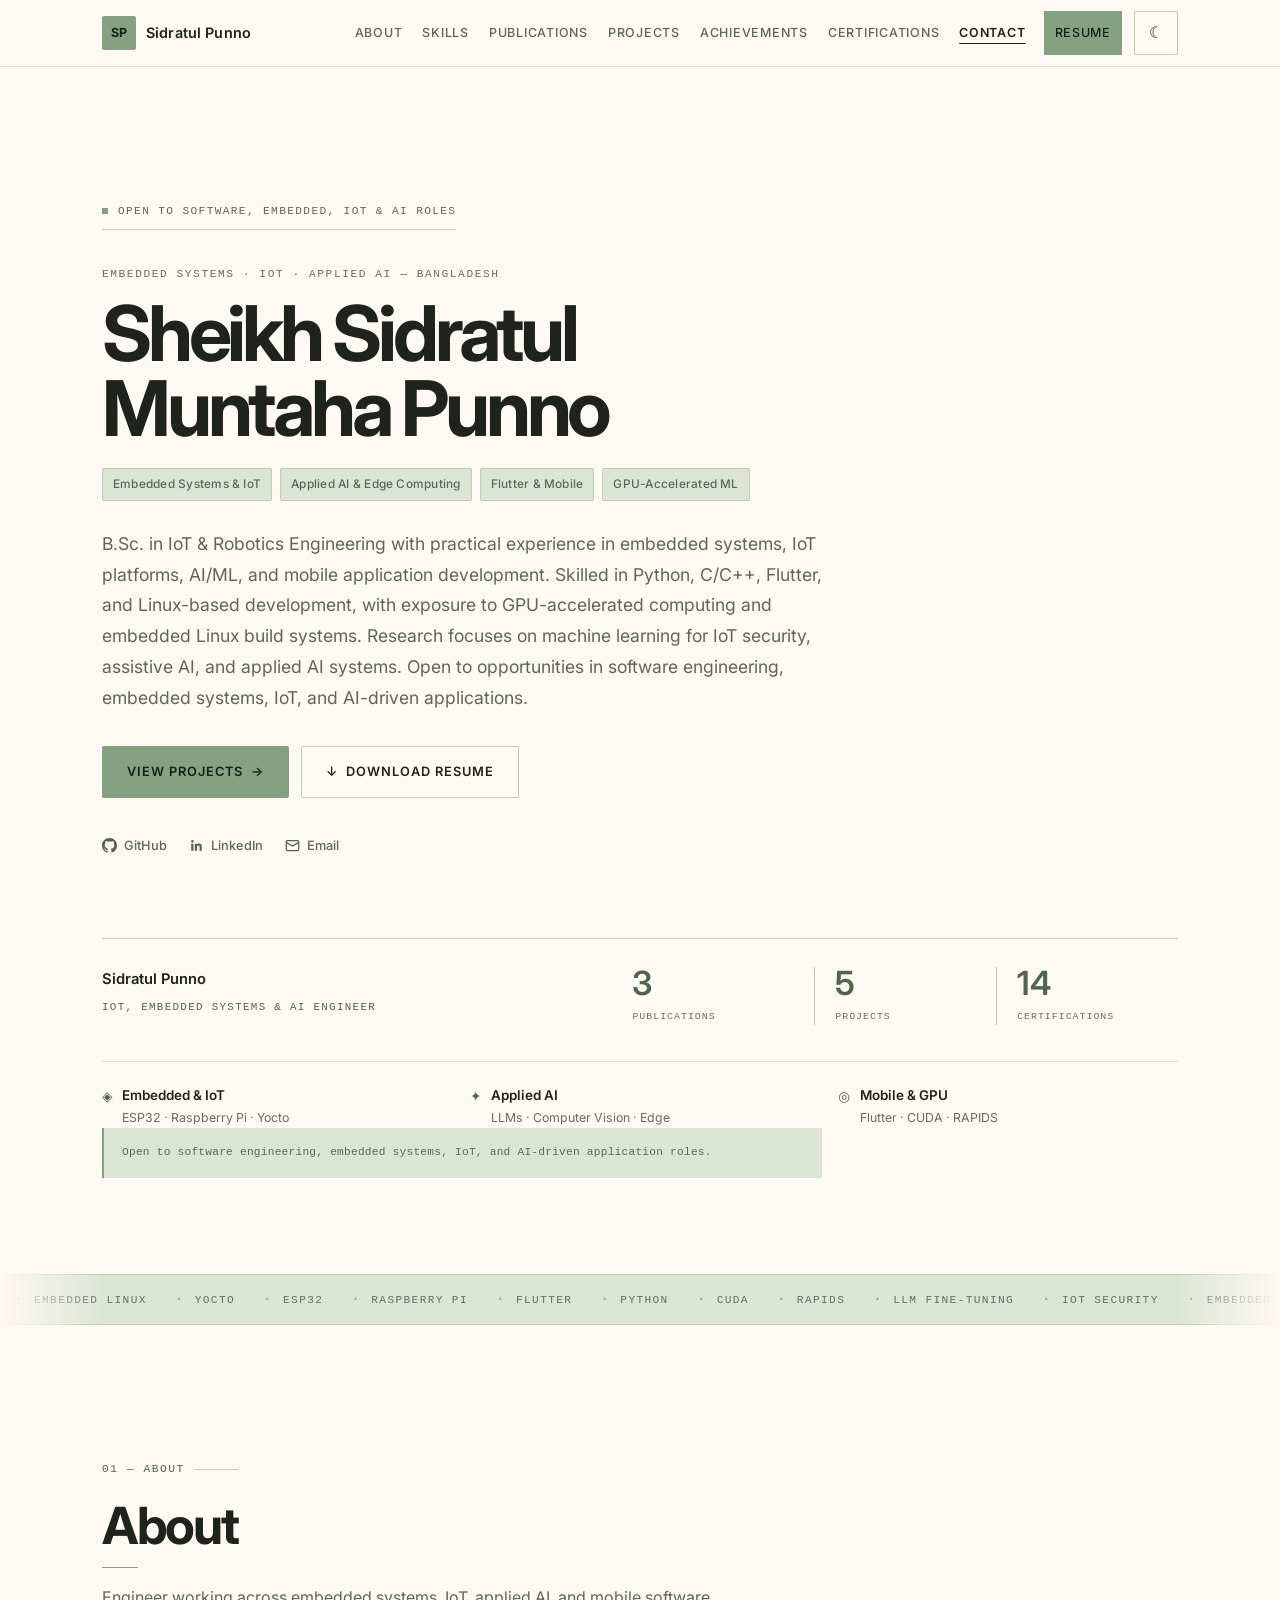
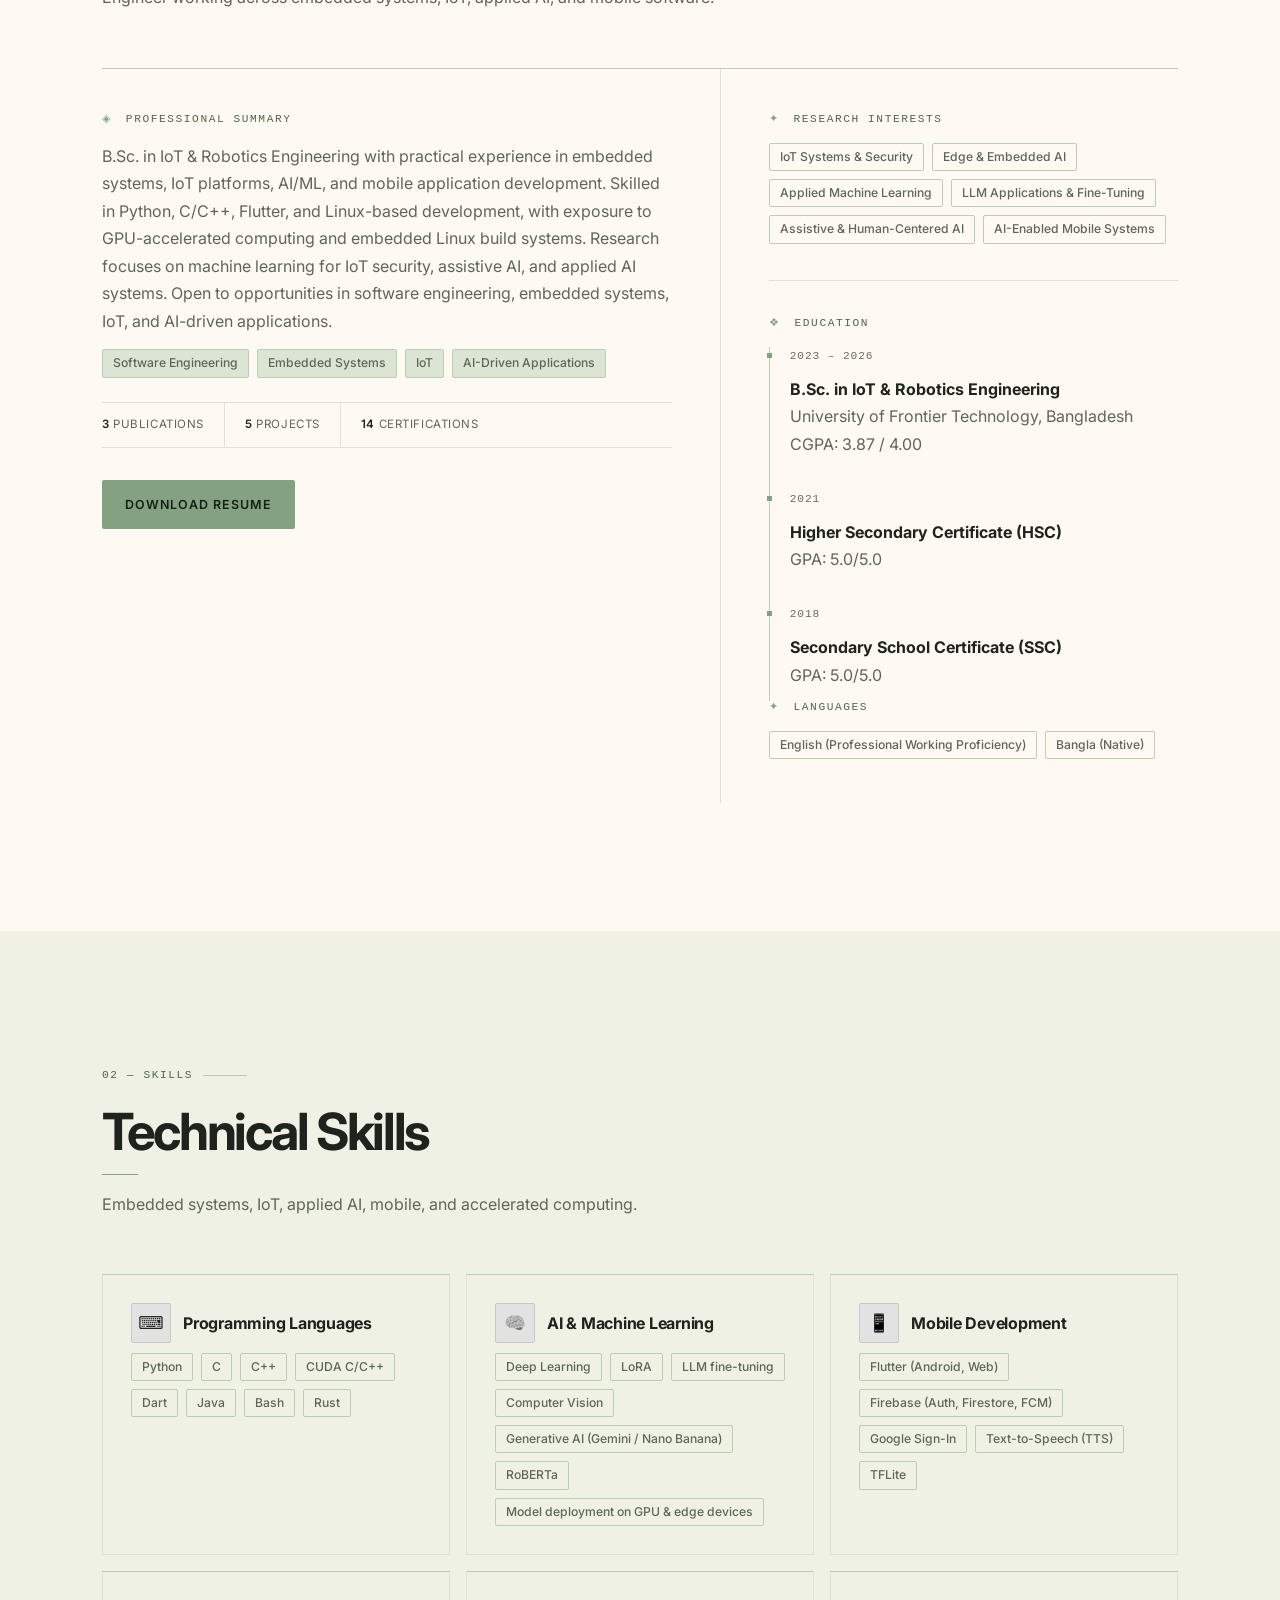
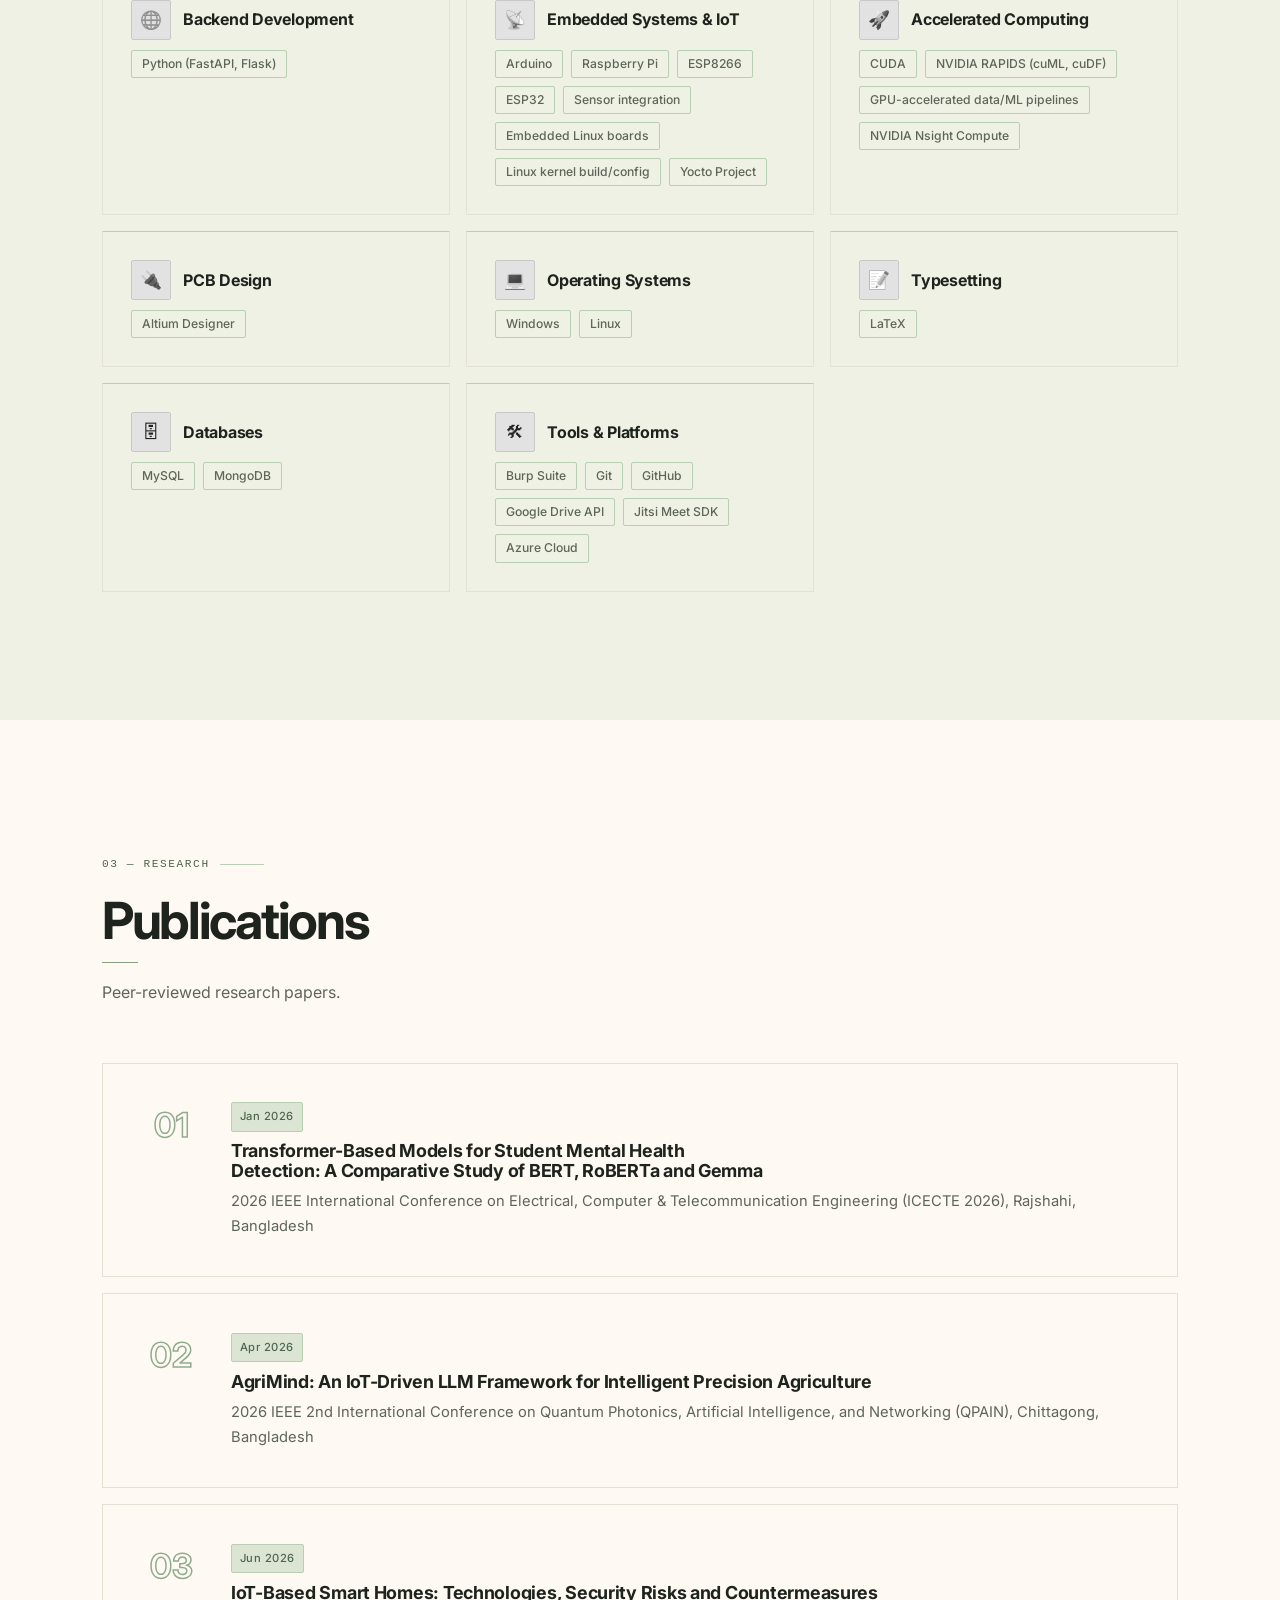
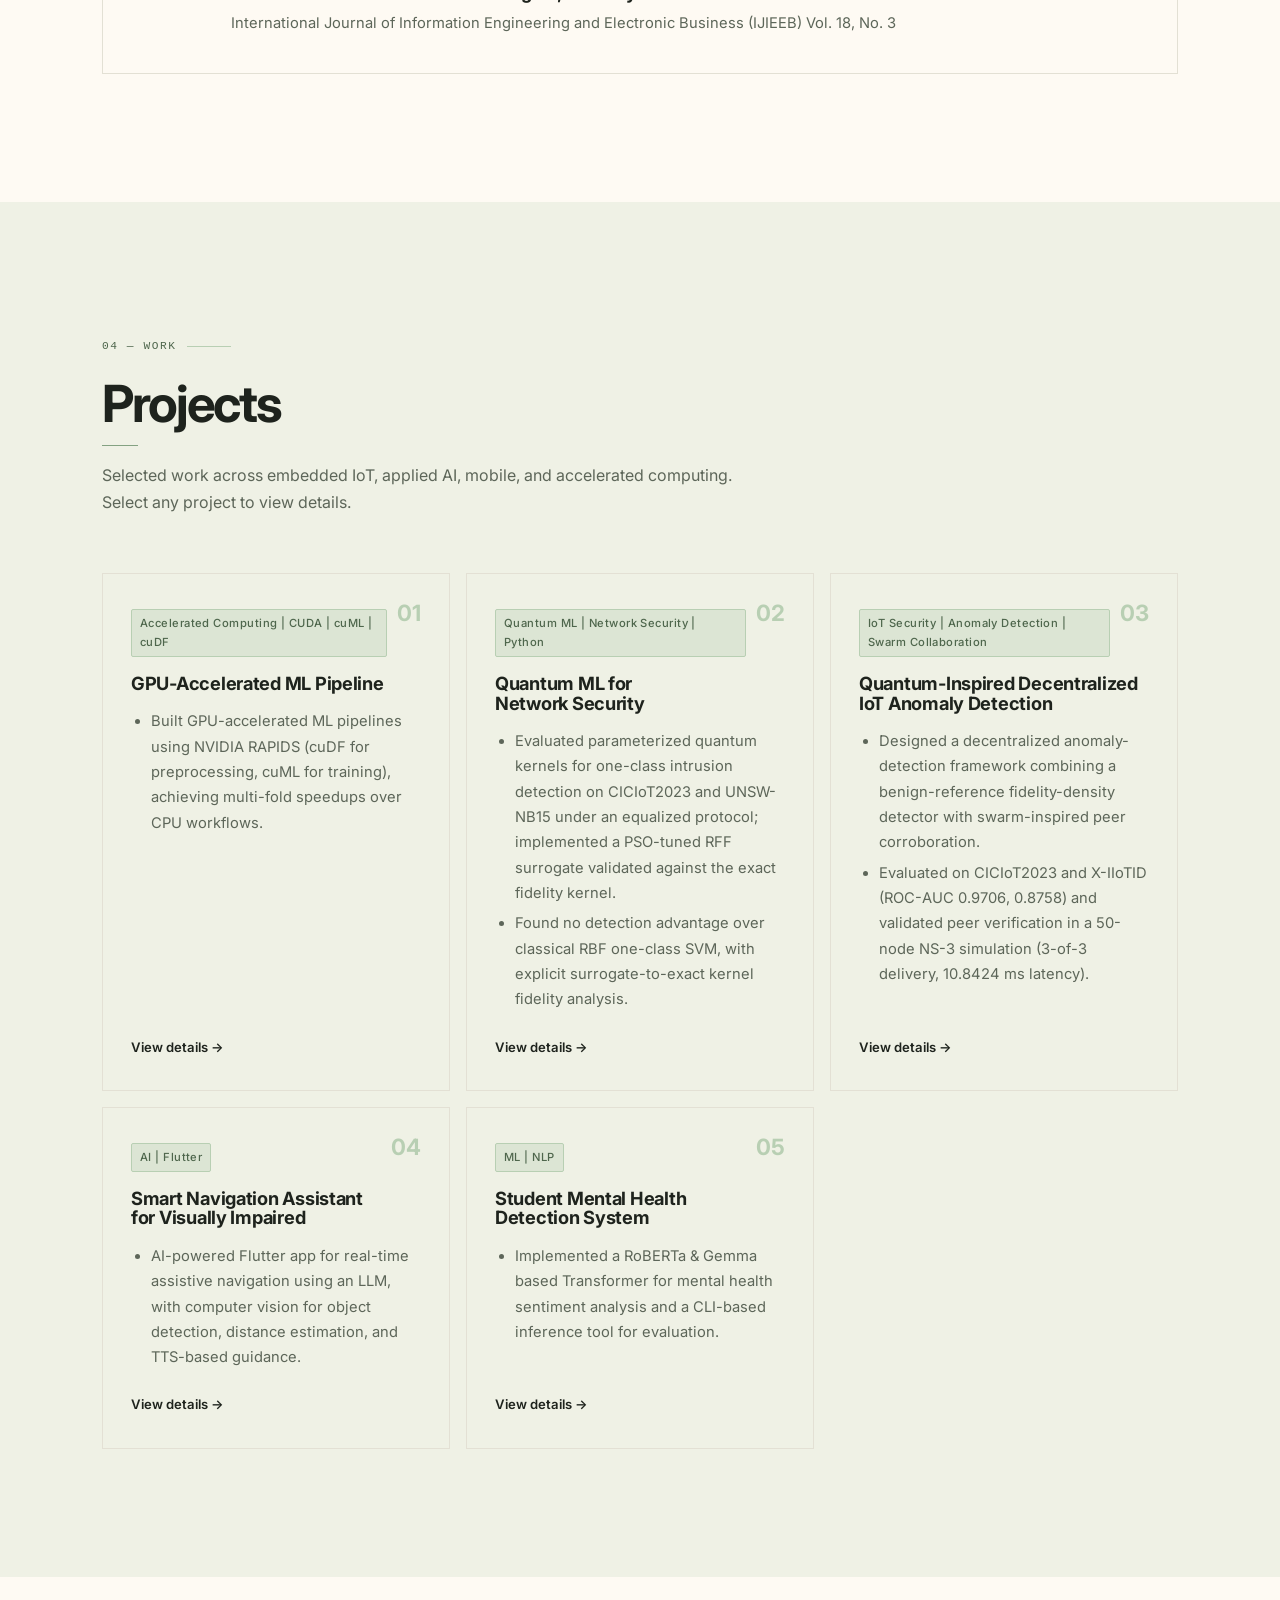
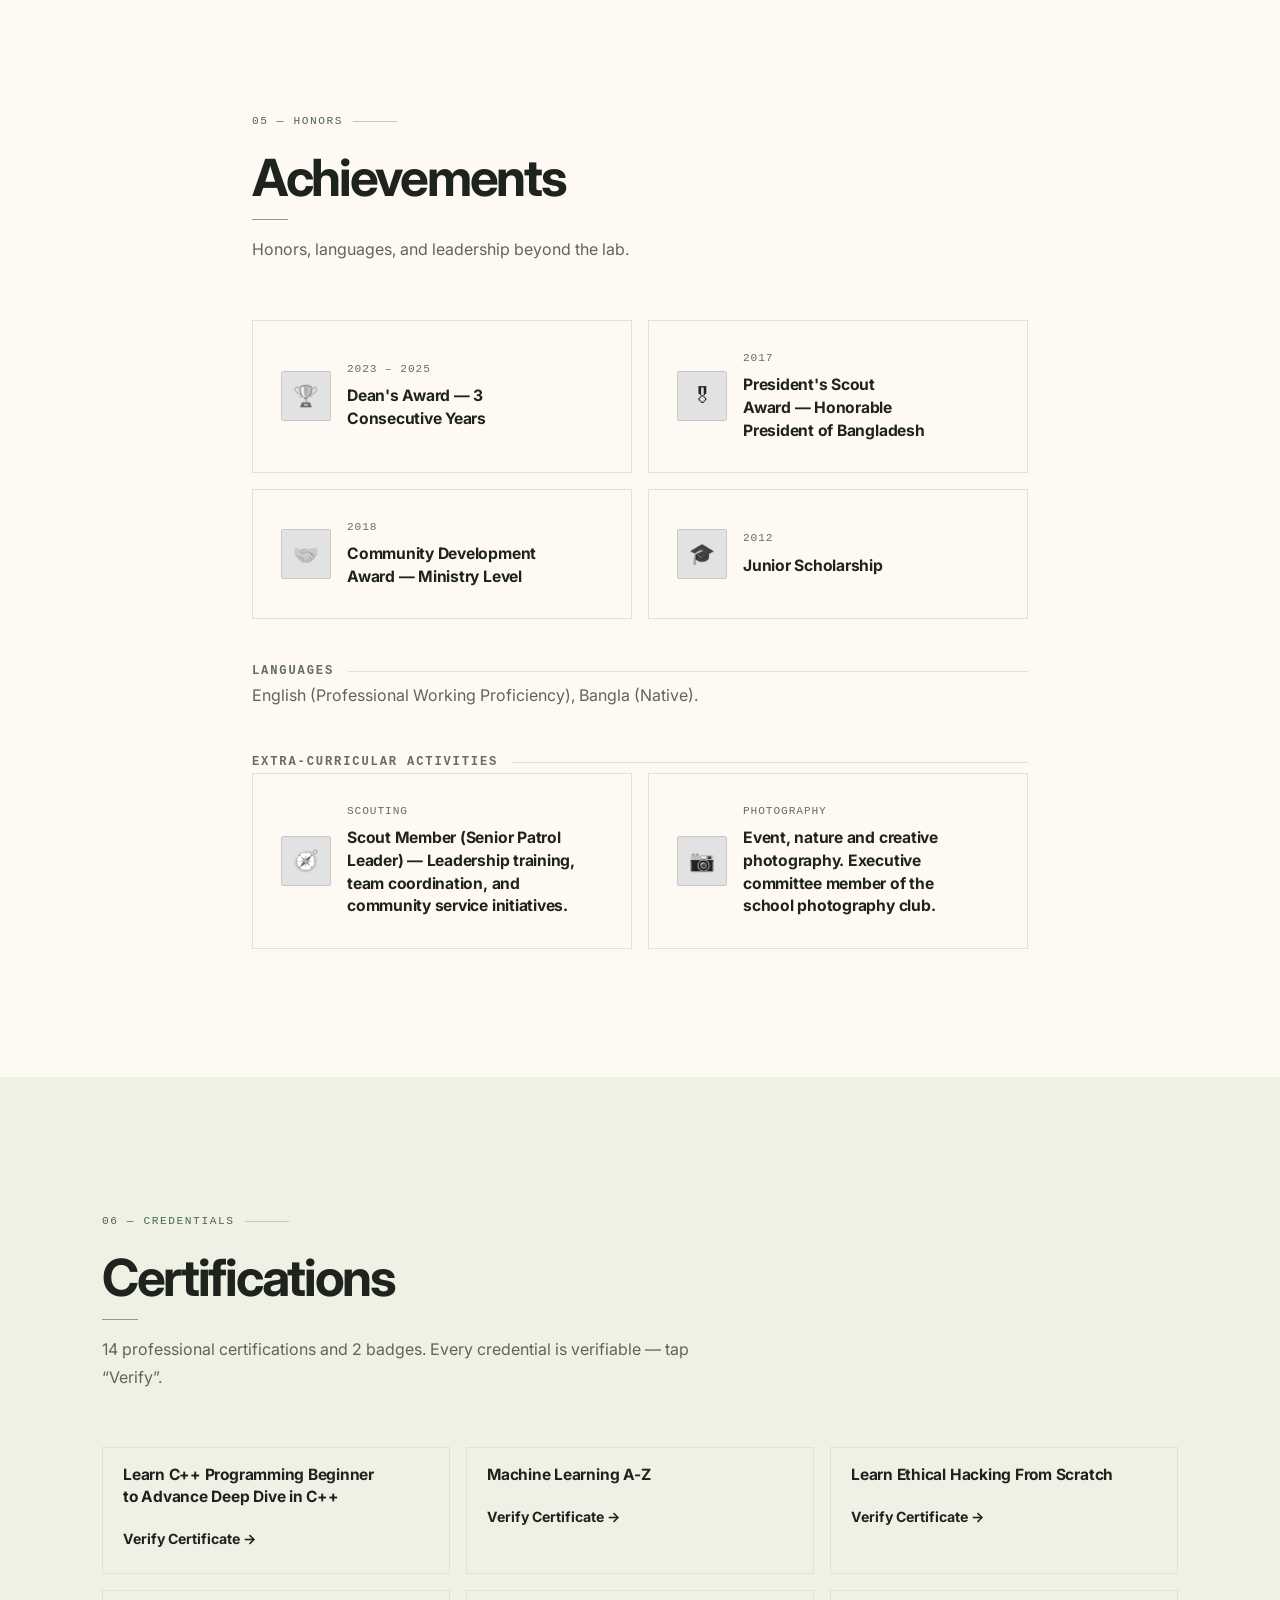
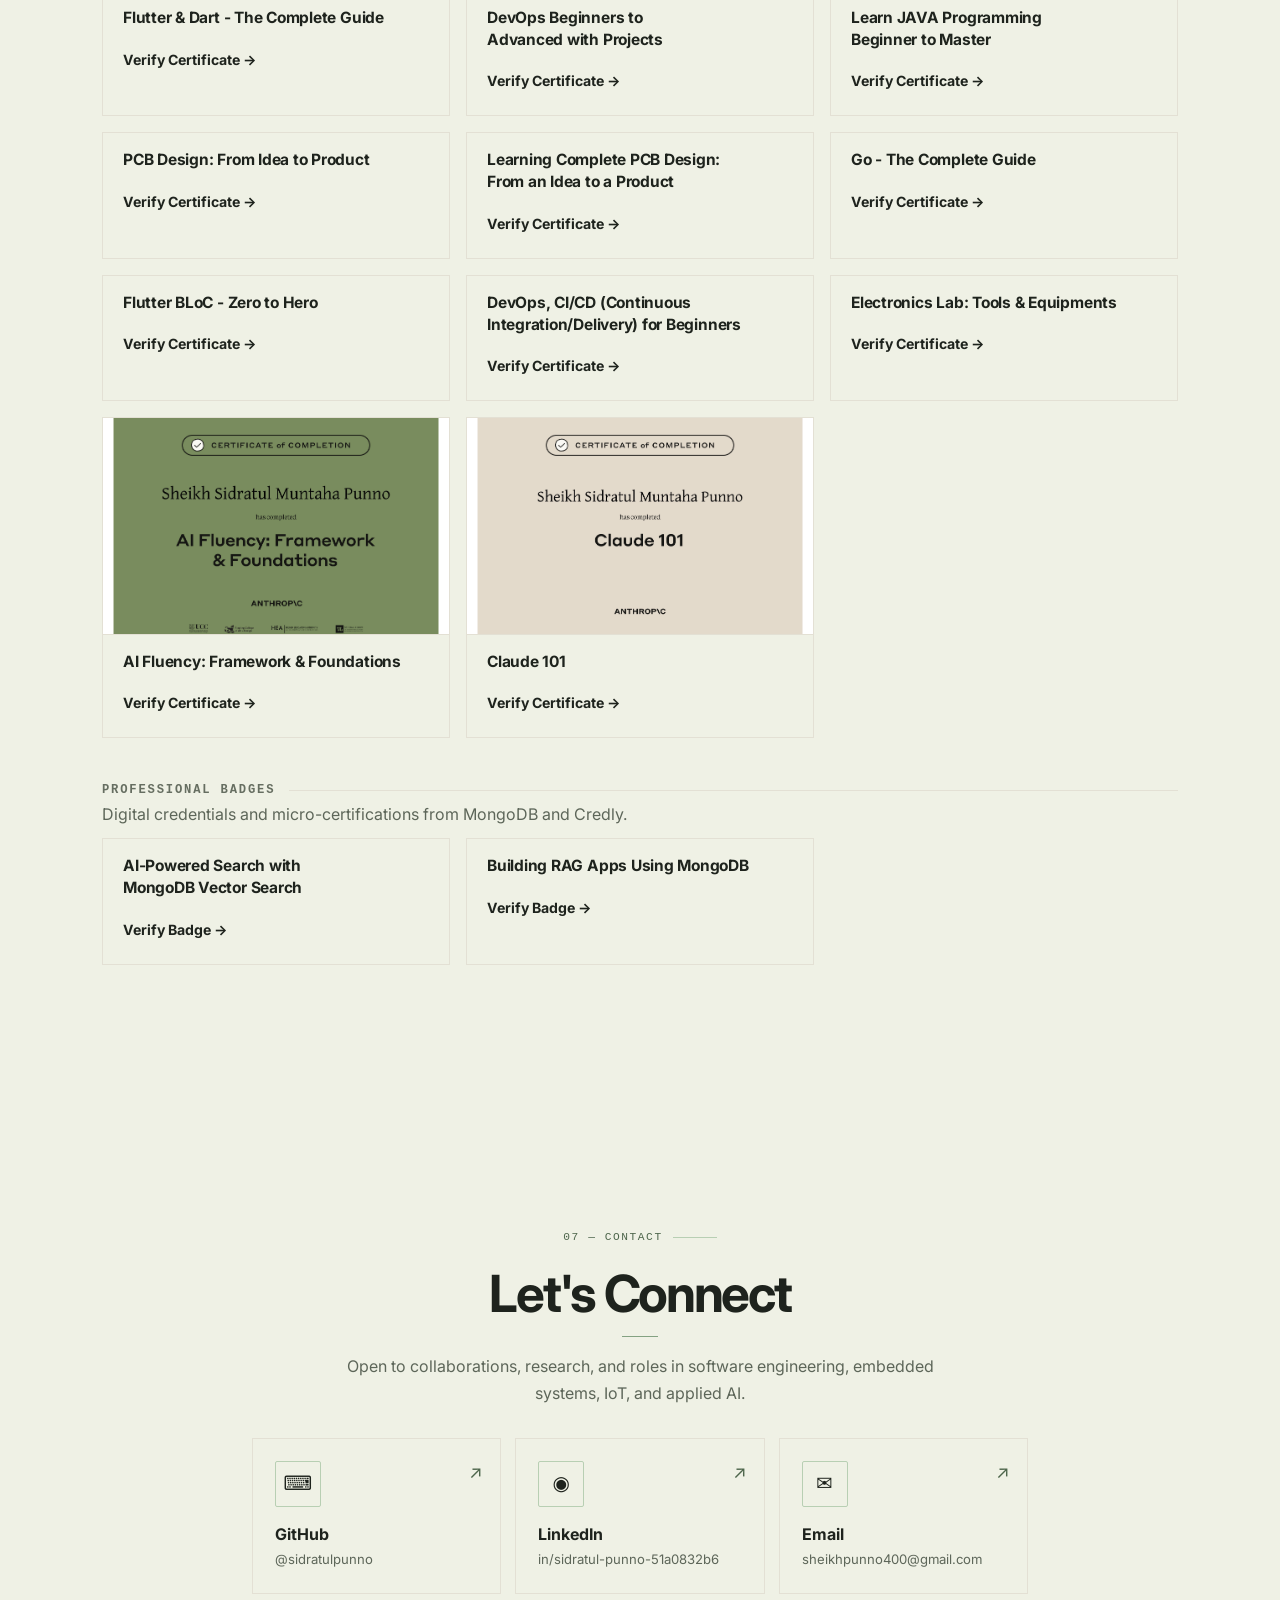
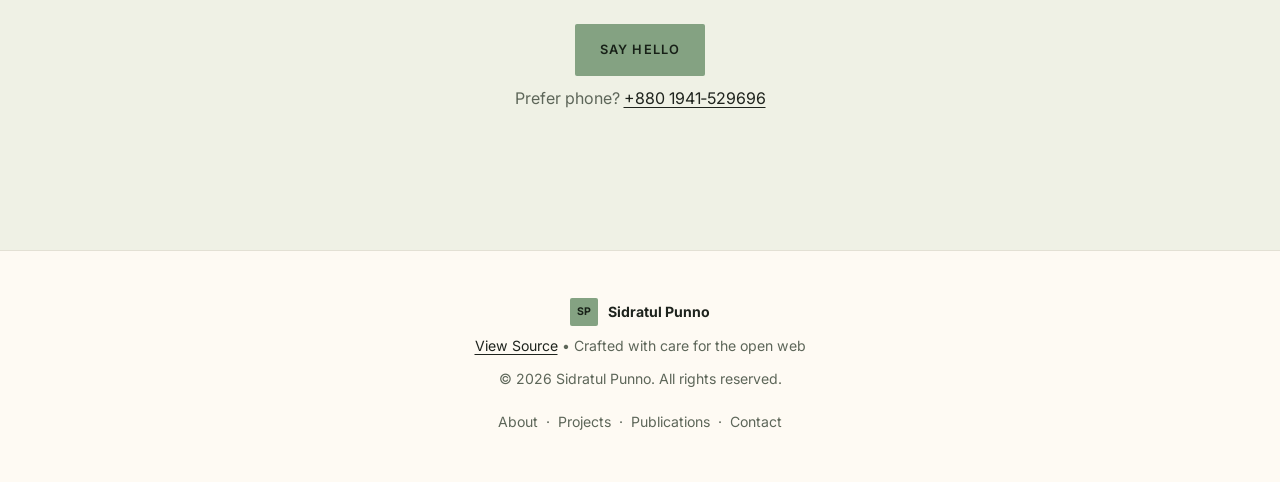
==== commit 31157b13: "deploy: 3ebc7cda44e18704bc9e5c6375935379058319e9" ====
--- a/index.html
+++ b/index.html
@@ -303,7 +303,7 @@
                 </li>
                 <li>
                   <p class="t-date"><time datetime="2021">2021</time></p>
-                  <p><strong>Higher Secondary School Certificate (HSC)</strong><br /><span class="muted">GPA: 5.0/5.0</span></p>
+                  <p><strong>Higher Secondary Certificate (HSC)</strong><br /><span class="muted">GPA: 5.0/5.0</span></p>
                 </li>
                 <li>
                   <p class="t-date"><time datetime="2018">2018</time></p>
